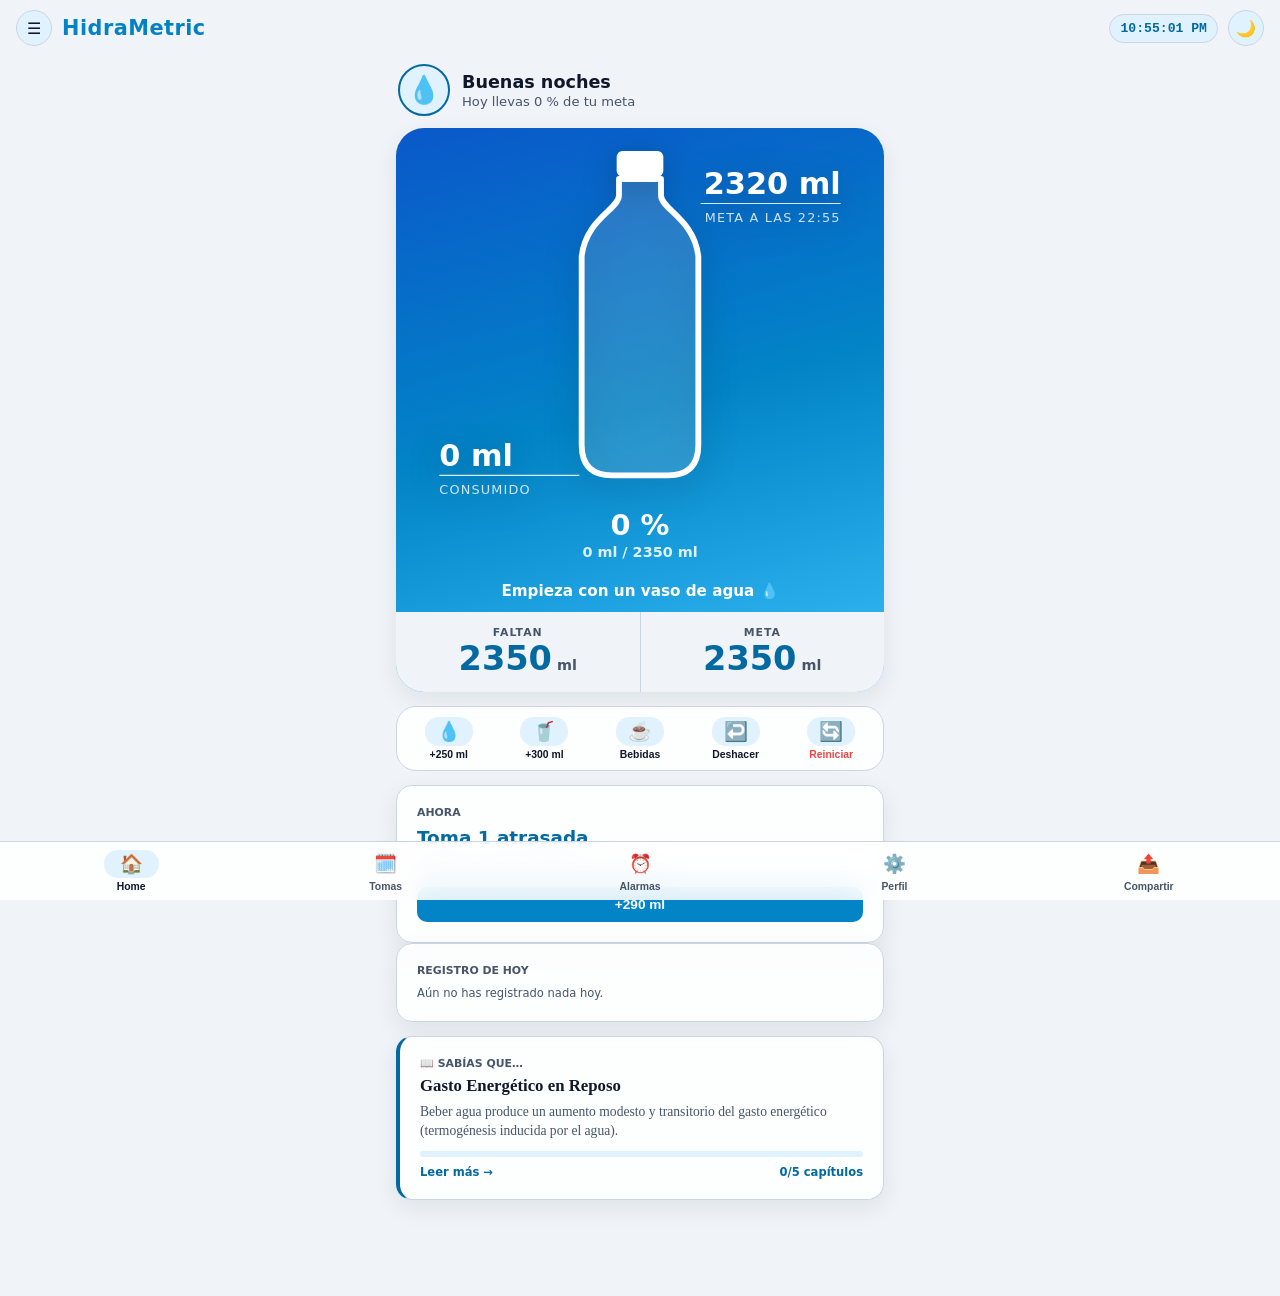
==== index.html @ ffd6df88 "feat: agregar funcionalidad de identidad y estimación de calorías, actualizar changelog y mejorar es" ====
<!DOCTYPE html>
<html lang="es" data-theme="light">
<head>
<meta charset="UTF-8">
<meta name="viewport" content="width=device-width,initial-scale=1,viewport-fit=cover">
<meta name="description" content="Planificador de hidratación basado en evidencia (EFSA, Mifflin–St Jeor)">
<meta name="theme-color" content="#0284c7">
<link rel="manifest" href="manifest.webmanifest">
<link rel="icon" href="icons/icon.svg" type="image/svg+xml">
<link rel="apple-touch-icon" href="icons/icon-192.png">
<meta name="mobile-web-app-capable" content="yes">
<meta name="apple-mobile-web-app-capable" content="yes">
<meta name="apple-mobile-web-app-title" content="HidraMetric">
<title>HidraMetric · Planificador de hidratación basado en evidencia</title>
<link rel="stylesheet" href="css/styles.css">
</head>
<body>
<header class="top"><button class="ico" id="menuBtn" aria-label="Menú">☰</button><h1>HidraMetric</h1><div class="clock" id="clock">--:--:--</div><button class="ico" id="themeBtn" aria-label="Cambiar tema">🌙</button></header>
<div id="drawer"><div class="pn"><div class="dwh"><span class="av sm" id="dwAv"></span><div><h3>HidraMetric</h3><small id="dwNom"></small></div></div>
<button class="di" data-go="home">🏠 Inicio</button><button class="di" data-go="tomas">🗓️ Plan de tomas</button><button class="di" data-go="alarmas">⏰ Alarmas y horarios</button><button class="di" data-go="perfil">⚙️ Perfil y requerimiento</button><button class="di" data-go="calorias">🔥 Calorías y gasto</button><button class="di" data-go="libro">📖 Beneficios de hidratarte <span class="nw" id="nwDot" hidden>NUEVO</span></button><button class="di" data-go="base">🔬 Base científica</button><button class="di" data-share>📤 Compartir app</button><button class="di" id="installBtn" hidden>📲 Instalar app</button><button class="di" data-go="acerca">ℹ️ Acerca de</button></div><div class="sc" id="scrim"></div></div>
<main class="app"><section id="v-home"><div class="hi"><button class="av" id="hiAv" data-go="perfil" aria-label="Abrir perfil"></button><div><div class="hi1" id="hi1">Hola</div><div class="hi2" id="hi2"></div></div></div><div class="banner" id="banner" role="alert"><span id="bannerTxt"></span><button class="btn o" style="padding:4px 8px;font-size:.75rem" id="moreBtn">Saber más</button></div><section class="card hero"><div class="hb">
<svg id="bottle" viewBox="0 0 360 310" role="img" aria-label="Botella que se llena con tu consumo de agua">
<defs><linearGradient id="wg" x1="0" y1="0" x2="0" y2="1"><stop id="s1" offset="0" stop-color="#ffffff"/><stop id="s2" offset="1" stop-color="#e0f2fe"/></linearGradient><clipPath id="bc"><path d="M162 30H198V44C198 56 226 64 230 96V258Q230 284 204 284H156Q130 284 130 258V96C134 64 162 56 162 44Z"/></clipPath></defs>
<path d="M162 30H198V44C198 56 226 64 230 96V258Q230 284 204 284H156Q130 284 130 258V96C134 64 162 56 162 44Z" fill="rgba(255,255,255,.14)"/>
<g clip-path="url(#bc)"><g id="wv" style="transform:translateY(284px);transition:transform .9s cubic-bezier(.4,0,.2,1)"><g class="w2"><path d="M-60 8Q-45 0-30 8T0 8T30 8T60 8T90 8T120 8T150 8T180 8T210 8T240 8T270 8V330H-60Z" fill="url(#wg)" opacity=".55"/></g><g class="w1"><path d="M-60 6Q-45 14-30 6T0 6T30 6T60 6T90 6T120 6T150 6T180 6T210 6T240 6T270 6V330H-60Z" fill="url(#wg)"/></g></g></g>
<path d="M162 30H198V44C198 56 226 64 230 96V258Q230 284 204 284H156Q130 284 130 258V96C134 64 162 56 162 44Z" fill="none" stroke="#fff" stroke-width="5" stroke-linejoin="round"/>
<rect x="160" y="6" width="40" height="22" rx="5" fill="#fff"/>
<g id="mkL" style="transform:translateY(284px);transition:transform .9s cubic-bezier(.4,0,.2,1)"><line x1="8" y1="0" x2="128" y2="0" stroke="#fff" stroke-opacity=".85"/><text id="mkLv" x="8" y="-8" fill="#fff" font-size="26" font-weight="700">0 ml</text><text x="8" y="16" fill="#fff" fill-opacity=".8" font-size="11" letter-spacing="1">CONSUMIDO</text></g>
<g id="mkR" style="transform:translateY(284px);transition:transform .9s cubic-bezier(.4,0,.2,1)"><line x1="232" y1="0" x2="352" y2="0" stroke="#fff" stroke-opacity=".85"/><text id="mkRv" x="352" y="-8" text-anchor="end" fill="#fff" font-size="26" font-weight="700">0 ml</text><text id="mkRt" x="352" y="16" text-anchor="end" fill="#fff" fill-opacity=".8" font-size="11" letter-spacing="1">META A LAS --:--</text></g>
</svg>
<div class="pct" id="pct">0 %</div><div class="vol" id="vol">0 ml</div><div class="exc" id="exc"></div><div class="msg" id="msg"></div></div>
<div class="stats"><div><small>Faltan</small><span><b id="stLeft">–</b> ml</span></div><div><small>Meta</small><span><b id="stGoal">–</b> ml</span></div></div></section>
<div class="abar" role="toolbar" aria-label="Registrar consumo"><button data-add="250"><i>💧</i>+250 ml</button><button data-add="300"><i>🥤</i>+300 ml</button><button id="customBtn"><i>☕</i>Bebidas</button><button id="undoBtn"><i>↩️</i>Deshacer</button><button id="resetBtn" class="rs"><i>🔄</i>Reiniciar</button></div>
<section class="card ahora" id="ahora"><h4>Ahora</h4><div id="ahoraBox"></div></section>
<section class="card ahora" id="hoyCard"><h4>Registro de hoy</h4><div id="hoyList"></div></section>
<section class="card teaser" id="teaser" hidden></section></section><section id="v-tomas" hidden><h2 class="vt">Plan de tomas</h2><div class="card"><div class="tl" id="tl"></div>
 <p class="note">Las tomas reparten la meta de forma uniforme durante las horas de vigilia. Una toma se marca como cumplida cuando el acumulado alcanza lo previsto hasta ese momento.</p></div></section><section id="v-alarmas" hidden><h2 class="vt">Alarmas y horarios</h2><div class="card">
 <p class="note" id="cnote" hidden>Estás usando un plan personalizado: si cambias tu perfil, la meta se actualiza pero tus tomas no. Pulsa «Restablecer automático» para recalcularlas.</p>
 <div id="edRows" class="tl"></div>
 <div class="btns" style="margin-top:12px"><button class="btn o" id="addSlot">+ Toma</button><button class="btn o" id="autoSlots">Restablecer automático</button></div>
 <div class="fg" style="margin-top:14px"><label style="display:flex;gap:8px;align-items:center;text-transform:none;font-size:.8rem"><input type="checkbox" id="alOn" style="width:auto"> Alarma con la app abierta (sonido, vibración y aviso)</label></div>
 <button class="btn" style="width:100%;margin-top:12px" id="icsBtn">Exportar alarmas al calendario (.ics)</button>
 <p class="note">La alarma en la app solo suena con la página abierta. Para alarmas con el teléfono bloqueado, exporta el .ics e impórtalo en tu calendario (se repite a diario). Si cambias horarios, borra los eventos anteriores y vuelve a exportar. Cada toma tiene su casilla para activar o desactivar su alarma.</p>
</div>
<div class="card" style="margin-top:14px"><h2>Consejos de hidratación</h2>
<div class="fg"><label for="tipFreq">Frecuencia</label><select id="tipFreq"><option value="0">Desactivados</option><option value="3">Pocos (3 al día)</option><option value="99">Uno entre cada toma</option></select></div>
<p class="note">Mensajes breves y variados entre tus tomas, solo dentro de tu horario de despertar y dormir y nunca después de la última toma. Con la app abierta aparecen como aviso discreto; en segundo plano, como notificación si diste permiso. Un mismo consejo no se repite hasta haber visto los demás.</p>
<label style="display:flex;gap:8px;align-items:center;margin-top:12px;text-transform:none;font-size:.8rem"><input type="checkbox" id="icsTips" style="width:auto" checked> Incluir consejos en el .ics (14 días; vuelve a exportar para renovarlos)</label>
<div class="btns" style="margin-top:12px"><button class="btn o" id="tipTest">Probar un consejo</button></div></div>
</section><section id="v-perfil" hidden><h2 class="vt">Perfil y requerimiento</h2>
<div class="card" style="margin-bottom:14px"><div class="idb"><button class="av" id="avBtn" aria-label="Cambiar foto"></button><div class="fg" style="flex:1"><label for="nombre">Nombre o seudónimo</label><input id="nombre" type="text" maxlength="24" autocomplete="nickname" placeholder="¿Cómo quieres que te llamemos?"></div></div>
<div class="avs" id="avList"></div>
<div class="btns" style="justify-content:flex-start"><button class="btn o" id="fotoBtn">📷 Subir foto</button><button class="btn o" id="fotoRm" hidden>Quitar foto</button></div><input type="file" id="fotoIn" accept="image/*" hidden>
<p class="note">Tu nombre, avatar y foto se guardan solo en este dispositivo y aparecen en la pantalla principal.</p></div><div class="card">
 <div class="g2">
  <div class="fg"><label for="sexo">Sexo biológico</label><select id="sexo"><option value="h">Hombre</option><option value="m">Mujer</option></select></div>
  <div class="fg"><label for="edad">Edad (años)</label><input id="edad" type="number" value="30" min="18" max="100"></div>
  <div class="fg"><label for="estatura">Estatura (cm)</label><input id="estatura" type="number" value="175" min="120" max="230"></div>
  <div class="fg"><label for="peso">Peso (kg)</label><input id="peso" type="number" value="94" min="30" max="250" step=".1"></div>
  <div class="fg full"><label for="act">Nivel de actividad</label><select id="act"><option value="1.2">Sedentario (×1.2)</option><option value="1.375">Ligero, 1–3 d/sem (×1.375)</option><option value="1.55" selected>Moderado, 3–5 d/sem (×1.55)</option><option value="1.725">Intenso, 6–7 d/sem (×1.725)</option></select></div>
  <div class="fg"><label for="clima">Ambiente</label><select id="clima"><option value="0">Templado</option><option value="500">Cálido / calor (+500 ml)</option></select></div>
  <div class="fg"><label for="estado">Condición</label><select id="estado"><option value="0">Ninguna</option><option value="300">Embarazo (+300 ml)</option><option value="700">Lactancia (+700 ml)</option></select></div>
  <div class="fg"><label for="desp">Hora de despertar</label><input id="desp" type="number" value="7" min="0" max="12"></div>
  <div class="fg"><label for="dorm">Hora de dormir</label><input id="dorm" type="number" value="23" min="16" max="24"></div>
 </div>
 <div class="err-msg" id="err"></div>
 <div class="mp">
  <div><h4>BMR</h4><p id="bmr">–</p></div>
  <div><h4>TDEE</h4><p id="tdee">–</p></div>
  <div><h4>Meta bebida</h4><p id="meta">–</p></div>
 </div>
 <p class="note" id="desglose"></p>
</div></section><section id="v-calorias" hidden><h2 class="vt">Calorías y gasto</h2><div class="card cal"><div id="calBox"></div><p class="note">Información orientativa; no es una prescripción dietética ni sustituye el consejo de un profesional de la salud.</p></div></section><section id="v-base" hidden><h2 class="vt">Base científica</h2><div class="card">
 <ul class="src">
  <li><b>Meta de agua total:</b> ingesta adecuada EFSA 2010 de 2,0 L/día (mujeres) y 2,5 L/día (hombres), que incluye el agua de los alimentos; la app asume ~20 % por alimentos y ~80 % por bebidas. Se toma el mayor entre ese valor y 1 ml por kcal de gasto energético (criterio clásico NRC 1989). <a style="color:var(--neon)" href="https://www.efsa.europa.eu/en/press/news/nda100326" target="_blank" rel="noopener">EFSA</a></li>
  <li><b>BMR:</b> ecuación de Mifflin–St Jeor (Am J Clin Nutr 1990;51:241-7): 10·peso + 6,25·estatura − 5·edad + 5 (hombres) o − 161 (mujeres).</li>
  <li><b>TDEE:</b> BMR × factor de actividad (1,2 a 1,725), estimación convencional.</li>
  <li><b>Embarazo/lactancia:</b> +300 ml / +700 ml (valores EFSA 2010).</li>
  <li><b>Ritmo máximo:</b> la capacidad renal de excretar agua es de orientativamente 0,8–1 L/h; beber más rápido eleva el riesgo de hiponatremia (consenso de hiponatremia asociada al ejercicio, Clin J Sport Med 2015).</li>
  <li><b>Calor (+500 ml):</b> estimación prudente; la necesidad real varía mucho entre personas.</li>
 <li><b>Otras bebidas:</b> los valores de EFSA son de agua total (bebidas de todo tipo y humedad de los alimentos, ≈20 % del total). Por eso café, té, jugo, leche y demás bebidas sin alcohol suman el 100 % de su volumen. En el estudio de Maughan et al. (Am J Clin Nutr 2016), café, té y otras bebidas habituales no se diferenciaron del agua en la orina producida (ensayo en hombres jóvenes, un litro por toma). El alcohol se registra pero no suma, y la sopa se registra como alimento.</li>
  </ul>
 <p class="note">Herramienta informativa para adultos sanos de 18 años o más. No sustituye el consejo médico; con enfermedad renal, cardíaca, hepática o tratamientos que alteren el equilibrio de líquidos, siga las indicaciones de su médico.</p>
</div></section><section id="v-libro" hidden><div id="libroBox"></div></section>
<section id="v-acerca" hidden><h2 class="vt">Acerca de</h2><div class="card"><p class="note" style="font-size:.9rem"><b>HidraMetric</b> · v1.4.0<br><br>Planificador de hidratación que calcula tu meta diaria con referencias de EFSA y la ecuación de Mifflin–St Jeor, reparte las tomas durante el día y te avisa con alarmas. Tus datos se guardan solo en este dispositivo.<br><br>Herramienta informativa; no sustituye el consejo médico.</p></div></section></main>
<noscript><p style="padding:16px">HidraMetric necesita JavaScript.</p></noscript>
<div class="sheet" id="sheet"><div class="sp" role="dialog" aria-modal="true" aria-label="Registrar bebida">
<div class="sh-top"><h3>Registrar bebida</h3><button class="ico" id="shX" aria-label="Cerrar">✕</button></div>
<div class="sh-amt"><b id="shAmt">250</b> ml</div><div class="sh-sub" id="shSub">Agua</div>
<div class="chips" id="shTipos"></div><div class="sh-note" id="shNote" hidden></div>
<div class="sh-when"><span>Hoy a las</span><input type="time" id="shTime"></div>
<div class="sh-q"><button data-q="150">150</button><button data-q="250">250</button><button data-q="330">330</button><button data-q="500">500</button></div>
<div class="pad"><button data-k="1">1</button><button data-k="2">2</button><button data-k="3">3</button><button data-k="4">4</button><button data-k="5">5</button><button data-k="6">6</button><button data-k="7">7</button><button data-k="8">8</button><button data-k="9">9</button><button data-k="00">00</button><button data-k="0">0</button><button data-k="<" aria-label="Borrar">⌫</button></div>
<div class="err-msg" id="shErr"></div><button class="btn" id="shAdd" style="width:100%;margin-top:12px">Añadir</button></div></div>
<div class="toast" id="toast" hidden role="status"></div>
<nav class="bot"><button data-go="home" class="act"><i>🏠</i>Home</button><button data-go="tomas"><i>🗓️</i>Tomas</button><button data-go="alarmas"><i>⏰</i>Alarmas</button><button data-go="perfil"><i>⚙️</i>Perfil</button><button data-share><i>📤</i>Compartir</button></nav>
<div class="ov" id="ov"><div class="mc" role="dialog" aria-modal="true"><h3 id="mt"></h3><div id="mb"></div><button class="btn" style="width:100%" id="mx">Entendido</button></div></div>

<script src="js/app.js" defer></script>
<script src="js/libro.js" defer></script>
<script src="js/avisos.js" defer></script>
<script src="js/bebidas.js" defer></script>
<script src="js/identidad.js" defer></script>
</body>
</html>
---- css/styles.css ----
:root{--bg:#f0f4f8;--card:rgba(255,255,255,.85);--tx:#0f172a;--tx2:#475569;--pri:#0284c7;--neon:#0369a1;--acc:#e0f2fe;--bd:#cbd5e1;--sh:rgba(15,23,42,.08);--w1:rgba(2,132,199,.75);--w2:rgba(56,189,248,.95);--ok:#10b981;--warn:#f59e0b;--bad:#ef4444}
[data-theme=dark]{--bg:#0b1329;--card:rgba(17,28,56,.85);--tx:#f8fafc;--tx2:#94a3b8;--pri:#38bdf8;--neon:#00f0ff;--acc:#032b45;--bd:#1e2d54;--sh:rgba(0,0,0,.4);--w1:rgba(56,189,248,.65);--w2:rgba(0,240,255,.85)}
*{box-sizing:border-box;margin:0;padding:0;transition:background-color .3s,border-color .3s,color .3s}
body{font-family:system-ui,-apple-system,"Segoe UI",Roboto,sans-serif;background:var(--bg);color:var(--tx);min-height:100vh;display:flex;justify-content:center;padding:16px;padding-top:max(16px,env(safe-area-inset-top))}
.app{width:100%;max-width:500px;display:flex;flex-direction:column;gap:16px}
.card{background:var(--card);border:1px solid var(--bd);border-radius:16px;padding:20px;box-shadow:0 8px 24px var(--sh);backdrop-filter:blur(12px)}
header{display:flex;justify-content:space-between;align-items:center}
h1{font-size:1.4rem;font-weight:800;letter-spacing:.5px;background:linear-gradient(135deg,var(--pri),var(--neon));-webkit-background-clip:text;background-clip:text;color:transparent}
header p{font-size:.7rem;font-weight:600;color:var(--tx2);letter-spacing:.5px;text-transform:uppercase}
.hc{display:flex;gap:10px;align-items:center}
.clock{background:var(--acc);color:var(--neon);padding:6px 10px;border-radius:20px;font:700 .82rem ui-monospace,monospace;border:1px solid var(--bd)}
.ico{background:var(--acc);border:1px solid var(--bd);color:var(--tx);width:36px;height:36px;border-radius:50%;cursor:pointer;font-size:1rem}
h2{font-size:1rem;font-weight:700;margin-bottom:14px}
.g2{display:grid;grid-template-columns:1fr 1fr;gap:12px}
.fg{display:flex;flex-direction:column;gap:5px}
.fg.full{grid-column:1/-1}
label{font-size:.72rem;font-weight:700;color:var(--tx2);text-transform:uppercase}
input,select{width:100%;padding:10px;border-radius:8px;border:1px solid var(--bd);background:var(--bg);color:var(--tx);font-weight:600;font-size:.9rem;outline:none}
input:focus,select:focus{border-color:var(--pri);box-shadow:0 0 0 3px var(--acc)}
input.err{border-color:var(--bad)}
.err-msg{color:var(--bad);font-size:.75rem;font-weight:600;margin-top:10px;display:none}
.mp{background:var(--acc);border:1px solid var(--bd);border-radius:12px;padding:14px;margin-top:14px;display:grid;grid-template-columns:repeat(3,1fr);gap:8px;text-align:center}
.mp h4{font-size:.62rem;text-transform:uppercase;color:var(--tx2);font-weight:700}
.mp p{font-size:1.15rem;font-weight:800;color:var(--neon)}
.note{font-size:.72rem;color:var(--tx2);margin-top:10px;line-height:1.4}
.sil{display:flex;flex-direction:column;align-items:center;gap:10px}
svg{width:130px;height:250px}
.pct{font-size:2rem;font-weight:900;color:var(--neon)}
.vol{font-size:.9rem;font-weight:700;color:var(--tx2)}
.exc{font-size:.8rem;font-weight:800;color:var(--bad);min-height:1em}
.btns{display:flex;flex-wrap:wrap;gap:8px;justify-content:center;width:100%}
.btn{background:var(--pri);color:#fff;border:none;padding:10px 14px;border-radius:10px;font-weight:700;font-size:.85rem;cursor:pointer}
[data-theme=dark] .btn{color:#0b1329}
.btn:hover{opacity:.9}.btn.o{background:transparent;color:var(--tx);border:1px solid var(--bd)}.btn.d{background:var(--bad);color:#fff}
.banner{display:none;border-radius:12px;padding:12px 16px;font-size:.85rem;font-weight:600;justify-content:space-between;align-items:center;gap:10px;border:1px solid}
.banner.on{display:flex}.banner.warn{background:rgba(245,158,11,.12);color:var(--warn);border-color:var(--warn)}.banner.bad{background:rgba(239,68,68,.12);color:var(--bad);border-color:var(--bad)}
.tl{display:flex;flex-direction:column;gap:8px}
.ti{background:var(--bg);border:1px solid var(--bd);border-radius:10px;padding:12px;display:flex;justify-content:space-between;align-items:center;gap:8px}
.ti.now{border:2px solid var(--neon);background:var(--acc);animation:p 2s infinite}
.ti time{font:800 .8rem ui-monospace,monospace;color:var(--neon)}
.ti span.m{font-size:.75rem;color:var(--tx2);display:block}
.bg{font-size:.62rem;font-weight:800;padding:3px 8px;border-radius:12px;text-transform:uppercase;border:1px solid var(--bd);white-space:nowrap}
.bg.done{background:var(--ok);color:#fff;border-color:var(--ok)}.bg.now{background:var(--neon);color:#000}.bg.late{color:var(--warn);border-color:var(--warn)}
@keyframes p{50%{box-shadow:0 0 14px var(--neon)}}
.src{font-size:.78rem;line-height:1.45;color:var(--tx2);padding-left:16px;display:flex;flex-direction:column;gap:6px}
.ov{position:fixed;inset:0;background:rgba(0,0,0,.6);backdrop-filter:blur(6px);display:flex;align-items:center;justify-content:center;padding:16px;z-index:9;opacity:0;pointer-events:none;transition:opacity .3s}
.ov.on{opacity:1;pointer-events:auto}
.mc{background:var(--bg);border:1px solid var(--bd);border-radius:20px;padding:24px;width:100%;max-width:420px}
.mc h3{margin-bottom:12px}.mc p{font-size:.88rem;line-height:1.5;color:var(--tx2);margin-bottom:16px}
details.card>summary{cursor:pointer;font-weight:700;font-size:1rem;list-style:none;display:flex;justify-content:space-between;align-items:center}
details.card>summary::-webkit-details-marker{display:none}
details.card>summary::after{content:"▾";color:var(--tx2);transition:transform .2s}
details.card[open]>summary::after{transform:rotate(180deg)}
details.card[open]>summary{margin-bottom:14px}
.ahora h4{font-size:.68rem;text-transform:uppercase;color:var(--tx2);font-weight:700;margin-bottom:8px}
.ahora .big{font-size:1.15rem;font-weight:800;color:var(--neon)}
.ahora .btn{margin-top:12px;width:100%}
.sil h2{margin-bottom:0}
[hidden]{display:none!important}
body{display:block;padding:0}
.top{position:sticky;top:0;z-index:5;display:flex;align-items:center;gap:10px;padding:10px 16px;padding-top:max(10px,env(safe-area-inset-top));background:var(--bg)}
.top h1{flex:1;font-size:1.3rem}
.app{max-width:520px;margin:0 auto;padding:6px 16px calc(96px + env(safe-area-inset-bottom))}
.hero{display:flex;flex-direction:column;align-items:center;gap:4px;border-radius:28px;padding:18px 12px}
#glass{width:auto;height:min(40vh,320px);filter:drop-shadow(0 10px 18px var(--sh))}
.w1{animation:wv 3.2s linear infinite}.w2{animation:wv2 5s linear infinite}
@keyframes wv{to{transform:translateX(60px)}}@keyframes wv2{to{transform:translateX(-60px)}}
.vt{font-size:1.25rem;font-weight:800;margin:6px 0 12px}
nav.bot{position:fixed;bottom:0;left:0;right:0;z-index:5;background:var(--card);backdrop-filter:blur(14px);border-top:1px solid var(--bd);display:flex;padding:8px 4px;padding-bottom:max(8px,env(safe-area-inset-bottom))}
nav.bot button{flex:1;min-width:0;background:none;border:0;color:var(--tx2);font-size:.65rem;font-weight:700;display:flex;flex-direction:column;align-items:center;gap:3px;cursor:pointer}
nav.bot button i{font-style:normal;font-size:1.15rem;padding:3px 16px;border-radius:16px}
nav.bot button.act{color:var(--tx)}nav.bot button.act i{background:var(--acc)}
#drawer{position:fixed;inset:0;z-index:8;display:flex;pointer-events:none}
#drawer .pn{width:290px;max-width:82vw;background:var(--bg);border-right:1px solid var(--bd);padding:20px 12px;padding-top:max(20px,env(safe-area-inset-top));transform:translateX(-100%);transition:transform .3s;overflow-y:auto}
#drawer .sc{flex:1;background:rgba(0,0,0,.5);opacity:0;transition:opacity .3s}
#drawer.on{pointer-events:auto}#drawer.on .pn{transform:none}#drawer.on .sc{opacity:1}
.pn h3{padding:4px 16px 14px;font-size:1.1rem}
.di{display:flex;gap:14px;align-items:center;padding:14px 16px;border-radius:14px;background:none;border:0;color:var(--tx);font-weight:600;font-size:.95rem;width:100%;text-align:left;cursor:pointer}.di:hover{background:var(--acc)}
.cal table{width:100%;border-collapse:collapse}.cal td{padding:10px 0;border-bottom:1px solid var(--bd);font-size:.9rem}.cal td:last-child{text-align:right;font-weight:800;color:var(--neon)}
.abar{display:flex;margin:14px 0;background:var(--card);border:1px solid var(--bd);border-radius:20px;padding:6px 4px;backdrop-filter:blur(12px)}
.abar button{flex:1;min-width:0;background:none;border:0;color:var(--tx);font-size:.65rem;font-weight:700;display:flex;flex-direction:column;align-items:center;gap:3px;cursor:pointer;padding:4px 0}
.abar button i{font-style:normal;font-size:1.2rem;padding:3px 0;width:100%;max-width:48px;text-align:center;border-radius:14px;background:var(--acc);transition:transform .15s}
.abar button:active i{transform:scale(.9)}
.abar .rs{color:var(--bad)}
.toast{position:fixed;left:12px;right:12px;bottom:calc(84px + env(safe-area-inset-bottom));max-width:496px;margin:auto;z-index:6;background:var(--card);backdrop-filter:blur(14px);border:1px solid var(--bd);border-left:4px solid var(--neon);border-radius:16px;padding:12px 38px 12px 14px;box-shadow:0 10px 28px var(--sh);display:flex;flex-direction:column;gap:6px;font-size:.82rem;animation:tin .3s}
.toast b{font-size:.9rem}.toast span{color:var(--tx2);line-height:1.4}
.toast button{align-self:flex-start;background:none;border:0;color:var(--neon);font-weight:800;font-size:.82rem;cursor:pointer;padding:2px 0}
.toast .x{position:absolute;top:8px;right:10px;color:var(--tx2)}
@keyframes tin{from{transform:translateY(16px);opacity:0}}
.nw{margin-left:auto;font-size:.6rem;font-weight:800;background:var(--neon);color:#000;padding:2px 7px;border-radius:10px}
.teaser{border-left:4px solid var(--neon);cursor:pointer;margin-top:14px}
.teaser h4{font-size:.68rem;text-transform:uppercase;color:var(--tx2);margin-bottom:6px}
.teaser .big{font:700 1.05rem Georgia,serif}.teaser p{font:.85rem/1.45 Georgia,serif;color:var(--tx2);margin:6px 0 10px}
.mini{height:6px;background:var(--acc);border-radius:6px;overflow:hidden}.mini i{display:block;height:100%;background:var(--neon);border-radius:6px;transition:width .5s}
.teaser small{display:flex;justify-content:space-between;font-size:.72rem;font-weight:700;color:var(--neon);margin-top:8px}
:root{--paper:#fbf6ea;--ink:#2b2418;--ink2:#6b5f4a;--rule:#e2d8c0}
[data-theme=dark]{--paper:#1b2236;--ink:#ece6d6;--ink2:#a9a08c;--rule:#2c3552}
.libro{font-family:Georgia,'Iowan Old Style','Times New Roman',serif;color:var(--ink)}
.cover,.page{background:var(--paper);border:1px solid var(--rule);border-radius:6px 18px 18px 6px;box-shadow:inset 8px 0 12px -8px rgba(0,0,0,.25),0 10px 24px var(--sh);padding:26px 22px 24px 28px}
.cover small{letter-spacing:2px;text-transform:uppercase;font-size:.68rem;color:var(--ink2)}
.cover h2{font-size:1.55rem;line-height:1.2;margin:8px 0 10px}.cover p{font-size:.95rem;line-height:1.55;color:var(--ink2);font-style:italic}
.prog{margin:16px 0 14px}.prog span{display:block;font:700 .75rem system-ui;color:var(--ink2);margin-top:6px}
.idx{font-size:.8rem;letter-spacing:2px;text-transform:uppercase;color:var(--ink2);margin:22px 4px 8px}
.toc{list-style:none;display:flex;flex-direction:column;gap:6px}
.toc button{width:100%;display:flex;align-items:baseline;gap:10px;text-align:left;background:var(--paper);border:1px solid var(--rule);border-radius:12px;padding:12px 14px;color:var(--ink);font:inherit;cursor:pointer}
.toc b{color:var(--neon);min-width:1.6em}.toc span{flex:1;font-size:.95rem}.toc em{font:700 .7rem system-ui;color:var(--ink2);white-space:nowrap}
.crumb{display:flex;justify-content:space-between;align-items:center;margin-bottom:10px;font:700 .75rem system-ui;color:var(--ink2)}
.crumb button{background:none;border:0;color:var(--neon);font:inherit;cursor:pointer}
.page{min-height:min(52vh,420px);animation:pin .35s ease}
@keyframes pin{from{opacity:0;transform:translateX(18px)}}
.page h4{font:700 .7rem system-ui;letter-spacing:1.5px;text-transform:uppercase;color:var(--ink2)}
.page h2{font-size:1.4rem;line-height:1.25;margin:10px 0 14px}.page p{font-size:1.02rem;line-height:1.75}
.dc::first-letter{float:left;font-size:3.1em;line-height:.85;padding:4px 8px 0 0;color:var(--neon);font-weight:700}
.page ul{margin:12px 0 18px 18px;line-height:1.7}
.pgnav{display:flex;align-items:center;justify-content:space-between;gap:8px;margin-top:14px}
.dots{display:flex;gap:6px}.dots i{width:7px;height:7px;border-radius:50%;background:var(--rule)}.dots i.on{background:var(--neon)}
.pgn{text-align:center;font:700 .7rem system-ui;color:var(--ink2);margin-top:8px}
/* Portada del libro: anula la regla global de header (flex) que descolocaba el contenido */
.libro .cover{display:block;text-align:center;padding:30px 24px 26px 30px}
.cover::before{content:'📖';display:block;font-size:2.4rem;margin-bottom:6px}
.cover::after{content:'✦ ✦ ✦';display:block;order:9;letter-spacing:6px;font-size:.7rem;color:var(--ink2);margin-top:18px;opacity:.7}
.cover small{display:block}
.cover h2{font-size:1.5rem}
.cover .btn{width:100%;font-family:system-ui,sans-serif}
.libro .prog{text-align:center}
/* Botella principal */
.hero{padding:0;overflow:hidden;gap:0;border:0;color:#fff;background:linear-gradient(165deg,#0a58ca,#0284c7 50%,#38bdf8)}
[data-theme=dark] .hero{background:linear-gradient(165deg,#07163f,#0b3b8f 55%,#0369a1)}
.hb{padding:16px 12px 12px;display:flex;flex-direction:column;align-items:center;gap:2px;width:100%}
#bottle{width:100%;max-width:420px;height:auto;filter:drop-shadow(0 8px 16px rgba(0,0,0,.25))}
.hero .pct{color:#fff;font-size:1.8rem}.hero .vol{color:rgba(255,255,255,.85)}.hero .exc{color:#fde68a}
.msg{font-weight:800;font-size:.95rem;margin-top:6px;text-align:center}
.stats{display:flex;width:100%;background:var(--bg)}
.stats>div{flex:1;text-align:center;padding:14px 8px}.stats>div+div{border-left:1px solid var(--bd)}
.stats small{display:block;font-size:.68rem;font-weight:800;text-transform:uppercase;letter-spacing:1px;color:var(--tx2)}
.stats b{font-size:2.1rem;font-weight:900;color:var(--neon)}.stats span{font-size:.9rem;font-weight:700;color:var(--tx2)}
/* Registro de bebidas */
.sheet{position:fixed;inset:0;z-index:7;display:flex;align-items:flex-end;justify-content:center;background:rgba(0,0,0,.5);opacity:0;pointer-events:none;transition:opacity .25s}
.sheet.on{opacity:1;pointer-events:auto}
.sheet .sp{width:100%;max-width:520px;background:var(--bg);border-radius:28px 28px 0 0;padding:16px 16px calc(16px + env(safe-area-inset-bottom));transform:translateY(100%);transition:transform .3s;max-height:94vh;overflow-y:auto}
.sheet.on .sp{transform:none}
.sh-top{display:flex;justify-content:space-between;align-items:center}
.sh-amt{text-align:center;font-size:2.6rem;font-weight:900;margin-top:2px}.sh-amt b{font-weight:900}
.sh-sub{text-align:center;font-weight:700;color:var(--tx2);font-size:.85rem;margin-bottom:10px}
.chips{display:flex;flex-wrap:wrap;gap:8px;justify-content:center}
.chip{display:flex;align-items:center;gap:6px;background:var(--card);border:1.5px solid var(--bd);color:var(--tx);border-radius:14px;padding:8px 12px;font-weight:700;font-size:.82rem;cursor:pointer}
.chip.on{border-color:var(--pri);background:var(--acc);color:var(--neon)}
.sh-note{margin:10px 4px 0;font-size:.74rem;color:var(--tx2);line-height:1.4;text-align:center}
.sh-when{display:flex;gap:10px;justify-content:center;align-items:center;margin:12px 0 8px;font-weight:700;font-size:.85rem;color:var(--tx2)}
.sh-when input{width:auto}
.sh-q{display:flex;gap:8px;justify-content:center;margin-bottom:8px}
.sh-q button{background:var(--acc);border:0;color:var(--neon);font-weight:800;border-radius:12px;padding:7px 14px;cursor:pointer}
.pad{display:grid;grid-template-columns:repeat(3,1fr);gap:8px}
.pad button{background:var(--card);border:1px solid var(--bd);border-radius:14px;padding:13px 0;font-size:1.15rem;color:var(--tx);cursor:pointer}
.pad button:active{background:var(--acc)}
.hr{display:flex;align-items:center;gap:10px;padding:9px 0;border-bottom:1px solid var(--bd);font-size:.85rem}
.hr:last-of-type{border:0}.hh{font:700 .75rem ui-monospace,monospace;color:var(--neon);min-width:3.2em}
.hr .gr{flex:1}.hr em{font-size:.62rem;font-weight:800;color:var(--warn);font-style:normal;text-transform:uppercase}
.hr button{background:none;border:0;color:var(--tx2);cursor:pointer;font-size:.9rem}.hm{font-weight:800}
/* Identidad y calorías */
.hi{display:flex;align-items:center;gap:12px;margin:2px 2px 12px}
.av{width:52px;height:52px;border-radius:50%;border:2px solid var(--neon);background:var(--acc);display:flex;align-items:center;justify-content:center;font-size:1.7rem;overflow:hidden;padding:0;cursor:pointer;flex:none;color:var(--tx)}
.av img{width:100%;height:100%;object-fit:cover}.av.sm{width:44px;height:44px;font-size:1.4rem;cursor:default}
.hi1{font-weight:800;font-size:1.1rem}.hi2{font-size:.82rem;color:var(--tx2);margin-top:2px}
.idb{display:flex;gap:12px;align-items:flex-end}.avs{display:flex;flex-wrap:wrap;gap:6px;margin:12px 0}
.avs button{width:40px;height:40px;border-radius:50%;border:1.5px solid var(--bd);background:var(--card);font-size:1.2rem;cursor:pointer}
.avs button.on{border-color:var(--pri);background:var(--acc)}
.dwh{display:flex;align-items:center;gap:12px;padding:4px 16px 16px}.dwh h3{padding:0}.dwh small{color:var(--tx2);font-size:.78rem}
.cs{font-size:.95rem;margin:18px 0 4px}
.cd{background:var(--acc);border-radius:12px;padding:12px 14px}.cd small{font-size:.65rem;text-transform:uppercase;font-weight:800;color:var(--tx2);letter-spacing:1px}.cd p{font-weight:700;margin-top:4px;font-size:.9rem}
.cal tr.me td{color:var(--neon);font-weight:800}.cal table{margin-top:8px}
.stp{margin:8px 0 8px 20px;line-height:1.7;font-size:.88rem}
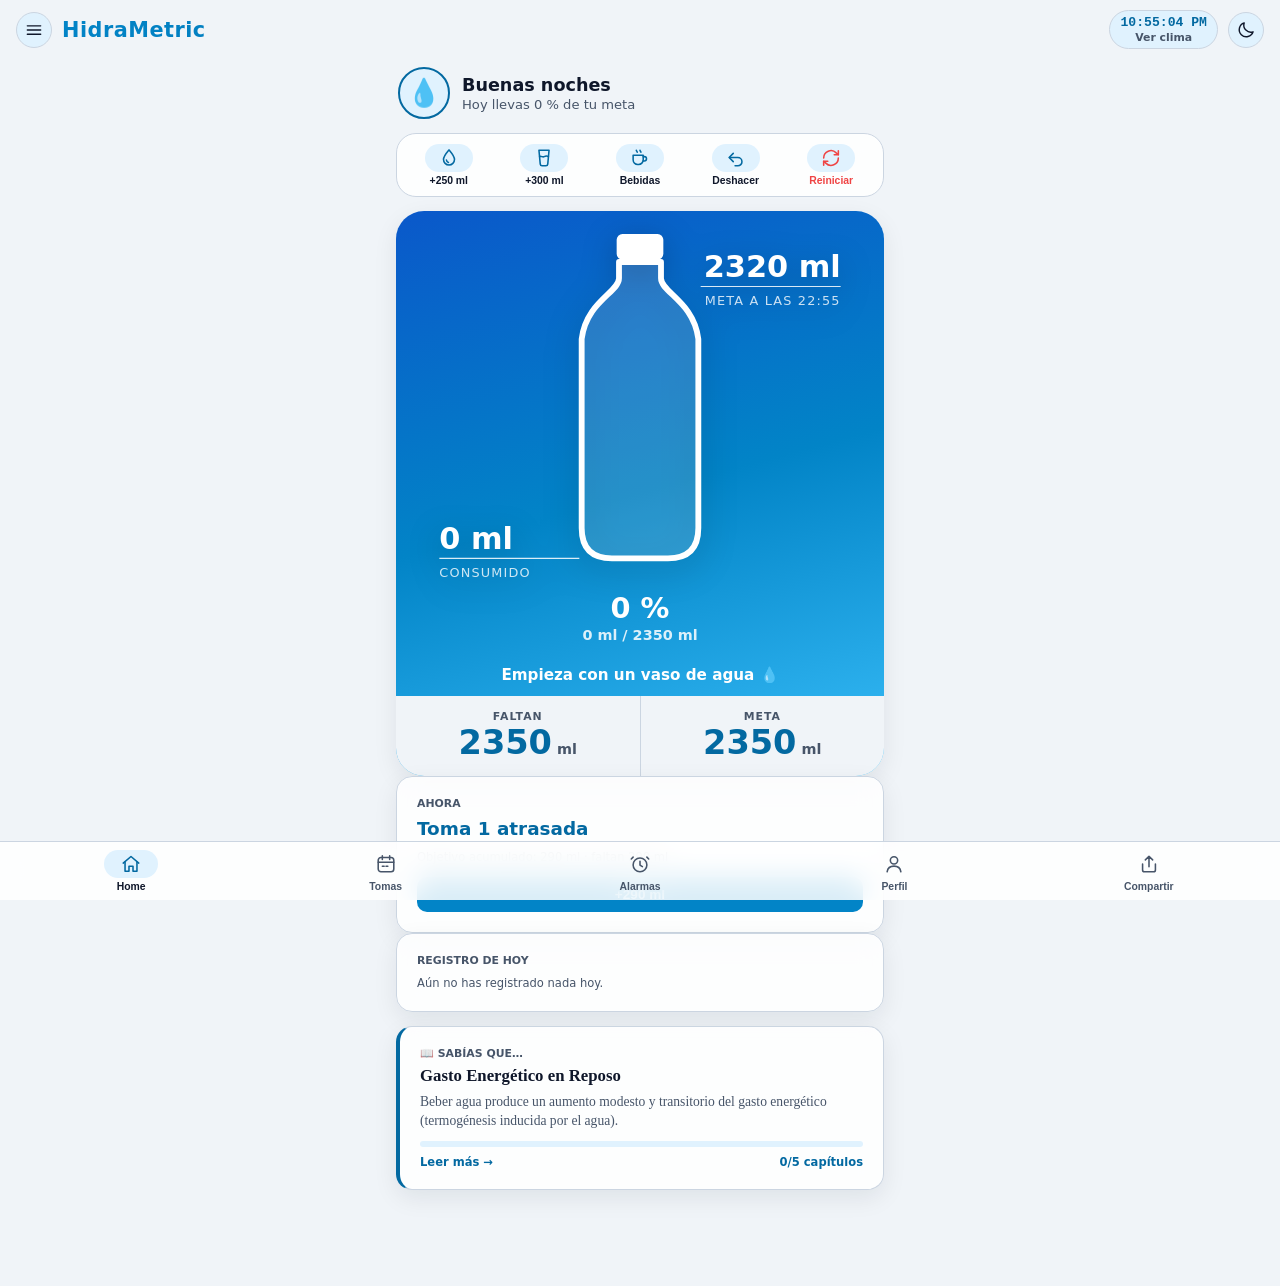
==== commit b4f2de96: "feat: update app.js to enhance theme switching with SVG icons; add clima.js for weather functionalit" ====
--- a/index.html
+++ b/index.html
@@ -15,10 +15,31 @@
 <link rel="stylesheet" href="css/styles.css">
 </head>
 <body>
-<header class="top"><button class="ico" id="menuBtn" aria-label="Menú">☰</button><h1>HidraMetric</h1><div class="clock" id="clock">--:--:--</div><button class="ico" id="themeBtn" aria-label="Cambiar tema">🌙</button></header>
+<svg width="0" height="0" style="position:absolute" aria-hidden="true"><defs>
+<symbol id="i-menu" viewBox="0 0 24 24"><path d="M4 7h16M4 12h16M4 17h16"/></symbol>
+<symbol id="i-moon" viewBox="0 0 24 24"><path d="M20.5 14.2A8.5 8.5 0 0 1 9.8 3.5a8.5 8.5 0 1 0 10.7 10.7z"/></symbol>
+<symbol id="i-sun" viewBox="0 0 24 24"><circle cx="12" cy="12" r="4"/><path d="M12 2.5v2M12 19.5v2M2.5 12h2M19.5 12h2M5.3 5.3l1.4 1.4M17.3 17.3l1.4 1.4M5.3 18.7l1.4-1.4M17.3 6.7l1.4-1.4"/></symbol>
+<symbol id="i-drop" viewBox="0 0 24 24"><path d="M12 3.2c3.2 3.8 6 6.9 6 10.4a6 6 0 0 1-12 0c0-3.5 2.8-6.6 6-10.4z"/><path d="M9.2 14.2a3 3 0 0 0 2.2 2.6"/></symbol>
+<symbol id="i-glass" viewBox="0 0 24 24"><path d="M6.5 3.5h11l-1.4 15.2a2 2 0 0 1-2 1.8H9.9a2 2 0 0 1-2-1.8z"/><path d="M7.2 10.5c1.7-1 3.3 1 5 0s3.3-1 4.6 0"/></symbol>
+<symbol id="i-coffee" viewBox="0 0 24 24"><path d="M4.5 9h11v5a5 5 0 0 1-5 5h-1a5 5 0 0 1-5-5z"/><path d="M15.5 10.5h1.2a2.4 2.4 0 0 1 0 4.8h-1.2"/><path d="M8 3.5c0 1 1 1.3 1 2.3M12 3.5c0 1 1 1.3 1 2.3"/></symbol>
+<symbol id="i-undo" viewBox="0 0 24 24"><path d="M9 7 4.5 11.5 9 16"/><path d="M5 11.5h9a4.5 4.5 0 0 1 0 9h-3"/></symbol>
+<symbol id="i-reset" viewBox="0 0 24 24"><path d="M4 12a8 8 0 0 1 13.7-5.6L20 8.5"/><path d="M20 4v4.5h-4.5"/><path d="M20 12a8 8 0 0 1-13.7 5.6L4 15.5"/><path d="M4 20v-4.5h4.5"/></symbol>
+<symbol id="i-home" viewBox="0 0 24 24"><path d="M3.5 11 12 3.8l8.5 7.2"/><path d="M5.5 9.8V20h4.3v-5.5h4.4V20h4.3V9.8"/></symbol>
+<symbol id="i-cal" viewBox="0 0 24 24"><rect x="3.5" y="5" width="17" height="15.5" rx="3"/><path d="M3.5 10h17M8 3v4M16 3v4M8 14.5h2M12 14.5h2"/></symbol>
+<symbol id="i-alarm" viewBox="0 0 24 24"><circle cx="12" cy="13" r="7.5"/><path d="M12 9v4.2l2.6 1.6M4.5 4.5l-2 2M19.5 4.5l2 2"/></symbol>
+<symbol id="i-user" viewBox="0 0 24 24"><circle cx="12" cy="8" r="4"/><path d="M4.5 20.5c.6-4 3.7-6.2 7.5-6.2s6.9 2.2 7.5 6.2"/></symbol>
+<symbol id="i-share" viewBox="0 0 24 24"><path d="M12 15V3.5M8 7.5l4-4 4 4"/><path d="M5 12v6.5A2 2 0 0 0 7 20.5h10a2 2 0 0 0 2-2V12"/></symbol>
+<symbol id="i-flame" viewBox="0 0 24 24"><path d="M12 3c.5 3.5 4.5 5.5 4.5 10a4.5 4.5 0 0 1-9 0c0-1.8.8-3 1.8-4 .2 1.2.9 1.8 1.6 2 .3-3-.3-5 1.1-8z"/></symbol>
+<symbol id="i-book" viewBox="0 0 24 24"><path d="M12 6.5C10.5 5 8 4.5 4.5 4.5v13c3.5 0 6 .5 7.5 2 1.5-1.5 4-2 7.5-2v-13c-3.5 0-6 .5-7.5 2z"/><path d="M12 6.5v13"/></symbol>
+<symbol id="i-flask" viewBox="0 0 24 24"><path d="M9.5 3.5h5M10.5 3.5v5.8L5 18.5a1.8 1.8 0 0 0 1.6 2.7h10.8A1.8 1.8 0 0 0 19 18.5l-5.5-9.2V3.5"/><path d="M7.5 15h9"/></symbol>
+<symbol id="i-info" viewBox="0 0 24 24"><circle cx="12" cy="12" r="8.5"/><path d="M12 11v5.2M12 7.8v.1"/></symbol>
+<symbol id="i-install" viewBox="0 0 24 24"><path d="M12 4v11M8 11l4 4 4-4M5 19.5h14"/></symbol>
+</defs></svg>
+<header class="top"><button class="ico" id="menuBtn" aria-label="Menú"><svg class="ic" aria-hidden="true"><use href="#i-menu"/></svg></button><h1>HidraMetric</h1><div class="clock" id="clockBox"><span id="clock">--:--:--</span><button class="wx" id="wx" aria-label="Clima">Ver clima</button></div><button class="ico" id="themeBtn" aria-label="Cambiar tema"><svg class="ic" aria-hidden="true"><use href="#i-moon"/></svg></button></header>
 <div id="drawer"><div class="pn"><div class="dwh"><span class="av sm" id="dwAv"></span><div><h3>HidraMetric</h3><small id="dwNom"></small></div></div>
-<button class="di" data-go="home">🏠 Inicio</button><button class="di" data-go="tomas">🗓️ Plan de tomas</button><button class="di" data-go="alarmas">⏰ Alarmas y horarios</button><button class="di" data-go="perfil">⚙️ Perfil y requerimiento</button><button class="di" data-go="calorias">🔥 Calorías y gasto</button><button class="di" data-go="libro">📖 Beneficios de hidratarte <span class="nw" id="nwDot" hidden>NUEVO</span></button><button class="di" data-go="base">🔬 Base científica</button><button class="di" data-share>📤 Compartir app</button><button class="di" id="installBtn" hidden>📲 Instalar app</button><button class="di" data-go="acerca">ℹ️ Acerca de</button></div><div class="sc" id="scrim"></div></div>
-<main class="app"><section id="v-home"><div class="hi"><button class="av" id="hiAv" data-go="perfil" aria-label="Abrir perfil"></button><div><div class="hi1" id="hi1">Hola</div><div class="hi2" id="hi2"></div></div></div><div class="banner" id="banner" role="alert"><span id="bannerTxt"></span><button class="btn o" style="padding:4px 8px;font-size:.75rem" id="moreBtn">Saber más</button></div><section class="card hero"><div class="hb">
+<button class="di" data-go="home"><svg class="ic" aria-hidden="true"><use href="#i-home"/></svg> Inicio</button><button class="di" data-go="tomas"><svg class="ic" aria-hidden="true"><use href="#i-cal"/></svg> Plan de tomas</button><button class="di" data-go="alarmas"><svg class="ic" aria-hidden="true"><use href="#i-alarm"/></svg> Alarmas y horarios</button><button class="di" data-go="perfil"><svg class="ic" aria-hidden="true"><use href="#i-user"/></svg> Perfil y requerimiento</button><button class="di" data-go="calorias"><svg class="ic" aria-hidden="true"><use href="#i-flame"/></svg> Calorías y gasto</button><button class="di" data-go="libro"><svg class="ic" aria-hidden="true"><use href="#i-book"/></svg> Beneficios de hidratarte <span class="nw" id="nwDot" hidden>NUEVO</span></button><button class="di" data-go="base"><svg class="ic" aria-hidden="true"><use href="#i-flask"/></svg> Base científica</button><button class="di" data-share><svg class="ic" aria-hidden="true"><use href="#i-share"/></svg> Compartir app</button><button class="di" id="installBtn" hidden><svg class="ic" aria-hidden="true"><use href="#i-install"/></svg> Instalar app</button><button class="di" data-go="acerca"><svg class="ic" aria-hidden="true"><use href="#i-info"/></svg> Acerca de</button></div><div class="sc" id="scrim"></div></div>
+<main class="app"><section id="v-home"><div class="hi"><button class="av" id="hiAv" data-go="perfil" aria-label="Abrir perfil"></button><div><div class="hi1" id="hi1">Hola</div><div class="hi2" id="hi2"></div></div></div><div class="abar" role="toolbar" aria-label="Registrar consumo"><button data-add="250"><i><svg class="ic" aria-hidden="true"><use href="#i-drop"/></svg></i>+250 ml</button><button data-add="300"><i><svg class="ic" aria-hidden="true"><use href="#i-glass"/></svg></i>+300 ml</button><button id="customBtn"><i><svg class="ic" aria-hidden="true"><use href="#i-coffee"/></svg></i>Bebidas</button><button id="undoBtn"><i><svg class="ic" aria-hidden="true"><use href="#i-undo"/></svg></i>Deshacer</button><button id="resetBtn" class="rs"><i><svg class="ic" aria-hidden="true"><use href="#i-reset"/></svg></i>Reiniciar</button></div>
+<div class="banner" id="banner" role="alert"><span id="bannerTxt"></span><button class="btn o" style="padding:4px 8px;font-size:.75rem" id="moreBtn">Saber más</button></div><section class="card hero"><div class="hb">
 <svg id="bottle" viewBox="0 0 360 310" role="img" aria-label="Botella que se llena con tu consumo de agua">
 <defs><linearGradient id="wg" x1="0" y1="0" x2="0" y2="1"><stop id="s1" offset="0" stop-color="#ffffff"/><stop id="s2" offset="1" stop-color="#e0f2fe"/></linearGradient><clipPath id="bc"><path d="M162 30H198V44C198 56 226 64 230 96V258Q230 284 204 284H156Q130 284 130 258V96C134 64 162 56 162 44Z"/></clipPath></defs>
 <path d="M162 30H198V44C198 56 226 64 230 96V258Q230 284 204 284H156Q130 284 130 258V96C134 64 162 56 162 44Z" fill="rgba(255,255,255,.14)"/>
@@ -30,7 +51,7 @@
 </svg>
 <div class="pct" id="pct">0 %</div><div class="vol" id="vol">0 ml</div><div class="exc" id="exc"></div><div class="msg" id="msg"></div></div>
 <div class="stats"><div><small>Faltan</small><span><b id="stLeft">–</b> ml</span></div><div><small>Meta</small><span><b id="stGoal">–</b> ml</span></div></div></section>
-<div class="abar" role="toolbar" aria-label="Registrar consumo"><button data-add="250"><i>💧</i>+250 ml</button><button data-add="300"><i>🥤</i>+300 ml</button><button id="customBtn"><i>☕</i>Bebidas</button><button id="undoBtn"><i>↩️</i>Deshacer</button><button id="resetBtn" class="rs"><i>🔄</i>Reiniciar</button></div>
+
 <section class="card ahora" id="ahora"><h4>Ahora</h4><div id="ahoraBox"></div></section>
 <section class="card ahora" id="hoyCard"><h4>Registro de hoy</h4><div id="hoyList"></div></section>
 <section class="card teaser" id="teaser" hidden></section></section><section id="v-tomas" hidden><h2 class="vt">Plan de tomas</h2><div class="card"><div class="tl" id="tl"></div>
@@ -82,7 +103,7 @@
   </ul>
  <p class="note">Herramienta informativa para adultos sanos de 18 años o más. No sustituye el consejo médico; con enfermedad renal, cardíaca, hepática o tratamientos que alteren el equilibrio de líquidos, siga las indicaciones de su médico.</p>
 </div></section><section id="v-libro" hidden><div id="libroBox"></div></section>
-<section id="v-acerca" hidden><h2 class="vt">Acerca de</h2><div class="card"><p class="note" style="font-size:.9rem"><b>HidraMetric</b> · v1.4.0<br><br>Planificador de hidratación que calcula tu meta diaria con referencias de EFSA y la ecuación de Mifflin–St Jeor, reparte las tomas durante el día y te avisa con alarmas. Tus datos se guardan solo en este dispositivo.<br><br>Herramienta informativa; no sustituye el consejo médico.</p></div></section></main>
+<section id="v-acerca" hidden><h2 class="vt">Acerca de</h2><div class="card"><p class="note" style="font-size:.9rem"><b>HidraMetric</b> · v1.5.0<br><br>Planificador de hidratación que calcula tu meta diaria con referencias de EFSA y la ecuación de Mifflin–St Jeor, reparte las tomas durante el día y te avisa con alarmas. Tus datos se guardan solo en este dispositivo.<br><br>Herramienta informativa; no sustituye el consejo médico.</p></div></section></main>
 <noscript><p style="padding:16px">HidraMetric necesita JavaScript.</p></noscript>
 <div class="sheet" id="sheet"><div class="sp" role="dialog" aria-modal="true" aria-label="Registrar bebida">
 <div class="sh-top"><h3>Registrar bebida</h3><button class="ico" id="shX" aria-label="Cerrar">✕</button></div>
@@ -93,7 +114,7 @@
 <div class="pad"><button data-k="1">1</button><button data-k="2">2</button><button data-k="3">3</button><button data-k="4">4</button><button data-k="5">5</button><button data-k="6">6</button><button data-k="7">7</button><button data-k="8">8</button><button data-k="9">9</button><button data-k="00">00</button><button data-k="0">0</button><button data-k="<" aria-label="Borrar">⌫</button></div>
 <div class="err-msg" id="shErr"></div><button class="btn" id="shAdd" style="width:100%;margin-top:12px">Añadir</button></div></div>
 <div class="toast" id="toast" hidden role="status"></div>
-<nav class="bot"><button data-go="home" class="act"><i>🏠</i>Home</button><button data-go="tomas"><i>🗓️</i>Tomas</button><button data-go="alarmas"><i>⏰</i>Alarmas</button><button data-go="perfil"><i>⚙️</i>Perfil</button><button data-share><i>📤</i>Compartir</button></nav>
+<nav class="bot"><button data-go="home" class="act"><i><svg class="ic" aria-hidden="true"><use href="#i-home"/></svg></i>Home</button><button data-go="tomas"><i><svg class="ic" aria-hidden="true"><use href="#i-cal"/></svg></i>Tomas</button><button data-go="alarmas"><i><svg class="ic" aria-hidden="true"><use href="#i-alarm"/></svg></i>Alarmas</button><button data-go="perfil"><i><svg class="ic" aria-hidden="true"><use href="#i-user"/></svg></i>Perfil</button><button data-share><i><svg class="ic" aria-hidden="true"><use href="#i-share"/></svg></i>Compartir</button></nav>
 <div class="ov" id="ov"><div class="mc" role="dialog" aria-modal="true"><h3 id="mt"></h3><div id="mb"></div><button class="btn" style="width:100%" id="mx">Entendido</button></div></div>
 
 <script src="js/app.js" defer></script>
@@ -101,5 +122,6 @@
 <script src="js/avisos.js" defer></script>
 <script src="js/bebidas.js" defer></script>
 <script src="js/identidad.js" defer></script>
+<script src="js/clima.js" defer></script>
 </body>
 </html>
--- a/css/styles.css
+++ b/css/styles.css
@@ -170,3 +170,11 @@
 .cd{background:var(--acc);border-radius:12px;padding:12px 14px}.cd small{font-size:.65rem;text-transform:uppercase;font-weight:800;color:var(--tx2);letter-spacing:1px}.cd p{font-weight:700;margin-top:4px;font-size:.9rem}
 .cal tr.me td{color:var(--neon);font-weight:800}.cal table{margin-top:8px}
 .stp{margin:8px 0 8px 20px;line-height:1.7;font-size:.88rem}
+/* Iconos de línea y clima */
+.ic{width:22px;height:22px;fill:none;stroke:currentColor;stroke-width:1.7;stroke-linecap:round;stroke-linejoin:round;flex:none}
+.ico{display:flex;align-items:center;justify-content:center;padding:0}.ico .ic{width:20px;height:20px}
+nav.bot button i,.abar button i{display:flex;align-items:center;justify-content:center}
+.abar button i{color:var(--neon)}.abar .rs i{color:var(--bad)}
+nav.bot button.act .ic{color:var(--neon)}.di .ic{color:var(--neon)}
+.clock{display:flex;flex-direction:column;align-items:center;gap:1px;line-height:1.15;padding:4px 10px}
+.clock .wx{background:none;border:0;color:var(--tx2);font:700 .68rem system-ui,sans-serif;cursor:pointer;padding:0;white-space:nowrap}
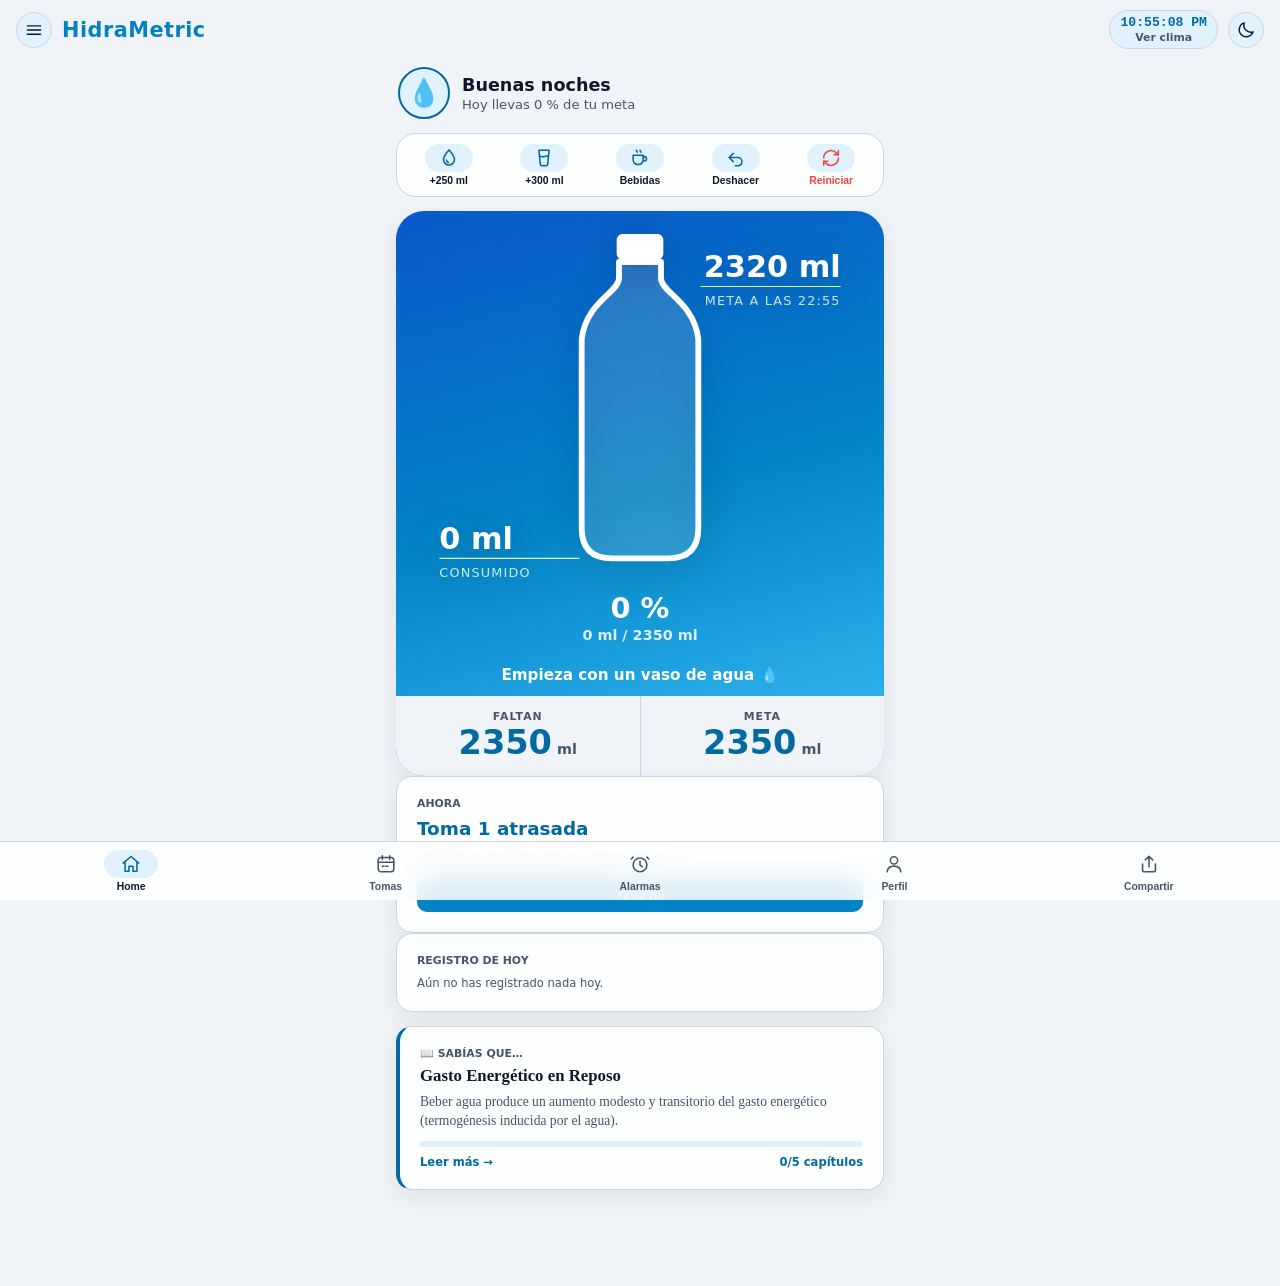
==== commit d78643ef: "feat: Implement local storage for hydration history using IndexedDB with fallback to localStorage - " ====
--- a/index.html
+++ b/index.html
@@ -34,10 +34,11 @@
 <symbol id="i-flask" viewBox="0 0 24 24"><path d="M9.5 3.5h5M10.5 3.5v5.8L5 18.5a1.8 1.8 0 0 0 1.6 2.7h10.8A1.8 1.8 0 0 0 19 18.5l-5.5-9.2V3.5"/><path d="M7.5 15h9"/></symbol>
 <symbol id="i-info" viewBox="0 0 24 24"><circle cx="12" cy="12" r="8.5"/><path d="M12 11v5.2M12 7.8v.1"/></symbol>
 <symbol id="i-install" viewBox="0 0 24 24"><path d="M12 4v11M8 11l4 4 4-4M5 19.5h14"/></symbol>
+<symbol id="i-ruler" viewBox="0 0 24 24"><rect x="2.5" y="8" width="19" height="8" rx="1.8"/><path d="M6.5 8v3M10.5 8v4.5M14.5 8v3M18 8v4.5"/></symbol>
 </defs></svg>
 <header class="top"><button class="ico" id="menuBtn" aria-label="Menú"><svg class="ic" aria-hidden="true"><use href="#i-menu"/></svg></button><h1>HidraMetric</h1><div class="clock" id="clockBox"><span id="clock">--:--:--</span><button class="wx" id="wx" aria-label="Clima">Ver clima</button></div><button class="ico" id="themeBtn" aria-label="Cambiar tema"><svg class="ic" aria-hidden="true"><use href="#i-moon"/></svg></button></header>
 <div id="drawer"><div class="pn"><div class="dwh"><span class="av sm" id="dwAv"></span><div><h3>HidraMetric</h3><small id="dwNom"></small></div></div>
-<button class="di" data-go="home"><svg class="ic" aria-hidden="true"><use href="#i-home"/></svg> Inicio</button><button class="di" data-go="tomas"><svg class="ic" aria-hidden="true"><use href="#i-cal"/></svg> Plan de tomas</button><button class="di" data-go="alarmas"><svg class="ic" aria-hidden="true"><use href="#i-alarm"/></svg> Alarmas y horarios</button><button class="di" data-go="perfil"><svg class="ic" aria-hidden="true"><use href="#i-user"/></svg> Perfil y requerimiento</button><button class="di" data-go="calorias"><svg class="ic" aria-hidden="true"><use href="#i-flame"/></svg> Calorías y gasto</button><button class="di" data-go="libro"><svg class="ic" aria-hidden="true"><use href="#i-book"/></svg> Beneficios de hidratarte <span class="nw" id="nwDot" hidden>NUEVO</span></button><button class="di" data-go="base"><svg class="ic" aria-hidden="true"><use href="#i-flask"/></svg> Base científica</button><button class="di" data-share><svg class="ic" aria-hidden="true"><use href="#i-share"/></svg> Compartir app</button><button class="di" id="installBtn" hidden><svg class="ic" aria-hidden="true"><use href="#i-install"/></svg> Instalar app</button><button class="di" data-go="acerca"><svg class="ic" aria-hidden="true"><use href="#i-info"/></svg> Acerca de</button></div><div class="sc" id="scrim"></div></div>
+<button class="di" data-go="home"><svg class="ic" aria-hidden="true"><use href="#i-home"/></svg> Inicio</button><button class="di" data-go="tomas"><svg class="ic" aria-hidden="true"><use href="#i-cal"/></svg> Plan de tomas</button><button class="di" data-go="alarmas"><svg class="ic" aria-hidden="true"><use href="#i-alarm"/></svg> Alarmas y horarios</button><button class="di" data-go="perfil"><svg class="ic" aria-hidden="true"><use href="#i-user"/></svg> Perfil y requerimiento</button><button class="di" data-go="calorias"><svg class="ic" aria-hidden="true"><use href="#i-flame"/></svg> Calorías y gasto</button><button class="di" data-go="medidas"><svg class="ic" aria-hidden="true"><use href="#i-ruler"/></svg> Guía de medidas</button><button class="di" data-go="libro"><svg class="ic" aria-hidden="true"><use href="#i-book"/></svg> Beneficios de hidratarte <span class="nw" id="nwDot" hidden>NUEVO</span></button><button class="di" data-go="base"><svg class="ic" aria-hidden="true"><use href="#i-flask"/></svg> Base científica</button><button class="di" data-share><svg class="ic" aria-hidden="true"><use href="#i-share"/></svg> Compartir app</button><button class="di" id="installBtn" hidden><svg class="ic" aria-hidden="true"><use href="#i-install"/></svg> Instalar app</button><button class="di" data-go="acerca"><svg class="ic" aria-hidden="true"><use href="#i-info"/></svg> Acerca de</button></div><div class="sc" id="scrim"></div></div>
 <main class="app"><section id="v-home"><div class="hi"><button class="av" id="hiAv" data-go="perfil" aria-label="Abrir perfil"></button><div><div class="hi1" id="hi1">Hola</div><div class="hi2" id="hi2"></div></div></div><div class="abar" role="toolbar" aria-label="Registrar consumo"><button data-add="250"><i><svg class="ic" aria-hidden="true"><use href="#i-drop"/></svg></i>+250 ml</button><button data-add="300"><i><svg class="ic" aria-hidden="true"><use href="#i-glass"/></svg></i>+300 ml</button><button id="customBtn"><i><svg class="ic" aria-hidden="true"><use href="#i-coffee"/></svg></i>Bebidas</button><button id="undoBtn"><i><svg class="ic" aria-hidden="true"><use href="#i-undo"/></svg></i>Deshacer</button><button id="resetBtn" class="rs"><i><svg class="ic" aria-hidden="true"><use href="#i-reset"/></svg></i>Reiniciar</button></div>
 <div class="banner" id="banner" role="alert"><span id="bannerTxt"></span><button class="btn o" style="padding:4px 8px;font-size:.75rem" id="moreBtn">Saber más</button></div><section class="card hero"><div class="hb">
 <svg id="bottle" viewBox="0 0 360 310" role="img" aria-label="Botella que se llena con tu consumo de agua">
@@ -103,7 +104,13 @@
   </ul>
  <p class="note">Herramienta informativa para adultos sanos de 18 años o más. No sustituye el consejo médico; con enfermedad renal, cardíaca, hepática o tratamientos que alteren el equilibrio de líquidos, siga las indicaciones de su médico.</p>
 </div></section><section id="v-libro" hidden><div id="libroBox"></div></section>
-<section id="v-acerca" hidden><h2 class="vt">Acerca de</h2><div class="card"><p class="note" style="font-size:.9rem"><b>HidraMetric</b> · v1.5.0<br><br>Planificador de hidratación que calcula tu meta diaria con referencias de EFSA y la ecuación de Mifflin–St Jeor, reparte las tomas durante el día y te avisa con alarmas. Tus datos se guardan solo en este dispositivo.<br><br>Herramienta informativa; no sustituye el consejo médico.</p></div></section></main>
+<section id="v-medidas" hidden><div id="medidasBox"></div></section>
+<section id="v-acerca" hidden><h2 class="vt">Acerca de</h2><div class="card"><p class="note" style="font-size:.9rem"><b>HidraMetric</b> · v1.6.0<br><br>Planificador de hidratación que calcula tu meta diaria con referencias de EFSA y la ecuación de Mifflin–St Jeor, reparte las tomas durante el día y te avisa con alarmas. Tus datos se guardan solo en este dispositivo.<br><br>Herramienta informativa; no sustituye el consejo médico.</p></div>
+<div class="card" style="margin-top:14px"><h2>Tus datos</h2>
+<p class="note" id="stInfo" style="margin:0 0 12px">Leyendo el almacenamiento…</p>
+<div class="btns" style="justify-content:flex-start"><button class="btn o" id="stExp">Exportar copia (.json)</button><button class="btn o" id="stImp">Importar copia</button></div><input type="file" id="stIn" accept="application/json,.json" hidden>
+<p class="note">El historial se guarda solo en este dispositivo: tomas de los últimos 90 días, resumen diario de 24 meses y resumen mensual sin límite. Si cambias de teléfono o borras los datos del navegador, exporta antes una copia.</p></div>
+</section></main>
 <noscript><p style="padding:16px">HidraMetric necesita JavaScript.</p></noscript>
 <div class="sheet" id="sheet"><div class="sp" role="dialog" aria-modal="true" aria-label="Registrar bebida">
 <div class="sh-top"><h3>Registrar bebida</h3><button class="ico" id="shX" aria-label="Cerrar">✕</button></div>
@@ -111,17 +118,21 @@
 <div class="chips" id="shTipos"></div><div class="sh-note" id="shNote" hidden></div>
 <div class="sh-when"><span>Hoy a las</span><input type="time" id="shTime"></div>
 <div class="sh-q"><button data-q="150">150</button><button data-q="250">250</button><button data-q="330">330</button><button data-q="500">500</button></div>
+<div style="text-align:center;margin:-2px 0 8px"><button class="lnk" data-go="medidas">¿Cuánto es un vaso? Guía de medidas</button></div>
 <div class="pad"><button data-k="1">1</button><button data-k="2">2</button><button data-k="3">3</button><button data-k="4">4</button><button data-k="5">5</button><button data-k="6">6</button><button data-k="7">7</button><button data-k="8">8</button><button data-k="9">9</button><button data-k="00">00</button><button data-k="0">0</button><button data-k="<" aria-label="Borrar">⌫</button></div>
 <div class="err-msg" id="shErr"></div><button class="btn" id="shAdd" style="width:100%;margin-top:12px">Añadir</button></div></div>
 <div class="toast" id="toast" hidden role="status"></div>
 <nav class="bot"><button data-go="home" class="act"><i><svg class="ic" aria-hidden="true"><use href="#i-home"/></svg></i>Home</button><button data-go="tomas"><i><svg class="ic" aria-hidden="true"><use href="#i-cal"/></svg></i>Tomas</button><button data-go="alarmas"><i><svg class="ic" aria-hidden="true"><use href="#i-alarm"/></svg></i>Alarmas</button><button data-go="perfil"><i><svg class="ic" aria-hidden="true"><use href="#i-user"/></svg></i>Perfil</button><button data-share><i><svg class="ic" aria-hidden="true"><use href="#i-share"/></svg></i>Compartir</button></nav>
 <div class="ov" id="ov"><div class="mc" role="dialog" aria-modal="true"><h3 id="mt"></h3><div id="mb"></div><button class="btn" style="width:100%" id="mx">Entendido</button></div></div>
 
+<script src="js/almacen.js" defer></script>
 <script src="js/app.js" defer></script>
 <script src="js/libro.js" defer></script>
 <script src="js/avisos.js" defer></script>
 <script src="js/bebidas.js" defer></script>
 <script src="js/identidad.js" defer></script>
 <script src="js/clima.js" defer></script>
+<script src="js/medidas.js" defer></script>
+<script src="js/datos.js" defer></script>
 </body>
 </html>
--- a/css/styles.css
+++ b/css/styles.css
@@ -178,3 +178,22 @@
 nav.bot button.act .ic{color:var(--neon)}.di .ic{color:var(--neon)}
 .clock{display:flex;flex-direction:column;align-items:center;gap:1px;line-height:1.15;padding:4px 10px}
 .clock .wx{background:none;border:0;color:var(--tx2);font:700 .68rem system-ui,sans-serif;cursor:pointer;padding:0;white-space:nowrap}
+/* Guía de medidas y datos */
+.lnk{background:none;border:0;color:var(--neon);font-weight:700;font-size:.78rem;cursor:pointer;text-decoration:underline}
+.inf .infh{background:linear-gradient(165deg,#0a58ca,#0284c7 55%,#38bdf8);color:#fff;border-radius:22px;padding:20px 18px}
+.inf .infh small{font-size:.65rem;letter-spacing:2px;text-transform:uppercase;opacity:.85}
+.inf .infh h2{font-size:1.5rem;margin:6px 0 8px}.inf .infh p{font-size:.85rem;line-height:1.5;opacity:.95}
+.ins{background:var(--card);border:1px solid var(--bd);border-radius:18px;padding:16px;margin-top:14px}
+.ins h3{font-size:1rem;margin-bottom:10px}
+.eq{background:var(--acc);color:var(--neon);font-weight:800;border-radius:12px;padding:10px;text-align:center;font-size:.9rem;margin-bottom:12px;overflow-wrap:anywhere}
+.sb{display:flex;align-items:center;gap:10px;margin:7px 0;font-size:.8rem}.sb b{min-width:3.6em;text-align:right}
+.bar{height:12px;background:var(--acc);border-radius:8px;overflow:hidden;flex:1}.bar i{display:block;height:100%;background:linear-gradient(90deg,var(--pri),var(--neon));border-radius:8px}
+.mg{display:grid;grid-template-columns:repeat(2,minmax(0,1fr));gap:10px}
+.mc2{background:var(--bg);border:1px solid var(--bd);border-radius:14px;padding:12px 10px;text-align:center}
+.mc2 svg{width:46px;height:46px;fill:none;stroke:var(--neon);stroke-width:1.8;stroke-linecap:round;stroke-linejoin:round}
+.mc2 b{display:block;font-size:.88rem;margin-top:2px}.mc2 em{display:block;font-style:normal;font-weight:800;color:var(--neon);font-size:1.05rem}
+.mc2 span{display:block;font-size:.7rem;color:var(--tx2);line-height:1.35;margin-top:2px}.mc2 .bar{height:6px;margin:8px 0 6px}
+.tbw{overflow-x:auto}.tb{width:100%;border-collapse:collapse;font-size:.8rem}.tb td{padding:8px 4px;border-bottom:1px solid var(--bd)}.tb td:last-child{text-align:right;font-weight:800;color:var(--neon);white-space:nowrap}
+.cv{display:flex;gap:8px}.cv input,.cv select{flex:1;min-width:0}
+.cvo{display:grid;grid-template-columns:repeat(2,minmax(0,1fr));gap:8px;margin-top:12px}
+.cvo div{background:var(--bg);border:1px solid var(--bd);border-radius:12px;padding:8px 10px;font-size:.74rem;color:var(--tx2)}.cvo b{display:block;color:var(--tx);font-size:.95rem}
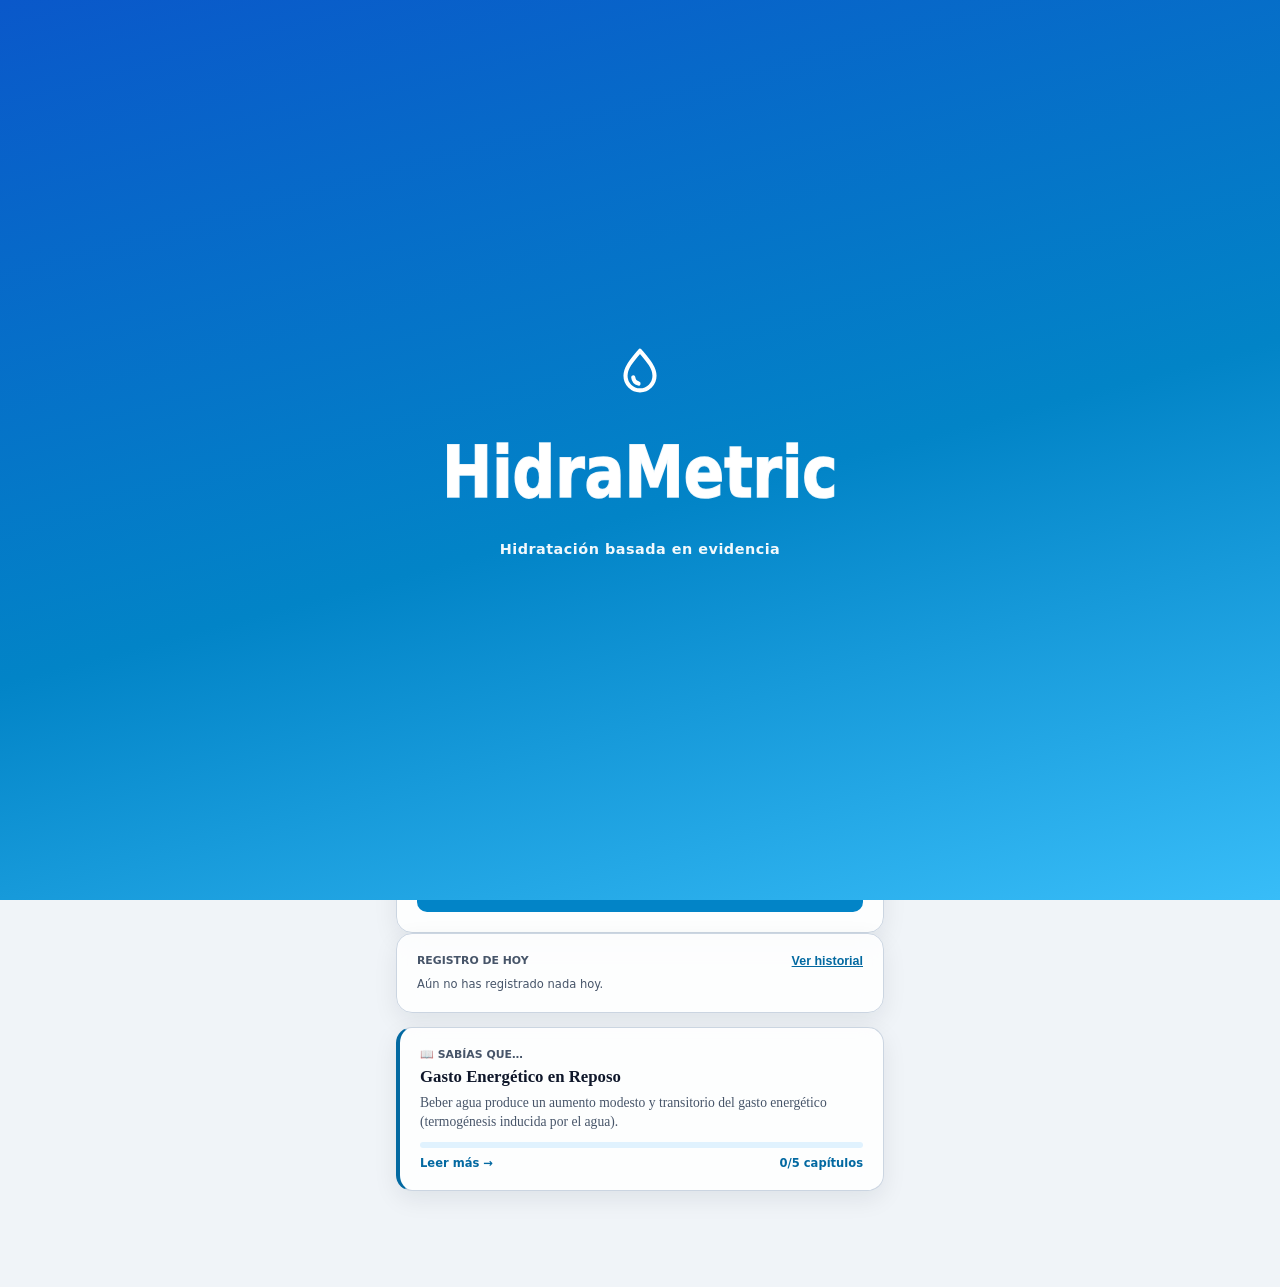
==== commit d6d3116b: "feat: Add splash screen and sound notifications for hydration milestones - Introduced a splash scree" ====
--- a/index.html
+++ b/index.html
@@ -15,7 +15,14 @@
 <link rel="stylesheet" href="css/styles.css">
 </head>
 <body>
-<svg width="0" height="0" style="position:absolute" aria-hidden="true"><defs>
+<div class="splash" id="splash" aria-hidden="true"><div class="sp-in">
+<svg class="sp-drop" viewBox="0 0 24 24"><use href="#i-drop"/></svg>
+<svg class="sp-name" viewBox="0 0 340 90"><defs><clipPath id="spc"><text x="170" y="66" text-anchor="middle" textLength="320" lengthAdjust="spacingAndGlyphs" font-size="58" font-weight="800" font-family="system-ui,-apple-system,Segoe UI,Roboto,sans-serif">HidraMetric</text></clipPath></defs>
+<text class="ol" x="170" y="66" text-anchor="middle" textLength="320" lengthAdjust="spacingAndGlyphs" font-size="58" font-weight="800" font-family="system-ui,-apple-system,Segoe UI,Roboto,sans-serif">HidraMetric</text>
+<g clip-path="url(#spc)"><g class="sp-agua"><g class="sp-o2"><path d="M-160 8 Q-140 0 -120 8 T-80 8 T-40 8 T0 8 T40 8 T80 8 T120 8 T160 8 T200 8 T240 8 T280 8 T320 8 T360 8 T400 8 T440 8 T480 8 V130 H-160Z" fill="rgba(255,255,255,.55)"/></g><g class="sp-o1"><path d="M-160 6 Q-140 14 -120 6 T-80 6 T-40 6 T0 6 T40 6 T80 6 T120 6 T160 6 T200 6 T240 6 T280 6 T320 6 T360 6 T400 6 T440 6 T480 6 V130 H-160Z" fill="#fff"/></g></g></g></svg>
+<p class="sp-tag">Hidratación basada en evidencia</p></div></div>
+
+<svg class="sprite" width="0" height="0" aria-hidden="true"><defs>
 <symbol id="i-menu" viewBox="0 0 24 24"><path d="M4 7h16M4 12h16M4 17h16"/></symbol>
 <symbol id="i-moon" viewBox="0 0 24 24"><path d="M20.5 14.2A8.5 8.5 0 0 1 9.8 3.5a8.5 8.5 0 1 0 10.7 10.7z"/></symbol>
 <symbol id="i-sun" viewBox="0 0 24 24"><circle cx="12" cy="12" r="4"/><path d="M12 2.5v2M12 19.5v2M2.5 12h2M19.5 12h2M5.3 5.3l1.4 1.4M17.3 17.3l1.4 1.4M5.3 18.7l1.4-1.4M17.3 6.7l1.4-1.4"/></symbol>
@@ -35,10 +42,13 @@
 <symbol id="i-info" viewBox="0 0 24 24"><circle cx="12" cy="12" r="8.5"/><path d="M12 11v5.2M12 7.8v.1"/></symbol>
 <symbol id="i-install" viewBox="0 0 24 24"><path d="M12 4v11M8 11l4 4 4-4M5 19.5h14"/></symbol>
 <symbol id="i-ruler" viewBox="0 0 24 24"><rect x="2.5" y="8" width="19" height="8" rx="1.8"/><path d="M6.5 8v3M10.5 8v4.5M14.5 8v3M18 8v4.5"/></symbol>
+<symbol id="i-chev-l" viewBox="0 0 24 24"><path d="M14.5 6 8.5 12l6 6"/></symbol>
+<symbol id="i-chev-r" viewBox="0 0 24 24"><path d="m9.5 6 6 6-6 6"/></symbol>
+<symbol id="i-chart" viewBox="0 0 24 24"><path d="M5 20v-8M12 20V5M19 20v-11"/><path d="M3 20.5h18"/></symbol>
 </defs></svg>
 <header class="top"><button class="ico" id="menuBtn" aria-label="Menú"><svg class="ic" aria-hidden="true"><use href="#i-menu"/></svg></button><h1>HidraMetric</h1><div class="clock" id="clockBox"><span id="clock">--:--:--</span><button class="wx" id="wx" aria-label="Clima">Ver clima</button></div><button class="ico" id="themeBtn" aria-label="Cambiar tema"><svg class="ic" aria-hidden="true"><use href="#i-moon"/></svg></button></header>
 <div id="drawer"><div class="pn"><div class="dwh"><span class="av sm" id="dwAv"></span><div><h3>HidraMetric</h3><small id="dwNom"></small></div></div>
-<button class="di" data-go="home"><svg class="ic" aria-hidden="true"><use href="#i-home"/></svg> Inicio</button><button class="di" data-go="tomas"><svg class="ic" aria-hidden="true"><use href="#i-cal"/></svg> Plan de tomas</button><button class="di" data-go="alarmas"><svg class="ic" aria-hidden="true"><use href="#i-alarm"/></svg> Alarmas y horarios</button><button class="di" data-go="perfil"><svg class="ic" aria-hidden="true"><use href="#i-user"/></svg> Perfil y requerimiento</button><button class="di" data-go="calorias"><svg class="ic" aria-hidden="true"><use href="#i-flame"/></svg> Calorías y gasto</button><button class="di" data-go="medidas"><svg class="ic" aria-hidden="true"><use href="#i-ruler"/></svg> Guía de medidas</button><button class="di" data-go="libro"><svg class="ic" aria-hidden="true"><use href="#i-book"/></svg> Beneficios de hidratarte <span class="nw" id="nwDot" hidden>NUEVO</span></button><button class="di" data-go="base"><svg class="ic" aria-hidden="true"><use href="#i-flask"/></svg> Base científica</button><button class="di" data-share><svg class="ic" aria-hidden="true"><use href="#i-share"/></svg> Compartir app</button><button class="di" id="installBtn" hidden><svg class="ic" aria-hidden="true"><use href="#i-install"/></svg> Instalar app</button><button class="di" data-go="acerca"><svg class="ic" aria-hidden="true"><use href="#i-info"/></svg> Acerca de</button></div><div class="sc" id="scrim"></div></div>
+<button class="di" data-go="home"><svg class="ic" aria-hidden="true"><use href="#i-home"/></svg> Inicio</button><button class="di" data-go="tomas"><svg class="ic" aria-hidden="true"><use href="#i-cal"/></svg> Plan de tomas</button><button class="di" data-go="alarmas"><svg class="ic" aria-hidden="true"><use href="#i-alarm"/></svg> Alarmas y horarios</button><button class="di" data-go="perfil"><svg class="ic" aria-hidden="true"><use href="#i-user"/></svg> Perfil y requerimiento</button><button class="di" data-go="calorias"><svg class="ic" aria-hidden="true"><use href="#i-flame"/></svg> Calorías y gasto</button><button class="di" data-go="historial"><svg class="ic" aria-hidden="true"><use href="#i-chart"/></svg> Historial</button><button class="di" data-go="medidas"><svg class="ic" aria-hidden="true"><use href="#i-ruler"/></svg> Guía de medidas</button><button class="di" data-go="libro"><svg class="ic" aria-hidden="true"><use href="#i-book"/></svg> Beneficios de hidratarte <span class="nw" id="nwDot" hidden>NUEVO</span></button><button class="di" data-go="base"><svg class="ic" aria-hidden="true"><use href="#i-flask"/></svg> Base científica</button><button class="di" data-share><svg class="ic" aria-hidden="true"><use href="#i-share"/></svg> Compartir app</button><button class="di" id="installBtn" hidden><svg class="ic" aria-hidden="true"><use href="#i-install"/></svg> Instalar app</button><button class="di" data-go="acerca"><svg class="ic" aria-hidden="true"><use href="#i-info"/></svg> Acerca de</button></div><div class="sc" id="scrim"></div></div>
 <main class="app"><section id="v-home"><div class="hi"><button class="av" id="hiAv" data-go="perfil" aria-label="Abrir perfil"></button><div><div class="hi1" id="hi1">Hola</div><div class="hi2" id="hi2"></div></div></div><div class="abar" role="toolbar" aria-label="Registrar consumo"><button data-add="250"><i><svg class="ic" aria-hidden="true"><use href="#i-drop"/></svg></i>+250 ml</button><button data-add="300"><i><svg class="ic" aria-hidden="true"><use href="#i-glass"/></svg></i>+300 ml</button><button id="customBtn"><i><svg class="ic" aria-hidden="true"><use href="#i-coffee"/></svg></i>Bebidas</button><button id="undoBtn"><i><svg class="ic" aria-hidden="true"><use href="#i-undo"/></svg></i>Deshacer</button><button id="resetBtn" class="rs"><i><svg class="ic" aria-hidden="true"><use href="#i-reset"/></svg></i>Reiniciar</button></div>
 <div class="banner" id="banner" role="alert"><span id="bannerTxt"></span><button class="btn o" style="padding:4px 8px;font-size:.75rem" id="moreBtn">Saber más</button></div><section class="card hero"><div class="hb">
 <svg id="bottle" viewBox="0 0 360 310" role="img" aria-label="Botella que se llena con tu consumo de agua">
@@ -54,7 +64,7 @@
 <div class="stats"><div><small>Faltan</small><span><b id="stLeft">–</b> ml</span></div><div><small>Meta</small><span><b id="stGoal">–</b> ml</span></div></div></section>
 
 <section class="card ahora" id="ahora"><h4>Ahora</h4><div id="ahoraBox"></div></section>
-<section class="card ahora" id="hoyCard"><h4>Registro de hoy</h4><div id="hoyList"></div></section>
+<section class="card ahora" id="hoyCard"><div class="hh2"><h4>Registro de hoy</h4><button class="lnk" data-go="historial">Ver historial</button></div><div id="hoyList"></div></section>
 <section class="card teaser" id="teaser" hidden></section></section><section id="v-tomas" hidden><h2 class="vt">Plan de tomas</h2><div class="card"><div class="tl" id="tl"></div>
  <p class="note">Las tomas reparten la meta de forma uniforme durante las horas de vigilia. Una toma se marca como cumplida cuando el acumulado alcanza lo previsto hasta ese momento.</p></div></section><section id="v-alarmas" hidden><h2 class="vt">Alarmas y horarios</h2><div class="card">
  <p class="note" id="cnote" hidden>Estás usando un plan personalizado: si cambias tu perfil, la meta se actualiza pero tus tomas no. Pulsa «Restablecer automático» para recalcularlas.</p>
@@ -69,6 +79,11 @@
 <p class="note">Mensajes breves y variados entre tus tomas, solo dentro de tu horario de despertar y dormir y nunca después de la última toma. Con la app abierta aparecen como aviso discreto; en segundo plano, como notificación si diste permiso. Un mismo consejo no se repite hasta haber visto los demás.</p>
 <label style="display:flex;gap:8px;align-items:center;margin-top:12px;text-transform:none;font-size:.8rem"><input type="checkbox" id="icsTips" style="width:auto" checked> Incluir consejos en el .ics (14 días; vuelve a exportar para renovarlos)</label>
 <div class="btns" style="margin-top:12px"><button class="btn o" id="tipTest">Probar un consejo</button></div></div>
+
+<div class="card" style="margin-top:14px"><h2>Sonidos de logro</h2>
+<label style="display:flex;gap:8px;align-items:center;text-transform:none;font-size:.82rem"><input type="checkbox" id="sndOn" style="width:auto"> Sonar al registrar la primera toma del día y al cumplir la meta</label>
+<div class="btns" style="margin-top:12px;justify-content:flex-start"><button class="btn o" id="sndTest">Escuchar</button></div>
+<p class="note">Son sonidos breves generados por la propia app, una vez al día cada uno. Siguen el volumen multimedia del teléfono.</p></div>
 </section><section id="v-perfil" hidden><h2 class="vt">Perfil y requerimiento</h2>
 <div class="card" style="margin-bottom:14px"><div class="idb"><button class="av" id="avBtn" aria-label="Cambiar foto"></button><div class="fg" style="flex:1"><label for="nombre">Nombre o seudónimo</label><input id="nombre" type="text" maxlength="24" autocomplete="nickname" placeholder="¿Cómo quieres que te llamemos?"></div></div>
 <div class="avs" id="avList"></div>
@@ -104,8 +119,9 @@
   </ul>
  <p class="note">Herramienta informativa para adultos sanos de 18 años o más. No sustituye el consejo médico; con enfermedad renal, cardíaca, hepática o tratamientos que alteren el equilibrio de líquidos, siga las indicaciones de su médico.</p>
 </div></section><section id="v-libro" hidden><div id="libroBox"></div></section>
+<section id="v-historial" hidden><h2 class="vt">Historial</h2><div id="historialBox"></div></section>
 <section id="v-medidas" hidden><div id="medidasBox"></div></section>
-<section id="v-acerca" hidden><h2 class="vt">Acerca de</h2><div class="card"><p class="note" style="font-size:.9rem"><b>HidraMetric</b> · v1.6.0<br><br>Planificador de hidratación que calcula tu meta diaria con referencias de EFSA y la ecuación de Mifflin–St Jeor, reparte las tomas durante el día y te avisa con alarmas. Tus datos se guardan solo en este dispositivo.<br><br>Herramienta informativa; no sustituye el consejo médico.</p></div>
+<section id="v-acerca" hidden><h2 class="vt">Acerca de</h2><div class="card"><p class="note" style="font-size:.9rem"><b>HidraMetric</b> · v1.7.0<br><br>Planificador de hidratación que calcula tu meta diaria con referencias de EFSA y la ecuación de Mifflin–St Jeor, reparte las tomas durante el día y te avisa con alarmas. Tus datos se guardan solo en este dispositivo.<br><br>Herramienta informativa; no sustituye el consejo médico.</p></div>
 <div class="card" style="margin-top:14px"><h2>Tus datos</h2>
 <p class="note" id="stInfo" style="margin:0 0 12px">Leyendo el almacenamiento…</p>
 <div class="btns" style="justify-content:flex-start"><button class="btn o" id="stExp">Exportar copia (.json)</button><button class="btn o" id="stImp">Importar copia</button></div><input type="file" id="stIn" accept="application/json,.json" hidden>
@@ -125,6 +141,8 @@
 <nav class="bot"><button data-go="home" class="act"><i><svg class="ic" aria-hidden="true"><use href="#i-home"/></svg></i>Home</button><button data-go="tomas"><i><svg class="ic" aria-hidden="true"><use href="#i-cal"/></svg></i>Tomas</button><button data-go="alarmas"><i><svg class="ic" aria-hidden="true"><use href="#i-alarm"/></svg></i>Alarmas</button><button data-go="perfil"><i><svg class="ic" aria-hidden="true"><use href="#i-user"/></svg></i>Perfil</button><button data-share><i><svg class="ic" aria-hidden="true"><use href="#i-share"/></svg></i>Compartir</button></nav>
 <div class="ov" id="ov"><div class="mc" role="dialog" aria-modal="true"><h3 id="mt"></h3><div id="mb"></div><button class="btn" style="width:100%" id="mx">Entendido</button></div></div>
 
+<script src="js/intro.js" defer></script>
+<script src="js/sonido.js" defer></script>
 <script src="js/almacen.js" defer></script>
 <script src="js/app.js" defer></script>
 <script src="js/libro.js" defer></script>
@@ -133,6 +151,7 @@
 <script src="js/identidad.js" defer></script>
 <script src="js/clima.js" defer></script>
 <script src="js/medidas.js" defer></script>
+<script src="js/historial.js" defer></script>
 <script src="js/datos.js" defer></script>
 </body>
 </html>
--- a/css/styles.css
+++ b/css/styles.css
@@ -24,7 +24,6 @@
 .mp p{font-size:1.15rem;font-weight:800;color:var(--neon)}
 .note{font-size:.72rem;color:var(--tx2);margin-top:10px;line-height:1.4}
 .sil{display:flex;flex-direction:column;align-items:center;gap:10px}
-svg{width:130px;height:250px}
 .pct{font-size:2rem;font-weight:900;color:var(--neon)}
 .vol{font-size:.9rem;font-weight:700;color:var(--tx2)}
 .exc{font-size:.8rem;font-weight:800;color:var(--bad);min-height:1em}
@@ -197,3 +196,55 @@
 .cv{display:flex;gap:8px}.cv input,.cv select{flex:1;min-width:0}
 .cvo{display:grid;grid-template-columns:repeat(2,minmax(0,1fr));gap:8px;margin-top:12px}
 .cvo div{background:var(--bg);border:1px solid var(--bd);border-radius:12px;padding:8px 10px;font-size:.74rem;color:var(--tx2)}.cvo b{display:block;color:var(--tx);font-size:.95rem}
+/* Presentación de entrada */
+.splash{position:fixed;inset:0;z-index:100;display:flex;align-items:center;justify-content:center;background:linear-gradient(165deg,#0a58ca,#0284c7 55%,#38bdf8);visibility:hidden;cursor:pointer}
+.splash.on{visibility:visible}.splash.fuera{opacity:0;transition:opacity .4s;pointer-events:none}
+.sp-in{display:flex;flex-direction:column;align-items:center;gap:14px;width:min(86vw,420px);color:#fff}
+.sp-drop{width:58px;height:58px;fill:none;stroke:#fff;stroke-width:1.7;stroke-linecap:round;stroke-linejoin:round;opacity:0}
+.on .sp-drop{animation:sp-gota .7s cubic-bezier(.3,1.4,.5,1) .1s forwards}
+@keyframes sp-gota{from{opacity:0;transform:translateY(-30px) scale(.7)}to{opacity:1;transform:none}}
+.sp-name{width:100%;height:auto;overflow:visible}.sp-name .ol{fill:none;stroke:rgba(255,255,255,.9);stroke-width:1.4}
+.sp-agua{transform:translateY(96px)}.on .sp-agua{animation:sp-sube 1.7s cubic-bezier(.45,0,.2,1) .55s forwards}
+@keyframes sp-sube{to{transform:translateY(-8px)}}
+.sp-o1{animation:sp-ola 1.6s linear infinite}.sp-o2{animation:sp-ola2 2.3s linear infinite}
+@keyframes sp-ola{to{transform:translateX(-80px)}}@keyframes sp-ola2{to{transform:translateX(80px)}}
+.sp-tag{font-size:.9rem;font-weight:700;letter-spacing:.5px;opacity:0;margin:0}.on .sp-tag{animation:sp-tag .6s ease 2.1s forwards}
+@keyframes sp-tag{to{opacity:.95}}
+.quieta .sp-drop{opacity:1;animation:none}.quieta .sp-agua{transform:translateY(-8px);animation:none}.quieta .sp-o1,.quieta .sp-o2{animation:none}.quieta .sp-tag{opacity:.95;animation:none}
+@media (prefers-reduced-motion:reduce){.sp-o1,.sp-o2{animation:none}}
+/* Historial */
+.hh2{display:flex;justify-content:space-between;align-items:center;margin-bottom:8px}.hh2 h4{margin:0}
+.seg{display:flex;background:var(--acc);border-radius:14px;padding:4px;gap:4px}
+.seg button{flex:1;border:0;background:none;color:var(--tx2);font-weight:800;font-size:.85rem;padding:11px 0;border-radius:11px;cursor:pointer}
+.seg button.on{background:var(--card);color:var(--neon);box-shadow:0 2px 8px var(--sh)}
+.hnav{display:flex;align-items:center;justify-content:space-between;gap:8px;margin:12px 0}
+.hnav b{flex:1;text-align:center;font-size:.95rem}
+.hnav button{width:44px;height:44px;border-radius:50%;border:1px solid var(--bd);background:var(--card);color:var(--tx);display:flex;align-items:center;justify-content:center;cursor:pointer;flex:none}
+.hnav button:disabled{opacity:.35;cursor:default}
+.hsum{text-align:center}.hsum .big{font-size:2.2rem;font-weight:900;color:var(--neon)}.hsum small{display:block;color:var(--tx2);font-weight:700;font-size:.8rem}
+.chs{display:flex;flex-wrap:wrap;gap:8px;justify-content:center;margin-top:10px}
+.chs span{background:var(--acc);border-radius:12px;padding:6px 10px;font-size:.75rem;font-weight:700;color:var(--tx2)}.chs b{color:var(--tx)}
+.s-ok{--c:#10b981}.s-med{--c:var(--neon)}.s-bajo{--c:#7dd3fc}.s-vacio{--c:var(--acc)}
+.ring{width:170px;height:170px;display:block;margin:0 auto}.ring circle{fill:none;stroke-width:12}
+.ring .rt{stroke:var(--acc)}.ring .rp{stroke:var(--neon);stroke-linecap:round}.ring .rp.s-ok{stroke:#10b981}
+.ring text{text-anchor:middle;fill:var(--tx)}.ring .rn{font:900 26px system-ui,sans-serif}.ring .rs{font:700 11px system-ui,sans-serif;fill:var(--tx2)}
+.wk{display:grid;grid-template-columns:repeat(7,minmax(0,1fr));gap:6px;align-items:end}
+.wc{background:none;border:0;display:flex;flex-direction:column;align-items:center;gap:4px;color:var(--tx);cursor:pointer;padding:0;min-width:0}
+.wc:disabled{opacity:.45;cursor:default}.wv{font:700 .62rem system-ui,sans-serif;font-style:normal;color:var(--tx2);height:1em}
+.wt{position:relative;width:100%;height:120px;background:var(--acc);border-radius:10px;overflow:hidden;display:flex;align-items:flex-end}
+.wb{width:100%;background:var(--c);border-radius:8px 8px 0 0}.wt u{position:absolute;left:0;right:0;border-top:2px dashed var(--tx2);opacity:.7}
+.wc b{font-size:.75rem}.wc b.hoy{color:var(--neon);text-decoration:underline}
+.cal7{display:grid;grid-template-columns:repeat(7,minmax(0,1fr));gap:5px}.cal7 .dn{text-align:center;font-size:.68rem;font-weight:800;color:var(--tx2)}
+.hc{aspect-ratio:1;border:2px solid transparent;border-radius:10px;background:var(--c);color:var(--tx);font-weight:800;font-size:.8rem;cursor:pointer;padding:0}
+.hc.s-ok{color:#fff}.hc.hoy{border-color:var(--neon)}.hc.fut{opacity:.35;cursor:default}
+.lg{display:flex;flex-wrap:wrap;gap:12px;margin-top:10px;font-size:.68rem;color:var(--tx2);font-weight:700}
+.lg i{display:inline-block;width:10px;height:10px;border-radius:3px;margin-right:4px;vertical-align:-1px;background:var(--c)}
+.tr{display:flex;align-items:center;gap:8px;margin:8px 0;font-size:.82rem}.tr .te{width:1.6em;text-align:center;flex:none}
+.tr .tn{width:6.8em;flex:none;overflow-wrap:anywhere;line-height:1.15}.tr em{display:block;font-size:.58rem;color:var(--warn);font-style:normal;font-weight:800;text-transform:uppercase}
+.tr b{min-width:3.8em;text-align:right;flex:none}
+.dr{display:flex;align-items:center;gap:8px;width:100%;background:none;border:0;border-bottom:1px solid var(--bd);padding:11px 0;color:var(--tx);font:inherit;font-size:.85rem;cursor:pointer;text-align:left}
+.dr:disabled{opacity:.45;cursor:default}.dr span{flex:1}.dr b{font-weight:800}
+.chip{font-size:.65rem;font-weight:800;padding:3px 8px;border-radius:10px;background:var(--c);font-style:normal;color:var(--tx);white-space:nowrap}.chip.s-ok{color:#fff}
+.sprite{width:0;height:0;position:absolute;overflow:hidden;pointer-events:none}
+.hc.s-med,.chip.s-med{color:#fff}[data-theme=dark] .hc.s-med,[data-theme=dark] .chip.s-med{color:#021b2b}
+.seg button{min-height:44px}
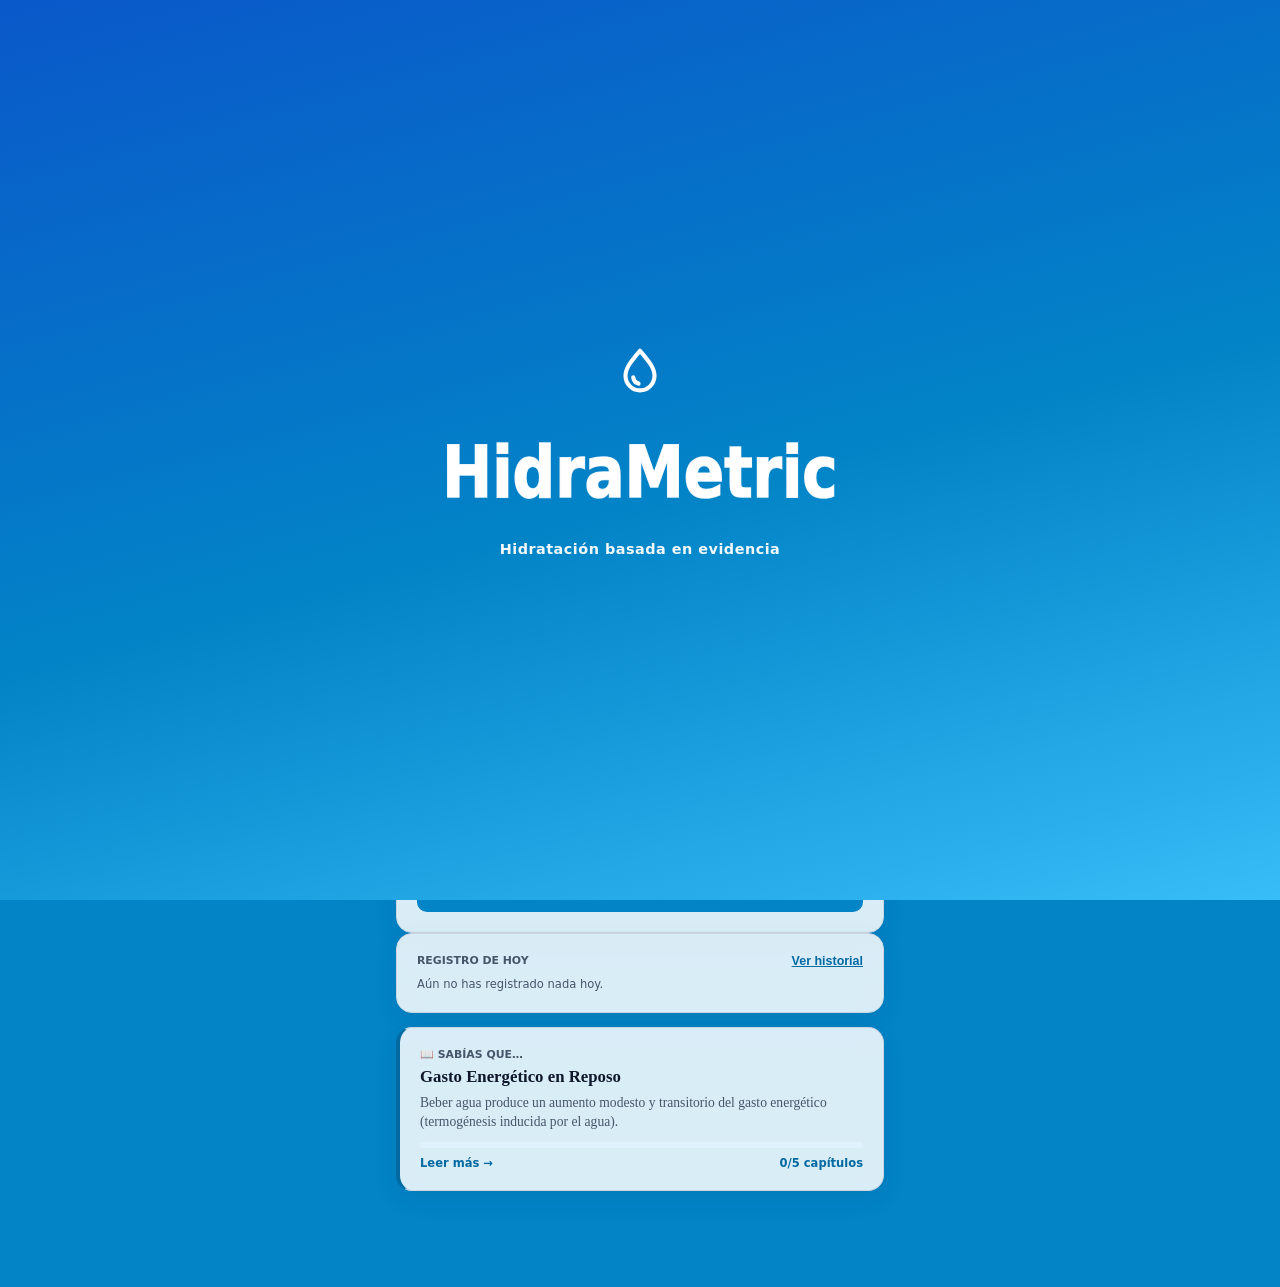
==== commit bfcdb6ca: "feat: Forzar color de fondo azul corporativo en html, body y splash desde el inicio" ====
--- a/index.html
+++ b/index.html
@@ -1,157 +1,482 @@
 <!DOCTYPE html>
 <html lang="es" data-theme="light">
 <head>
-<meta charset="UTF-8">
-<meta name="viewport" content="width=device-width,initial-scale=1,viewport-fit=cover">
-<meta name="description" content="Planificador de hidratación basado en evidencia (EFSA, Mifflin–St Jeor)">
-<meta name="theme-color" content="#0284c7">
-<link rel="manifest" href="manifest.webmanifest">
-<link rel="icon" href="icons/icon.svg" type="image/svg+xml">
-<link rel="apple-touch-icon" href="icons/icon-192.png">
-<meta name="mobile-web-app-capable" content="yes">
-<meta name="apple-mobile-web-app-capable" content="yes">
-<meta name="apple-mobile-web-app-title" content="HidraMetric">
-<title>HidraMetric · Planificador de hidratación basado en evidencia</title>
-<link rel="stylesheet" href="css/styles.css">
+  <meta charset="UTF-8">
+  <meta name="viewport" content="width=device-width, initial-scale=1, viewport-fit=cover">
+  <meta name="description" content="Planificador de hidratación basado en evidencia (EFSA, Mifflin–St Jeor)">
+  
+  <!-- Colores de barra de estado y PWA -->
+  <meta name="theme-color" content="#0284c7">
+  <meta name="msapplication-TileColor" content="#0284c7">
+  <meta name="apple-mobile-web-app-status-bar-style" content="black-translucent">
+  <meta name="mobile-web-app-capable" content="yes">
+  <meta name="apple-mobile-web-app-capable" content="yes">
+  <meta name="apple-mobile-web-app-title" content="HidraMetric">
+
+  <!-- Manifiesto e Iconos -->
+  <link rel="manifest" href="manifest.webmanifest">
+  <link rel="icon" type="image/png" sizes="192x192" href="android-chrome-192x192.png">
+  <link rel="icon" type="image/png" sizes="512x512" href="android-chrome-512x512.png">
+  <link rel="apple-touch-icon" sizes="192x192" href="android-chrome-192x192.png">
+
+  <title>HidraMetric · Planificador de hidratación basado en evidencia</title>
+
+  <!-- Garantiza fondo #0284c7 instantáneo antes de cargar styles.css -->
+ <style>
+  /* Fuerza el color azul corporativo en html, body y splash desde el milisegundo cero */
+  html, body {
+    background-color: #0284c7 !important;
+    margin: 0;
+    padding: 0;
+  }
+  .splash {
+    background-color: #0284c7 !important;
+  }
+</style>
+  <link rel="stylesheet" href="css/styles.css">
 </head>
 <body>
-<div class="splash" id="splash" aria-hidden="true"><div class="sp-in">
-<svg class="sp-drop" viewBox="0 0 24 24"><use href="#i-drop"/></svg>
-<svg class="sp-name" viewBox="0 0 340 90"><defs><clipPath id="spc"><text x="170" y="66" text-anchor="middle" textLength="320" lengthAdjust="spacingAndGlyphs" font-size="58" font-weight="800" font-family="system-ui,-apple-system,Segoe UI,Roboto,sans-serif">HidraMetric</text></clipPath></defs>
-<text class="ol" x="170" y="66" text-anchor="middle" textLength="320" lengthAdjust="spacingAndGlyphs" font-size="58" font-weight="800" font-family="system-ui,-apple-system,Segoe UI,Roboto,sans-serif">HidraMetric</text>
-<g clip-path="url(#spc)"><g class="sp-agua"><g class="sp-o2"><path d="M-160 8 Q-140 0 -120 8 T-80 8 T-40 8 T0 8 T40 8 T80 8 T120 8 T160 8 T200 8 T240 8 T280 8 T320 8 T360 8 T400 8 T440 8 T480 8 V130 H-160Z" fill="rgba(255,255,255,.55)"/></g><g class="sp-o1"><path d="M-160 6 Q-140 14 -120 6 T-80 6 T-40 6 T0 6 T40 6 T80 6 T120 6 T160 6 T200 6 T240 6 T280 6 T320 6 T360 6 T400 6 T440 6 T480 6 V130 H-160Z" fill="#fff"/></g></g></g></svg>
-<p class="sp-tag">Hidratación basada en evidencia</p></div></div>
-
-<svg class="sprite" width="0" height="0" aria-hidden="true"><defs>
-<symbol id="i-menu" viewBox="0 0 24 24"><path d="M4 7h16M4 12h16M4 17h16"/></symbol>
-<symbol id="i-moon" viewBox="0 0 24 24"><path d="M20.5 14.2A8.5 8.5 0 0 1 9.8 3.5a8.5 8.5 0 1 0 10.7 10.7z"/></symbol>
-<symbol id="i-sun" viewBox="0 0 24 24"><circle cx="12" cy="12" r="4"/><path d="M12 2.5v2M12 19.5v2M2.5 12h2M19.5 12h2M5.3 5.3l1.4 1.4M17.3 17.3l1.4 1.4M5.3 18.7l1.4-1.4M17.3 6.7l1.4-1.4"/></symbol>
-<symbol id="i-drop" viewBox="0 0 24 24"><path d="M12 3.2c3.2 3.8 6 6.9 6 10.4a6 6 0 0 1-12 0c0-3.5 2.8-6.6 6-10.4z"/><path d="M9.2 14.2a3 3 0 0 0 2.2 2.6"/></symbol>
-<symbol id="i-glass" viewBox="0 0 24 24"><path d="M6.5 3.5h11l-1.4 15.2a2 2 0 0 1-2 1.8H9.9a2 2 0 0 1-2-1.8z"/><path d="M7.2 10.5c1.7-1 3.3 1 5 0s3.3-1 4.6 0"/></symbol>
-<symbol id="i-coffee" viewBox="0 0 24 24"><path d="M4.5 9h11v5a5 5 0 0 1-5 5h-1a5 5 0 0 1-5-5z"/><path d="M15.5 10.5h1.2a2.4 2.4 0 0 1 0 4.8h-1.2"/><path d="M8 3.5c0 1 1 1.3 1 2.3M12 3.5c0 1 1 1.3 1 2.3"/></symbol>
-<symbol id="i-undo" viewBox="0 0 24 24"><path d="M9 7 4.5 11.5 9 16"/><path d="M5 11.5h9a4.5 4.5 0 0 1 0 9h-3"/></symbol>
-<symbol id="i-reset" viewBox="0 0 24 24"><path d="M4 12a8 8 0 0 1 13.7-5.6L20 8.5"/><path d="M20 4v4.5h-4.5"/><path d="M20 12a8 8 0 0 1-13.7 5.6L4 15.5"/><path d="M4 20v-4.5h4.5"/></symbol>
-<symbol id="i-home" viewBox="0 0 24 24"><path d="M3.5 11 12 3.8l8.5 7.2"/><path d="M5.5 9.8V20h4.3v-5.5h4.4V20h4.3V9.8"/></symbol>
-<symbol id="i-cal" viewBox="0 0 24 24"><rect x="3.5" y="5" width="17" height="15.5" rx="3"/><path d="M3.5 10h17M8 3v4M16 3v4M8 14.5h2M12 14.5h2"/></symbol>
-<symbol id="i-alarm" viewBox="0 0 24 24"><circle cx="12" cy="13" r="7.5"/><path d="M12 9v4.2l2.6 1.6M4.5 4.5l-2 2M19.5 4.5l2 2"/></symbol>
-<symbol id="i-user" viewBox="0 0 24 24"><circle cx="12" cy="8" r="4"/><path d="M4.5 20.5c.6-4 3.7-6.2 7.5-6.2s6.9 2.2 7.5 6.2"/></symbol>
-<symbol id="i-share" viewBox="0 0 24 24"><path d="M12 15V3.5M8 7.5l4-4 4 4"/><path d="M5 12v6.5A2 2 0 0 0 7 20.5h10a2 2 0 0 0 2-2V12"/></symbol>
-<symbol id="i-flame" viewBox="0 0 24 24"><path d="M12 3c.5 3.5 4.5 5.5 4.5 10a4.5 4.5 0 0 1-9 0c0-1.8.8-3 1.8-4 .2 1.2.9 1.8 1.6 2 .3-3-.3-5 1.1-8z"/></symbol>
-<symbol id="i-book" viewBox="0 0 24 24"><path d="M12 6.5C10.5 5 8 4.5 4.5 4.5v13c3.5 0 6 .5 7.5 2 1.5-1.5 4-2 7.5-2v-13c-3.5 0-6 .5-7.5 2z"/><path d="M12 6.5v13"/></symbol>
-<symbol id="i-flask" viewBox="0 0 24 24"><path d="M9.5 3.5h5M10.5 3.5v5.8L5 18.5a1.8 1.8 0 0 0 1.6 2.7h10.8A1.8 1.8 0 0 0 19 18.5l-5.5-9.2V3.5"/><path d="M7.5 15h9"/></symbol>
-<symbol id="i-info" viewBox="0 0 24 24"><circle cx="12" cy="12" r="8.5"/><path d="M12 11v5.2M12 7.8v.1"/></symbol>
-<symbol id="i-install" viewBox="0 0 24 24"><path d="M12 4v11M8 11l4 4 4-4M5 19.5h14"/></symbol>
-<symbol id="i-ruler" viewBox="0 0 24 24"><rect x="2.5" y="8" width="19" height="8" rx="1.8"/><path d="M6.5 8v3M10.5 8v4.5M14.5 8v3M18 8v4.5"/></symbol>
-<symbol id="i-chev-l" viewBox="0 0 24 24"><path d="M14.5 6 8.5 12l6 6"/></symbol>
-<symbol id="i-chev-r" viewBox="0 0 24 24"><path d="m9.5 6 6 6-6 6"/></symbol>
-<symbol id="i-chart" viewBox="0 0 24 24"><path d="M5 20v-8M12 20V5M19 20v-11"/><path d="M3 20.5h18"/></symbol>
-</defs></svg>
-<header class="top"><button class="ico" id="menuBtn" aria-label="Menú"><svg class="ic" aria-hidden="true"><use href="#i-menu"/></svg></button><h1>HidraMetric</h1><div class="clock" id="clockBox"><span id="clock">--:--:--</span><button class="wx" id="wx" aria-label="Clima">Ver clima</button></div><button class="ico" id="themeBtn" aria-label="Cambiar tema"><svg class="ic" aria-hidden="true"><use href="#i-moon"/></svg></button></header>
-<div id="drawer"><div class="pn"><div class="dwh"><span class="av sm" id="dwAv"></span><div><h3>HidraMetric</h3><small id="dwNom"></small></div></div>
-<button class="di" data-go="home"><svg class="ic" aria-hidden="true"><use href="#i-home"/></svg> Inicio</button><button class="di" data-go="tomas"><svg class="ic" aria-hidden="true"><use href="#i-cal"/></svg> Plan de tomas</button><button class="di" data-go="alarmas"><svg class="ic" aria-hidden="true"><use href="#i-alarm"/></svg> Alarmas y horarios</button><button class="di" data-go="perfil"><svg class="ic" aria-hidden="true"><use href="#i-user"/></svg> Perfil y requerimiento</button><button class="di" data-go="calorias"><svg class="ic" aria-hidden="true"><use href="#i-flame"/></svg> Calorías y gasto</button><button class="di" data-go="historial"><svg class="ic" aria-hidden="true"><use href="#i-chart"/></svg> Historial</button><button class="di" data-go="medidas"><svg class="ic" aria-hidden="true"><use href="#i-ruler"/></svg> Guía de medidas</button><button class="di" data-go="libro"><svg class="ic" aria-hidden="true"><use href="#i-book"/></svg> Beneficios de hidratarte <span class="nw" id="nwDot" hidden>NUEVO</span></button><button class="di" data-go="base"><svg class="ic" aria-hidden="true"><use href="#i-flask"/></svg> Base científica</button><button class="di" data-share><svg class="ic" aria-hidden="true"><use href="#i-share"/></svg> Compartir app</button><button class="di" id="installBtn" hidden><svg class="ic" aria-hidden="true"><use href="#i-install"/></svg> Instalar app</button><button class="di" data-go="acerca"><svg class="ic" aria-hidden="true"><use href="#i-info"/></svg> Acerca de</button></div><div class="sc" id="scrim"></div></div>
-<main class="app"><section id="v-home"><div class="hi"><button class="av" id="hiAv" data-go="perfil" aria-label="Abrir perfil"></button><div><div class="hi1" id="hi1">Hola</div><div class="hi2" id="hi2"></div></div></div><div class="abar" role="toolbar" aria-label="Registrar consumo"><button data-add="250"><i><svg class="ic" aria-hidden="true"><use href="#i-drop"/></svg></i>+250 ml</button><button data-add="300"><i><svg class="ic" aria-hidden="true"><use href="#i-glass"/></svg></i>+300 ml</button><button id="customBtn"><i><svg class="ic" aria-hidden="true"><use href="#i-coffee"/></svg></i>Bebidas</button><button id="undoBtn"><i><svg class="ic" aria-hidden="true"><use href="#i-undo"/></svg></i>Deshacer</button><button id="resetBtn" class="rs"><i><svg class="ic" aria-hidden="true"><use href="#i-reset"/></svg></i>Reiniciar</button></div>
-<div class="banner" id="banner" role="alert"><span id="bannerTxt"></span><button class="btn o" style="padding:4px 8px;font-size:.75rem" id="moreBtn">Saber más</button></div><section class="card hero"><div class="hb">
-<svg id="bottle" viewBox="0 0 360 310" role="img" aria-label="Botella que se llena con tu consumo de agua">
-<defs><linearGradient id="wg" x1="0" y1="0" x2="0" y2="1"><stop id="s1" offset="0" stop-color="#ffffff"/><stop id="s2" offset="1" stop-color="#e0f2fe"/></linearGradient><clipPath id="bc"><path d="M162 30H198V44C198 56 226 64 230 96V258Q230 284 204 284H156Q130 284 130 258V96C134 64 162 56 162 44Z"/></clipPath></defs>
-<path d="M162 30H198V44C198 56 226 64 230 96V258Q230 284 204 284H156Q130 284 130 258V96C134 64 162 56 162 44Z" fill="rgba(255,255,255,.14)"/>
-<g clip-path="url(#bc)"><g id="wv" style="transform:translateY(284px);transition:transform .9s cubic-bezier(.4,0,.2,1)"><g class="w2"><path d="M-60 8Q-45 0-30 8T0 8T30 8T60 8T90 8T120 8T150 8T180 8T210 8T240 8T270 8V330H-60Z" fill="url(#wg)" opacity=".55"/></g><g class="w1"><path d="M-60 6Q-45 14-30 6T0 6T30 6T60 6T90 6T120 6T150 6T180 6T210 6T240 6T270 6V330H-60Z" fill="url(#wg)"/></g></g></g>
-<path d="M162 30H198V44C198 56 226 64 230 96V258Q230 284 204 284H156Q130 284 130 258V96C134 64 162 56 162 44Z" fill="none" stroke="#fff" stroke-width="5" stroke-linejoin="round"/>
-<rect x="160" y="6" width="40" height="22" rx="5" fill="#fff"/>
-<g id="mkL" style="transform:translateY(284px);transition:transform .9s cubic-bezier(.4,0,.2,1)"><line x1="8" y1="0" x2="128" y2="0" stroke="#fff" stroke-opacity=".85"/><text id="mkLv" x="8" y="-8" fill="#fff" font-size="26" font-weight="700">0 ml</text><text x="8" y="16" fill="#fff" fill-opacity=".8" font-size="11" letter-spacing="1">CONSUMIDO</text></g>
-<g id="mkR" style="transform:translateY(284px);transition:transform .9s cubic-bezier(.4,0,.2,1)"><line x1="232" y1="0" x2="352" y2="0" stroke="#fff" stroke-opacity=".85"/><text id="mkRv" x="352" y="-8" text-anchor="end" fill="#fff" font-size="26" font-weight="700">0 ml</text><text id="mkRt" x="352" y="16" text-anchor="end" fill="#fff" fill-opacity=".8" font-size="11" letter-spacing="1">META A LAS --:--</text></g>
-</svg>
-<div class="pct" id="pct">0 %</div><div class="vol" id="vol">0 ml</div><div class="exc" id="exc"></div><div class="msg" id="msg"></div></div>
-<div class="stats"><div><small>Faltan</small><span><b id="stLeft">–</b> ml</span></div><div><small>Meta</small><span><b id="stGoal">–</b> ml</span></div></div></section>
-
-<section class="card ahora" id="ahora"><h4>Ahora</h4><div id="ahoraBox"></div></section>
-<section class="card ahora" id="hoyCard"><div class="hh2"><h4>Registro de hoy</h4><button class="lnk" data-go="historial">Ver historial</button></div><div id="hoyList"></div></section>
-<section class="card teaser" id="teaser" hidden></section></section><section id="v-tomas" hidden><h2 class="vt">Plan de tomas</h2><div class="card"><div class="tl" id="tl"></div>
- <p class="note">Las tomas reparten la meta de forma uniforme durante las horas de vigilia. Una toma se marca como cumplida cuando el acumulado alcanza lo previsto hasta ese momento.</p></div></section><section id="v-alarmas" hidden><h2 class="vt">Alarmas y horarios</h2><div class="card">
- <p class="note" id="cnote" hidden>Estás usando un plan personalizado: si cambias tu perfil, la meta se actualiza pero tus tomas no. Pulsa «Restablecer automático» para recalcularlas.</p>
- <div id="edRows" class="tl"></div>
- <div class="btns" style="margin-top:12px"><button class="btn o" id="addSlot">+ Toma</button><button class="btn o" id="autoSlots">Restablecer automático</button></div>
- <div class="fg" style="margin-top:14px"><label style="display:flex;gap:8px;align-items:center;text-transform:none;font-size:.8rem"><input type="checkbox" id="alOn" style="width:auto"> Alarma con la app abierta (sonido, vibración y aviso)</label></div>
- <button class="btn" style="width:100%;margin-top:12px" id="icsBtn">Exportar alarmas al calendario (.ics)</button>
- <p class="note">La alarma en la app solo suena con la página abierta. Para alarmas con el teléfono bloqueado, exporta el .ics e impórtalo en tu calendario (se repite a diario). Si cambias horarios, borra los eventos anteriores y vuelve a exportar. Cada toma tiene su casilla para activar o desactivar su alarma.</p>
-</div>
-<div class="card" style="margin-top:14px"><h2>Consejos de hidratación</h2>
-<div class="fg"><label for="tipFreq">Frecuencia</label><select id="tipFreq"><option value="0">Desactivados</option><option value="3">Pocos (3 al día)</option><option value="99">Uno entre cada toma</option></select></div>
-<p class="note">Mensajes breves y variados entre tus tomas, solo dentro de tu horario de despertar y dormir y nunca después de la última toma. Con la app abierta aparecen como aviso discreto; en segundo plano, como notificación si diste permiso. Un mismo consejo no se repite hasta haber visto los demás.</p>
-<label style="display:flex;gap:8px;align-items:center;margin-top:12px;text-transform:none;font-size:.8rem"><input type="checkbox" id="icsTips" style="width:auto" checked> Incluir consejos en el .ics (14 días; vuelve a exportar para renovarlos)</label>
-<div class="btns" style="margin-top:12px"><button class="btn o" id="tipTest">Probar un consejo</button></div></div>
-
-<div class="card" style="margin-top:14px"><h2>Sonidos de logro</h2>
-<label style="display:flex;gap:8px;align-items:center;text-transform:none;font-size:.82rem"><input type="checkbox" id="sndOn" style="width:auto"> Sonar al registrar la primera toma del día y al cumplir la meta</label>
-<div class="btns" style="margin-top:12px;justify-content:flex-start"><button class="btn o" id="sndTest">Escuchar</button></div>
-<p class="note">Son sonidos breves generados por la propia app, una vez al día cada uno. Siguen el volumen multimedia del teléfono.</p></div>
-</section><section id="v-perfil" hidden><h2 class="vt">Perfil y requerimiento</h2>
-<div class="card" style="margin-bottom:14px"><div class="idb"><button class="av" id="avBtn" aria-label="Cambiar foto"></button><div class="fg" style="flex:1"><label for="nombre">Nombre o seudónimo</label><input id="nombre" type="text" maxlength="24" autocomplete="nickname" placeholder="¿Cómo quieres que te llamemos?"></div></div>
-<div class="avs" id="avList"></div>
-<div class="btns" style="justify-content:flex-start"><button class="btn o" id="fotoBtn">📷 Subir foto</button><button class="btn o" id="fotoRm" hidden>Quitar foto</button></div><input type="file" id="fotoIn" accept="image/*" hidden>
-<p class="note">Tu nombre, avatar y foto se guardan solo en este dispositivo y aparecen en la pantalla principal.</p></div><div class="card">
- <div class="g2">
-  <div class="fg"><label for="sexo">Sexo biológico</label><select id="sexo"><option value="h">Hombre</option><option value="m">Mujer</option></select></div>
-  <div class="fg"><label for="edad">Edad (años)</label><input id="edad" type="number" value="30" min="18" max="100"></div>
-  <div class="fg"><label for="estatura">Estatura (cm)</label><input id="estatura" type="number" value="175" min="120" max="230"></div>
-  <div class="fg"><label for="peso">Peso (kg)</label><input id="peso" type="number" value="94" min="30" max="250" step=".1"></div>
-  <div class="fg full"><label for="act">Nivel de actividad</label><select id="act"><option value="1.2">Sedentario (×1.2)</option><option value="1.375">Ligero, 1–3 d/sem (×1.375)</option><option value="1.55" selected>Moderado, 3–5 d/sem (×1.55)</option><option value="1.725">Intenso, 6–7 d/sem (×1.725)</option></select></div>
-  <div class="fg"><label for="clima">Ambiente</label><select id="clima"><option value="0">Templado</option><option value="500">Cálido / calor (+500 ml)</option></select></div>
-  <div class="fg"><label for="estado">Condición</label><select id="estado"><option value="0">Ninguna</option><option value="300">Embarazo (+300 ml)</option><option value="700">Lactancia (+700 ml)</option></select></div>
-  <div class="fg"><label for="desp">Hora de despertar</label><input id="desp" type="number" value="7" min="0" max="12"></div>
-  <div class="fg"><label for="dorm">Hora de dormir</label><input id="dorm" type="number" value="23" min="16" max="24"></div>
- </div>
- <div class="err-msg" id="err"></div>
- <div class="mp">
-  <div><h4>BMR</h4><p id="bmr">–</p></div>
-  <div><h4>TDEE</h4><p id="tdee">–</p></div>
-  <div><h4>Meta bebida</h4><p id="meta">–</p></div>
- </div>
- <p class="note" id="desglose"></p>
-</div></section><section id="v-calorias" hidden><h2 class="vt">Calorías y gasto</h2><div class="card cal"><div id="calBox"></div><p class="note">Información orientativa; no es una prescripción dietética ni sustituye el consejo de un profesional de la salud.</p></div></section><section id="v-base" hidden><h2 class="vt">Base científica</h2><div class="card">
- <ul class="src">
-  <li><b>Meta de agua total:</b> ingesta adecuada EFSA 2010 de 2,0 L/día (mujeres) y 2,5 L/día (hombres), que incluye el agua de los alimentos; la app asume ~20 % por alimentos y ~80 % por bebidas. Se toma el mayor entre ese valor y 1 ml por kcal de gasto energético (criterio clásico NRC 1989). <a style="color:var(--neon)" href="https://www.efsa.europa.eu/en/press/news/nda100326" target="_blank" rel="noopener">EFSA</a></li>
-  <li><b>BMR:</b> ecuación de Mifflin–St Jeor (Am J Clin Nutr 1990;51:241-7): 10·peso + 6,25·estatura − 5·edad + 5 (hombres) o − 161 (mujeres).</li>
-  <li><b>TDEE:</b> BMR × factor de actividad (1,2 a 1,725), estimación convencional.</li>
-  <li><b>Embarazo/lactancia:</b> +300 ml / +700 ml (valores EFSA 2010).</li>
-  <li><b>Ritmo máximo:</b> la capacidad renal de excretar agua es de orientativamente 0,8–1 L/h; beber más rápido eleva el riesgo de hiponatremia (consenso de hiponatremia asociada al ejercicio, Clin J Sport Med 2015).</li>
-  <li><b>Calor (+500 ml):</b> estimación prudente; la necesidad real varía mucho entre personas.</li>
- <li><b>Otras bebidas:</b> los valores de EFSA son de agua total (bebidas de todo tipo y humedad de los alimentos, ≈20 % del total). Por eso café, té, jugo, leche y demás bebidas sin alcohol suman el 100 % de su volumen. En el estudio de Maughan et al. (Am J Clin Nutr 2016), café, té y otras bebidas habituales no se diferenciaron del agua en la orina producida (ensayo en hombres jóvenes, un litro por toma). El alcohol se registra pero no suma, y la sopa se registra como alimento.</li>
-  </ul>
- <p class="note">Herramienta informativa para adultos sanos de 18 años o más. No sustituye el consejo médico; con enfermedad renal, cardíaca, hepática o tratamientos que alteren el equilibrio de líquidos, siga las indicaciones de su médico.</p>
-</div></section><section id="v-libro" hidden><div id="libroBox"></div></section>
-<section id="v-historial" hidden><h2 class="vt">Historial</h2><div id="historialBox"></div></section>
-<section id="v-medidas" hidden><div id="medidasBox"></div></section>
-<section id="v-acerca" hidden><h2 class="vt">Acerca de</h2><div class="card"><p class="note" style="font-size:.9rem"><b>HidraMetric</b> · v1.7.0<br><br>Planificador de hidratación que calcula tu meta diaria con referencias de EFSA y la ecuación de Mifflin–St Jeor, reparte las tomas durante el día y te avisa con alarmas. Tus datos se guardan solo en este dispositivo.<br><br>Herramienta informativa; no sustituye el consejo médico.</p></div>
-<div class="card" style="margin-top:14px"><h2>Tus datos</h2>
-<p class="note" id="stInfo" style="margin:0 0 12px">Leyendo el almacenamiento…</p>
-<div class="btns" style="justify-content:flex-start"><button class="btn o" id="stExp">Exportar copia (.json)</button><button class="btn o" id="stImp">Importar copia</button></div><input type="file" id="stIn" accept="application/json,.json" hidden>
-<p class="note">El historial se guarda solo en este dispositivo: tomas de los últimos 90 días, resumen diario de 24 meses y resumen mensual sin límite. Si cambias de teléfono o borras los datos del navegador, exporta antes una copia.</p></div>
-</section></main>
-<noscript><p style="padding:16px">HidraMetric necesita JavaScript.</p></noscript>
-<div class="sheet" id="sheet"><div class="sp" role="dialog" aria-modal="true" aria-label="Registrar bebida">
-<div class="sh-top"><h3>Registrar bebida</h3><button class="ico" id="shX" aria-label="Cerrar">✕</button></div>
-<div class="sh-amt"><b id="shAmt">250</b> ml</div><div class="sh-sub" id="shSub">Agua</div>
-<div class="chips" id="shTipos"></div><div class="sh-note" id="shNote" hidden></div>
-<div class="sh-when"><span>Hoy a las</span><input type="time" id="shTime"></div>
-<div class="sh-q"><button data-q="150">150</button><button data-q="250">250</button><button data-q="330">330</button><button data-q="500">500</button></div>
-<div style="text-align:center;margin:-2px 0 8px"><button class="lnk" data-go="medidas">¿Cuánto es un vaso? Guía de medidas</button></div>
-<div class="pad"><button data-k="1">1</button><button data-k="2">2</button><button data-k="3">3</button><button data-k="4">4</button><button data-k="5">5</button><button data-k="6">6</button><button data-k="7">7</button><button data-k="8">8</button><button data-k="9">9</button><button data-k="00">00</button><button data-k="0">0</button><button data-k="<" aria-label="Borrar">⌫</button></div>
-<div class="err-msg" id="shErr"></div><button class="btn" id="shAdd" style="width:100%;margin-top:12px">Añadir</button></div></div>
-<div class="toast" id="toast" hidden role="status"></div>
-<nav class="bot"><button data-go="home" class="act"><i><svg class="ic" aria-hidden="true"><use href="#i-home"/></svg></i>Home</button><button data-go="tomas"><i><svg class="ic" aria-hidden="true"><use href="#i-cal"/></svg></i>Tomas</button><button data-go="alarmas"><i><svg class="ic" aria-hidden="true"><use href="#i-alarm"/></svg></i>Alarmas</button><button data-go="perfil"><i><svg class="ic" aria-hidden="true"><use href="#i-user"/></svg></i>Perfil</button><button data-share><i><svg class="ic" aria-hidden="true"><use href="#i-share"/></svg></i>Compartir</button></nav>
-<div class="ov" id="ov"><div class="mc" role="dialog" aria-modal="true"><h3 id="mt"></h3><div id="mb"></div><button class="btn" style="width:100%" id="mx">Entendido</button></div></div>
-
-<script src="js/intro.js" defer></script>
-<script src="js/sonido.js" defer></script>
-<script src="js/almacen.js" defer></script>
-<script src="js/app.js" defer></script>
-<script src="js/libro.js" defer></script>
-<script src="js/avisos.js" defer></script>
-<script src="js/bebidas.js" defer></script>
-<script src="js/identidad.js" defer></script>
-<script src="js/clima.js" defer></script>
-<script src="js/medidas.js" defer></script>
-<script src="js/historial.js" defer></script>
-<script src="js/datos.js" defer></script>
+
+  <!-- Splash Screen -->
+  <div class="splash" id="splash" aria-hidden="true">
+    <div class="sp-in">
+      <svg class="sp-drop" viewBox="0 0 24 24"><use href="#i-drop"/></svg>
+      <svg class="sp-name" viewBox="0 0 340 90">
+        <defs>
+          <clipPath id="spc">
+            <text x="170" y="66" text-anchor="middle" textLength="320" lengthAdjust="spacingAndGlyphs" font-size="58" font-weight="800" font-family="system-ui,-apple-system,Segoe UI,Roboto,sans-serif">HidraMetric</text>
+          </clipPath>
+        </defs>
+        <text class="ol" x="170" y="66" text-anchor="middle" textLength="320" lengthAdjust="spacingAndGlyphs" font-size="58" font-weight="800" font-family="system-ui,-apple-system,Segoe UI,Roboto,sans-serif">HidraMetric</text>
+        <g clip-path="url(#spc)">
+          <g class="sp-agua">
+            <g class="sp-o2">
+              <path d="M-160 8 Q-140 0 -120 8 T-80 8 T-40 8 T0 8 T40 8 T80 8 T120 8 T160 8 T200 8 T240 8 T280 8 T320 8 T360 8 T400 8 T440 8 T480 8 V130 H-160Z" fill="rgba(255,255,255,.55)"/>
+            </g>
+            <g class="sp-o1">
+              <path d="M-160 6 Q-140 14 -120 6 T-80 6 T-40 6 T0 6 T40 6 T80 6 T120 6 T160 6 T200 6 T240 6 T280 6 T320 6 T360 6 T400 6 T440 6 T480 6 V130 H-160Z" fill="#fff"/>
+            </g>
+          </g>
+        </g>
+      </svg>
+      <p class="sp-tag">Hidratación basada en evidencia</p>
+    </div>
+  </div>
+
+  <!-- Sprite de Iconos SVG -->
+  <svg class="sprite" width="0" height="0" aria-hidden="true">
+    <defs>
+      <symbol id="i-menu" viewBox="0 0 24 24"><path d="M4 7h16M4 12h16M4 17h16"/></symbol>
+      <symbol id="i-moon" viewBox="0 0 24 24"><path d="M20.5 14.2A8.5 8.5 0 0 1 9.8 3.5a8.5 8.5 0 1 0 10.7 10.7z"/></symbol>
+      <symbol id="i-sun" viewBox="0 0 24 24"><circle cx="12" cy="12" r="4"/><path d="M12 2.5v2M12 19.5v2M2.5 12h2M19.5 12h2M5.3 5.3l1.4 1.4M17.3 17.3l1.4 1.4M5.3 18.7l1.4-1.4M17.3 6.7l1.4-1.4"/></symbol>
+      <symbol id="i-drop" viewBox="0 0 24 24"><path d="M12 3.2c3.2 3.8 6 6.9 6 10.4a6 6 0 0 1-12 0c0-3.5 2.8-6.6 6-10.4z"/><path d="M9.2 14.2a3 3 0 0 0 2.2 2.6"/></symbol>
+      <symbol id="i-glass" viewBox="0 0 24 24"><path d="M6.5 3.5h11l-1.4 15.2a2 2 0 0 1-2 1.8H9.9a2 2 0 0 1-2-1.8z"/><path d="M7.2 10.5c1.7-1 3.3 1 5 0s3.3-1 4.6 0"/></symbol>
+      <symbol id="i-coffee" viewBox="0 0 24 24"><path d="M4.5 9h11v5a5 5 0 0 1-5 5h-1a5 5 0 0 1-5-5z"/><path d="M15.5 10.5h1.2a2.4 2.4 0 0 1 0 4.8h-1.2"/><path d="M8 3.5c0 1 1 1.3 1 2.3M12 3.5c0 1 1 1.3 1 2.3"/></symbol>
+      <symbol id="i-undo" viewBox="0 0 24 24"><path d="M9 7 4.5 11.5 9 16"/><path d="M5 11.5h9a4.5 4.5 0 0 1 0 9h-3"/></symbol>
+      <symbol id="i-reset" viewBox="0 0 24 24"><path d="M4 12a8 8 0 0 1 13.7-5.6L20 8.5"/><path d="M20 4v4.5h-4.5"/><path d="M20 12a8 8 0 0 1-13.7 5.6L4 15.5"/><path d="M4 20v-4.5h4.5"/></symbol>
+      <symbol id="i-home" viewBox="0 0 24 24"><path d="M3.5 11 12 3.8l8.5 7.2"/><path d="M5.5 9.8V20h4.3v-5.5h4.4V20h4.3V9.8"/></symbol>
+      <symbol id="i-cal" viewBox="0 0 24 24"><rect x="3.5" y="5" width="17" height="15.5" rx="3"/><path d="M3.5 10h17M8 3v4M16 3v4M8 14.5h2M12 14.5h2"/></symbol>
+      <symbol id="i-alarm" viewBox="0 0 24 24"><circle cx="12" cy="13" r="7.5"/><path d="M12 9v4.2l2.6 1.6M4.5 4.5l-2 2M19.5 4.5l2 2"/></symbol>
+      <symbol id="i-user" viewBox="0 0 24 24"><circle cx="12" cy="8" r="4"/><path d="M4.5 20.5c.6-4 3.7-6.2 7.5-6.2s6.9 2.2 7.5 6.2"/></symbol>
+      <symbol id="i-share" viewBox="0 0 24 24"><path d="M12 15V3.5M8 7.5l4-4 4 4"/><path d="M5 12v6.5A2 2 0 0 0 7 20.5h10a2 2 0 0 0 2-2V12"/></symbol>
+      <symbol id="i-flame" viewBox="0 0 24 24"><path d="M12 3c.5 3.5 4.5 5.5 4.5 10a4.5 4.5 0 0 1-9 0c0-1.8.8-3 1.8-4 .2 1.2.9 1.8 1.6 2 .3-3-.3-5 1.1-8z"/></symbol>
+      <symbol id="i-book" viewBox="0 0 24 24"><path d="M12 6.5C10.5 5 8 4.5 4.5 4.5v13c3.5 0 6 .5 7.5 2 1.5-1.5 4-2 7.5-2v-13c-3.5 0-6 .5-7.5 2z"/><path d="M12 6.5v13"/></symbol>
+      <symbol id="i-flask" viewBox="0 0 24 24"><path d="M9.5 3.5h5M10.5 3.5v5.8L5 18.5a1.8 1.8 0 0 0 1.6 2.7h10.8A1.8 1.8 0 0 0 19 18.5l-5.5-9.2V3.5"/><path d="M7.5 15h9"/></symbol>
+      <symbol id="i-info" viewBox="0 0 24 24"><circle cx="12" cy="12" r="8.5"/><path d="M12 11v5.2M12 7.8v.1"/></symbol>
+      <symbol id="i-install" viewBox="0 0 24 24"><path d="M12 4v11M8 11l4 4 4-4M5 19.5h14"/></symbol>
+      <symbol id="i-ruler" viewBox="0 0 24 24"><rect x="2.5" y="8" width="19" height="8" rx="1.8"/><path d="M6.5 8v3M10.5 8v4.5M14.5 8v3M18 8v4.5"/></symbol>
+      <symbol id="i-chev-l" viewBox="0 0 24 24"><path d="M14.5 6 8.5 12l6 6"/></symbol>
+      <symbol id="i-chev-r" viewBox="0 0 24 24"><path d="m9.5 6 6 6-6 6"/></symbol>
+      <symbol id="i-chart" viewBox="0 0 24 24"><path d="M5 20v-8M12 20V5M19 20v-11"/><path d="M3 20.5h18"/></symbol>
+    </defs>
+  </svg>
+
+  <!-- Cabecera Superior -->
+  <header class="top">
+    <button class="ico" id="menuBtn" aria-label="Menú"><svg class="ic" aria-hidden="true"><use href="#i-menu"/></svg></button>
+    <h1>HidraMetric</h1>
+    <div class="clock" id="clockBox">
+      <span id="clock">--:--:--</span>
+      <button class="wx" id="wx" aria-label="Clima">Ver clima</button>
+    </div>
+    <button class="ico" id="themeBtn" aria-label="Cambiar tema"><svg class="ic" aria-hidden="true"><use href="#i-moon"/></svg></button>
+  </header>
+
+  <!-- Menú Lateral (Drawer) -->
+  <div id="drawer">
+    <div class="pn">
+      <div class="dwh">
+        <span class="av sm" id="dwAv"></span>
+        <div>
+          <h3>HidraMetric</h3>
+          <small id="dwNom"></small>
+        </div>
+      </div>
+      <button class="di" data-go="home"><svg class="ic" aria-hidden="true"><use href="#i-home"/></svg> Inicio</button>
+      <button class="di" data-go="tomas"><svg class="ic" aria-hidden="true"><use href="#i-cal"/></svg> Plan de tomas</button>
+      <button class="di" data-go="alarmas"><svg class="ic" aria-hidden="true"><use href="#i-alarm"/></svg> Alarmas y horarios</button>
+      <button class="di" data-go="perfil"><svg class="ic" aria-hidden="true"><use href="#i-user"/></svg> Perfil y requerimiento</button>
+      <button class="di" data-go="calorias"><svg class="ic" aria-hidden="true"><use href="#i-flame"/></svg> Calorías y gasto</button>
+      <button class="di" data-go="historial"><svg class="ic" aria-hidden="true"><use href="#i-chart"/></svg> Historial</button>
+      <button class="di" data-go="medidas"><svg class="ic" aria-hidden="true"><use href="#i-ruler"/></svg> Guía de medidas</button>
+      <button class="di" data-go="libro"><svg class="ic" aria-hidden="true"><use href="#i-book"/></svg> Beneficios de hidratarte <span class="nw" id="nwDot" hidden>NUEVO</span></button>
+      <button class="di" data-go="base"><svg class="ic" aria-hidden="true"><use href="#i-flask"/></svg> Base científica</button>
+      <button class="di" data-share><svg class="ic" aria-hidden="true"><use href="#i-share"/></svg> Compartir app</button>
+      <button class="di" id="installBtn" hidden><svg class="ic" aria-hidden="true"><use href="#i-install"/></svg> Instalar app</button>
+      <button class="di" data-go="acerca"><svg class="ic" aria-hidden="true"><use href="#i-info"/></svg> Acerca de</button>
+    </div>
+    <div class="sc" id="scrim"></div>
+  </div>
+
+  <!-- Contenedor Principal -->
+  <main class="app">
+
+    <!-- Vista: Inicio -->
+    <section id="v-home">
+      <div class="hi">
+        <button class="av" id="hiAv" data-go="perfil" aria-label="Abrir perfil"></button>
+        <div>
+          <div class="hi1" id="hi1">Hola</div>
+          <div class="hi2" id="hi2"></div>
+        </div>
+      </div>
+
+      <div class="abar" role="toolbar" aria-label="Registrar consumo">
+        <button data-add="250"><i><svg class="ic" aria-hidden="true"><use href="#i-drop"/></svg></i>+250 ml</button>
+        <button data-add="300"><i><svg class="ic" aria-hidden="true"><use href="#i-glass"/></svg></i>+300 ml</button>
+        <button id="customBtn"><i><svg class="ic" aria-hidden="true"><use href="#i-coffee"/></svg></i>Bebidas</button>
+        <button id="undoBtn"><i><svg class="ic" aria-hidden="true"><use href="#i-undo"/></svg></i>Deshacer</button>
+        <button id="resetBtn" class="rs"><i><svg class="ic" aria-hidden="true"><use href="#i-reset"/></svg></i>Reiniciar</button>
+      </div>
+
+      <div class="banner" id="banner" role="alert">
+        <span id="bannerTxt"></span>
+        <button class="btn o" style="padding:4px 8px;font-size:.75rem" id="moreBtn">Saber más</button>
+      </div>
+
+      <section class="card hero">
+        <div class="hb">
+          <svg id="bottle" viewBox="0 0 360 310" role="img" aria-label="Botella que se llena con tu consumo de agua">
+            <defs>
+              <linearGradient id="wg" x1="0" y1="0" x2="0" y2="1">
+                <stop id="s1" offset="0" stop-color="#ffffff"/>
+                <stop id="s2" offset="1" stop-color="#e0f2fe"/>
+              </linearGradient>
+              <clipPath id="bc">
+                <path d="M162 30H198V44C198 56 226 64 230 96V258Q230 284 204 284H156Q130 284 130 258V96C134 64 162 56 162 44Z"/>
+              </clipPath>
+            </defs>
+            <path d="M162 30H198V44C198 56 226 64 230 96V258Q230 284 204 284H156Q130 284 130 258V96C134 64 162 56 162 44Z" fill="rgba(255,255,255,.14)"/>
+            <g clip-path="url(#bc)">
+              <g id="wv" style="transform:translateY(284px);transition:transform .9s cubic-bezier(.4,0,.2,1)">
+                <g class="w2"><path d="M-60 8Q-45 0-30 8T0 8T30 8T60 8T90 8T120 8T150 8T180 8T210 8T240 8T270 8V330H-60Z" fill="url(#wg)" opacity=".55"/></g>
+                <g class="w1"><path d="M-60 6Q-45 14-30 6T0 6T30 6T60 6T90 6T120 6T150 6T180 6T210 6T240 6T270 6V330H-60Z" fill="url(#wg)"/></g>
+              </g>
+            </g>
+            <path d="M162 30H198V44C198 56 226 64 230 96V258Q230 284 204 284H156Q130 284 130 258V96C134 64 162 56 162 44Z" fill="none" stroke="#fff" stroke-width="5" stroke-linejoin="round"/>
+            <rect x="160" y="6" width="40" height="22" rx="5" fill="#fff"/>
+            <g id="mkL" style="transform:translateY(284px);transition:transform .9s cubic-bezier(.4,0,.2,1)">
+              <line x1="8" y1="0" x2="128" y2="0" stroke="#fff" stroke-opacity=".85"/>
+              <text id="mkLv" x="8" y="-8" fill="#fff" font-size="26" font-weight="700">0 ml</text>
+              <text x="8" y="16" fill="#fff" fill-opacity=".8" font-size="11" letter-spacing="1">CONSUMIDO</text>
+            </g>
+            <g id="mkR" style="transform:translateY(284px);transition:transform .9s cubic-bezier(.4,0,.2,1)">
+              <line x1="232" y1="0" x2="352" y2="0" stroke="#fff" stroke-opacity=".85"/>
+              <text id="mkRv" x="352" y="-8" text-anchor="end" fill="#fff" font-size="26" font-weight="700">0 ml</text>
+              <text id="mkRt" x="352" y="16" text-anchor="end" fill="#fff" fill-opacity=".8" font-size="11" letter-spacing="1">META A LAS --:--</text>
+            </g>
+          </svg>
+          <div class="pct" id="pct">0 %</div>
+          <div class="vol" id="vol">0 ml</div>
+          <div class="exc" id="exc"></div>
+          <div class="msg" id="msg"></div>
+        </div>
+        <div class="stats">
+          <div><small>Faltan</small><span><b id="stLeft">–</b> ml</span></div>
+          <div><small>Meta</small><span><b id="stGoal">–</b> ml</span></div>
+        </div>
+      </section>
+
+      <section class="card ahora" id="ahora">
+        <h4>Ahora</h4>
+        <div id="ahoraBox"></div>
+      </section>
+
+      <section class="card ahora" id="hoyCard">
+        <div class="hh2">
+          <h4>Registro de hoy</h4>
+          <button class="lnk" data-go="historial">Ver historial</button>
+        </div>
+        <div id="hoyList"></div>
+      </section>
+
+      <section class="card teaser" id="teaser" hidden></section>
+    </section>
+
+    <!-- Vista: Plan de tomas -->
+    <section id="v-tomas" hidden>
+      <h2 class="vt">Plan de tomas</h2>
+      <div class="card">
+        <div class="tl" id="tl"></div>
+        <p class="note">Las tomas reparten la meta de forma uniforme durante las horas de vigilia. Una toma se marca como cumplida cuando el acumulado alcanza lo previsto hasta ese momento.</p>
+      </div>
+    </section>
+
+    <!-- Vista: Alarmas y horarios -->
+    <section id="v-alarmas" hidden>
+      <h2 class="vt">Alarmas y horarios</h2>
+      <div class="card">
+        <p class="note" id="cnote" hidden>Estás usando un plan personalizado: si cambias tu perfil, la meta se actualiza pero tus tomas no. Pulsa «Restablecer automático» para recalcularlas.</p>
+        <div id="edRows" class="tl"></div>
+        <div class="btns" style="margin-top:12px">
+          <button class="btn o" id="addSlot">+ Toma</button>
+          <button class="btn o" id="autoSlots">Restablecer automático</button>
+        </div>
+        <div class="fg" style="margin-top:14px">
+          <label style="display:flex;gap:8px;align-items:center;text-transform:none;font-size:.8rem">
+            <input type="checkbox" id="alOn" style="width:auto"> Alarma con la app abierta (sonido, vibración y aviso)
+          </label>
+        </div>
+        <button class="btn" style="width:100%;margin-top:12px" id="icsBtn">Exportar alarmas al calendario (.ics)</button>
+        <p class="note">La alarma en la app solo suena con la página abierta. Para alarmas con el teléfono bloqueado, exporta el .ics e impórtalo en tu calendario (se repite a diario). Si cambias horarios, borra los eventos anteriores y vuelve a exportar. Cada toma tiene su casilla para activar o desactivar su alarma.</p>
+      </div>
+
+      <div class="card" style="margin-top:14px">
+        <h2>Consejos de hidratación</h2>
+        <div class="fg">
+          <label for="tipFreq">Frecuencia</label>
+          <select id="tipFreq">
+            <option value="0">Desactivados</option>
+            <option value="3">Pocos (3 al día)</option>
+            <option value="99">Uno entre cada toma</option>
+          </select>
+        </div>
+        <p class="note">Mensajes breves y variados entre tus tomas, solo dentro de tu horario de despertar y dormir y nunca después de la última toma. Con la app abierta aparecen como aviso discreto; en segundo plano, como notificación si diste permiso. Un mismo consejo no se repite hasta haber visto los demás.</p>
+        <label style="display:flex;gap:8px;align-items:center;margin-top:12px;text-transform:none;font-size:.8rem">
+          <input type="checkbox" id="icsTips" style="width:auto" checked> Incluir consejos en el .ics (14 días; vuelve a exportar para renovarlos)
+        </label>
+        <div class="btns" style="margin-top:12px">
+          <button class="btn o" id="tipTest">Probar un consejo</button>
+        </div>
+      </div>
+
+      <div class="card" style="margin-top:14px">
+        <h2>Sonidos de logro</h2>
+        <label style="display:flex;gap:8px;align-items:center;text-transform:none;font-size:.82rem">
+          <input type="checkbox" id="sndOn" style="width:auto"> Sonar al registrar la primera toma del día y al cumplir la meta
+        </label>
+        <div class="btns" style="margin-top:12px;justify-content:flex-start">
+          <button class="btn o" id="sndTest">Escuchar</button>
+        </div>
+        <p class="note">Son sonidos breves generados por la propia app, una vez al día cada uno. Siguen el volumen multimedia del teléfono.</p>
+      </div>
+    </section>
+
+    <!-- Vista: Perfil y requerimiento -->
+    <section id="v-perfil" hidden>
+      <h2 class="vt">Perfil y requerimiento</h2>
+      <div class="card" style="margin-bottom:14px">
+        <div class="idb">
+          <button class="av" id="avBtn" aria-label="Cambiar foto"></button>
+          <div class="fg" style="flex:1">
+            <label for="nombre">Nombre o seudónimo</label>
+            <input id="nombre" type="text" maxlength="24" autocomplete="nickname" placeholder="¿Cómo quieres que te llamemos?">
+          </div>
+        </div>
+        <div class="avs" id="avList"></div>
+        <div class="btns" style="justify-content:flex-start">
+          <button class="btn o" id="fotoBtn">📷 Subir foto</button>
+          <button class="btn o" id="fotoRm" hidden>Quitar foto</button>
+        </div>
+        <input type="file" id="fotoIn" accept="image/*" hidden>
+        <p class="note">Tu nombre, avatar y foto se guardan solo en este dispositivo y aparecen en la pantalla principal.</p>
+      </div>
+
+      <div class="card">
+        <div class="g2">
+          <div class="fg">
+            <label for="sexo">Sexo biológico</label>
+            <select id="sexo">
+              <option value="h">Hombre</option>
+              <option value="m">Mujer</option>
+            </select>
+          </div>
+          <div class="fg">
+            <label for="edad">Edad (años)</label>
+            <input id="edad" type="number" value="30" min="18" max="100">
+          </div>
+          <div class="fg">
+            <label for="estatura">Estatura (cm)</label>
+            <input id="estatura" type="number" value="175" min="120" max="230">
+          </div>
+          <div class="fg">
+            <label for="peso">Peso (kg)</label>
+            <input id="peso" type="number" value="94" min="30" max="250" step=".1">
+          </div>
+          <div class="fg full">
+            <label for="act">Nivel de actividad</label>
+            <select id="act">
+              <option value="1.2">Sedentario (×1.2)</option>
+              <option value="1.375">Ligero, 1–3 d/sem (×1.375)</option>
+              <option value="1.55" selected>Moderado, 3–5 d/sem (×1.55)</option>
+              <option value="1.725">Intenso, 6–7 d/sem (×1.725)</option>
+            </select>
+          </div>
+          <div class="fg">
+            <label for="clima">Ambiente</label>
+            <select id="clima">
+              <option value="0">Templado</option>
+              <option value="500">Cálido / calor (+500 ml)</option>
+            </select>
+          </div>
+          <div class="fg">
+            <label for="estado">Condición</label>
+            <select id="estado">
+              <option value="0">Ninguna</option>
+              <option value="300">Embarazo (+300 ml)</option>
+              <option value="700">Lactancia (+700 ml)</option>
+            </select>
+          </div>
+          <div class="fg">
+            <label for="desp">Hora de despertar</label>
+            <input id="desp" type="number" value="7" min="0" max="12">
+          </div>
+          <div class="fg">
+            <label for="dorm">Hora de dormir</label>
+            <input id="dorm" type="number" value="23" min="16" max="24">
+          </div>
+        </div>
+        <div class="err-msg" id="err"></div>
+        <div class="mp">
+          <div><h4>BMR</h4><p id="bmr">–</p></div>
+          <div><h4>TDEE</h4><p id="tdee">–</p></div>
+          <div><h4>Meta bebida</h4><p id="meta">–</p></div>
+        </div>
+        <p class="note" id="desglose"></p>
+      </div>
+    </section>
+
+    <!-- Vista: Calorías y gasto -->
+    <section id="v-calorias" hidden>
+      <h2 class="vt">Calorías y gasto</h2>
+      <div class="card cal">
+        <div id="calBox"></div>
+        <p class="note">Información orientativa; no es una prescripción dietética ni sustituye el consejo de un profesional de la salud.</p>
+      </div>
+    </section>
+
+    <!-- Vista: Base científica -->
+    <section id="v-base" hidden>
+      <h2 class="vt">Base científica</h2>
+      <div class="card">
+        <ul class="src">
+          <li><b>Meta de agua total:</b> ingesta adecuada EFSA 2010 de 2,0 L/día (mujeres) y 2,5 L/día (hombres), que incluye el agua de los alimentos; la app asume ~20 % por alimentos y ~80 % por bebidas. Se toma el mayor entre ese valor y 1 ml por kcal de gasto energético (criterio clásico NRC 1989). <a style="color:var(--neon)" href="https://www.efsa.europa.eu/en/press/news/nda100326" target="_blank" rel="noopener">EFSA</a></li>
+          <li><b>BMR:</b> ecuación de Mifflin–St Jeor (Am J Clin Nutr 1990;51:241-7): 10·peso + 6,25·estatura − 5·edad + 5 (hombres) o − 161 (mujeres).</li>
+          <li><b>TDEE:</b> BMR × factor de actividad (1,2 a 1,725), estimación convencional.</li>
+          <li><b>Embarazo/lactancia:</b> +300 ml / +700 ml (valores EFSA 2010).</li>
+          <li><b>Ritmo máximo:</b> la capacidad renal de excretar agua es de orientativamente 0,8–1 L/h; beber más rápido eleva el riesgo de hiponatremia (consenso de hiponatremia asociada al ejercicio, Clin J Sport Med 2015).</li>
+          <li><b>Calor (+500 ml):</b> estimación prudente; la necesidad real varía mucho entre personas.</li>
+          <li><b>Otras bebidas:</b> los valores de EFSA son de agua total (bebidas de todo tipo y humedad de los alimentos, ≈20 % del total). Por eso café, té, jugo, leche y demás bebidas sin alcohol suman el 100 % de su volumen. En el estudio de Maughan et al. (Am J Clin Nutr 2016), café, té y otras bebidas habituales no se diferenciaron del agua en la orina producida (ensayo en hombres jóvenes, un litro por toma). El alcohol se registra pero no suma, y la sopa se registra como alimento.</li>
+        </ul>
+        <p class="note">Herramienta informativa para adultos sanos de 18 años o más. No sustituye el consejo médico; con enfermedad renal, cardíaca, hepática o tratamientos que alteren el equilibrio de líquidos, siga las indicaciones de su médico.</p>
+      </div>
+    </section>
+
+    <!-- Vistas dinámicas -->
+    <section id="v-libro" hidden><div id="libroBox"></div></section>
+    <section id="v-historial" hidden><h2 class="vt">Historial</h2><div id="historialBox"></div></section>
+    <section id="v-medidas" hidden><div id="medidasBox"></div></section>
+
+    <!-- Vista: Acerca de -->
+    <section id="v-acerca" hidden>
+      <h2 class="vt">Acerca de</h2>
+      <div class="card">
+        <p class="note" style="font-size:.9rem"><b>HidraMetric</b> · v1.7.0<br><br>Planificador de hidratación que calcula tu meta diaria con referencias de EFSA y la ecuación de Mifflin–St Jeor, reparte las tomas durante el día y te avisa con alarmas. Tus datos se guardan solo en este dispositivo.<br><br>Herramienta informativa; no sustituye el consejo médico.</p>
+      </div>
+      <div class="card" style="margin-top:14px">
+        <h2>Tus datos</h2>
+        <p class="note" id="stInfo" style="margin:0 0 12px">Leyendo el almacenamiento…</p>
+        <div class="btns" style="justify-content:flex-start">
+          <button class="btn o" id="stExp">Exportar copia (.json)</button>
+          <button class="btn o" id="stImp">Importar copia</button>
+        </div>
+        <input type="file" id="stIn" accept="application/json,.json" hidden>
+        <p class="note">El historial se guarda solo en este dispositivo: tomas de los últimos 90 días, resumen diario de 24 meses y resumen mensual sin límite. Si cambias de teléfono o borras los datos del navegador, exporta antes una copia.</p>
+      </div>
+    </section>
+
+  </main>
+
+  <noscript><p style="padding:16px;color:#fff">HidraMetric necesita JavaScript.</p></noscript>
+
+  <!-- Modal / Bottom Sheet: Registrar Bebida -->
+  <div class="sheet" id="sheet">
+    <div class="sp" role="dialog" aria-modal="true" aria-label="Registrar bebida">
+      <div class="sh-top">
+        <h3>Registrar bebida</h3>
+        <button class="ico" id="shX" aria-label="Cerrar">✕</button>
+      </div>
+      <div class="sh-amt"><b id="shAmt">250</b> ml</div>
+      <div class="sh-sub" id="shSub">Agua</div>
+      <div class="chips" id="shTipos"></div>
+      <div class="sh-note" id="shNote" hidden></div>
+      <div class="sh-when">
+        <span>Hoy a las</span>
+        <input type="time" id="shTime">
+      </div>
+      <div class="sh-q">
+        <button data-q="150">150</button>
+        <button data-q="250">250</button>
+        <button data-q="330">330</button>
+        <button data-q="500">500</button>
+      </div>
+      <div style="text-align:center;margin:-2px 0 8px">
+        <button class="lnk" data-go="medidas">¿Cuánto es un vaso? Guía de medidas</button>
+      </div>
+      <div class="pad">
+        <button data-k="1">1</button><button data-k="2">2</button><button data-k="3">3</button>
+        <button data-k="4">4</button><button data-k="5">5</button><button data-k="6">6</button>
+        <button data-k="7">7</button><button data-k="8">8</button><button data-k="9">9</button>
+        <button data-k="00">00</button><button data-k="0">0</button><button data-k="<" aria-label="Borrar">⌫</button>
+      </div>
+      <div class="err-msg" id="shErr"></div>
+      <button class="btn" id="shAdd" style="width:100%;margin-top:12px">Añadir</button>
+    </div>
+  </div>
+
+  <!-- Notificación Toast -->
+  <div class="toast" id="toast" hidden role="status"></div>
+
+  <!-- Barra de Navegación Inferior -->
+  <nav class="bot">
+    <button data-go="home" class="act"><i><svg class="ic" aria-hidden="true"><use href="#i-home"/></svg></i>Home</button>
+    <button data-go="tomas"><i><svg class="ic" aria-hidden="true"><use href="#i-cal"/></svg></i>Tomas</button>
+    <button data-go="alarmas"><i><svg class="ic" aria-hidden="true"><use href="#i-alarm"/></svg></i>Alarmas</button>
+    <button data-go="perfil"><i><svg class="ic" aria-hidden="true"><use href="#i-user"/></svg></i>Perfil</button>
+    <button data-share><i><svg class="ic" aria-hidden="true"><use href="#i-share"/></svg></i>Compartir</button>
+  </nav>
+
+  <!-- Modal General -->
+  <div class="ov" id="ov">
+    <div class="mc" role="dialog" aria-modal="true">
+      <h3 id="mt"></h3>
+      <div id="mb"></div>
+      <button class="btn" style="width:100%" id="mx">Entendido</button>
+    </div>
+  </div>
+
+  <!-- Scripts -->
+  <script src="js/intro.js" defer></script>
+  <script src="js/sonido.js" defer></script>
+  <script src="js/almacen.js" defer></script>
+  <script src="js/app.js" defer></script>
+  <script src="js/libro.js" defer></script>
+  <script src="js/avisos.js" defer></script>
+  <script src="js/bebidas.js" defer></script>
+  <script src="js/identidad.js" defer></script>
+  <script src="js/clima.js" defer></script>
+  <script src="js/medidas.js" defer></script>
+  <script src="js/historial.js" defer></script>
+  <script src="js/datos.js" defer></script>
 </body>
-</html>
+</html>
--- a/css/styles.css
+++ b/css/styles.css
@@ -1,250 +1,1972 @@
-:root{--bg:#f0f4f8;--card:rgba(255,255,255,.85);--tx:#0f172a;--tx2:#475569;--pri:#0284c7;--neon:#0369a1;--acc:#e0f2fe;--bd:#cbd5e1;--sh:rgba(15,23,42,.08);--w1:rgba(2,132,199,.75);--w2:rgba(56,189,248,.95);--ok:#10b981;--warn:#f59e0b;--bad:#ef4444}
-[data-theme=dark]{--bg:#0b1329;--card:rgba(17,28,56,.85);--tx:#f8fafc;--tx2:#94a3b8;--pri:#38bdf8;--neon:#00f0ff;--acc:#032b45;--bd:#1e2d54;--sh:rgba(0,0,0,.4);--w1:rgba(56,189,248,.65);--w2:rgba(0,240,255,.85)}
-*{box-sizing:border-box;margin:0;padding:0;transition:background-color .3s,border-color .3s,color .3s}
-body{font-family:system-ui,-apple-system,"Segoe UI",Roboto,sans-serif;background:var(--bg);color:var(--tx);min-height:100vh;display:flex;justify-content:center;padding:16px;padding-top:max(16px,env(safe-area-inset-top))}
-.app{width:100%;max-width:500px;display:flex;flex-direction:column;gap:16px}
-.card{background:var(--card);border:1px solid var(--bd);border-radius:16px;padding:20px;box-shadow:0 8px 24px var(--sh);backdrop-filter:blur(12px)}
-header{display:flex;justify-content:space-between;align-items:center}
-h1{font-size:1.4rem;font-weight:800;letter-spacing:.5px;background:linear-gradient(135deg,var(--pri),var(--neon));-webkit-background-clip:text;background-clip:text;color:transparent}
-header p{font-size:.7rem;font-weight:600;color:var(--tx2);letter-spacing:.5px;text-transform:uppercase}
-.hc{display:flex;gap:10px;align-items:center}
-.clock{background:var(--acc);color:var(--neon);padding:6px 10px;border-radius:20px;font:700 .82rem ui-monospace,monospace;border:1px solid var(--bd)}
-.ico{background:var(--acc);border:1px solid var(--bd);color:var(--tx);width:36px;height:36px;border-radius:50%;cursor:pointer;font-size:1rem}
-h2{font-size:1rem;font-weight:700;margin-bottom:14px}
-.g2{display:grid;grid-template-columns:1fr 1fr;gap:12px}
-.fg{display:flex;flex-direction:column;gap:5px}
-.fg.full{grid-column:1/-1}
-label{font-size:.72rem;font-weight:700;color:var(--tx2);text-transform:uppercase}
-input,select{width:100%;padding:10px;border-radius:8px;border:1px solid var(--bd);background:var(--bg);color:var(--tx);font-weight:600;font-size:.9rem;outline:none}
-input:focus,select:focus{border-color:var(--pri);box-shadow:0 0 0 3px var(--acc)}
-input.err{border-color:var(--bad)}
-.err-msg{color:var(--bad);font-size:.75rem;font-weight:600;margin-top:10px;display:none}
-.mp{background:var(--acc);border:1px solid var(--bd);border-radius:12px;padding:14px;margin-top:14px;display:grid;grid-template-columns:repeat(3,1fr);gap:8px;text-align:center}
-.mp h4{font-size:.62rem;text-transform:uppercase;color:var(--tx2);font-weight:700}
-.mp p{font-size:1.15rem;font-weight:800;color:var(--neon)}
-.note{font-size:.72rem;color:var(--tx2);margin-top:10px;line-height:1.4}
-.sil{display:flex;flex-direction:column;align-items:center;gap:10px}
-.pct{font-size:2rem;font-weight:900;color:var(--neon)}
-.vol{font-size:.9rem;font-weight:700;color:var(--tx2)}
-.exc{font-size:.8rem;font-weight:800;color:var(--bad);min-height:1em}
-.btns{display:flex;flex-wrap:wrap;gap:8px;justify-content:center;width:100%}
-.btn{background:var(--pri);color:#fff;border:none;padding:10px 14px;border-radius:10px;font-weight:700;font-size:.85rem;cursor:pointer}
-[data-theme=dark] .btn{color:#0b1329}
-.btn:hover{opacity:.9}.btn.o{background:transparent;color:var(--tx);border:1px solid var(--bd)}.btn.d{background:var(--bad);color:#fff}
-.banner{display:none;border-radius:12px;padding:12px 16px;font-size:.85rem;font-weight:600;justify-content:space-between;align-items:center;gap:10px;border:1px solid}
-.banner.on{display:flex}.banner.warn{background:rgba(245,158,11,.12);color:var(--warn);border-color:var(--warn)}.banner.bad{background:rgba(239,68,68,.12);color:var(--bad);border-color:var(--bad)}
-.tl{display:flex;flex-direction:column;gap:8px}
-.ti{background:var(--bg);border:1px solid var(--bd);border-radius:10px;padding:12px;display:flex;justify-content:space-between;align-items:center;gap:8px}
-.ti.now{border:2px solid var(--neon);background:var(--acc);animation:p 2s infinite}
-.ti time{font:800 .8rem ui-monospace,monospace;color:var(--neon)}
-.ti span.m{font-size:.75rem;color:var(--tx2);display:block}
-.bg{font-size:.62rem;font-weight:800;padding:3px 8px;border-radius:12px;text-transform:uppercase;border:1px solid var(--bd);white-space:nowrap}
-.bg.done{background:var(--ok);color:#fff;border-color:var(--ok)}.bg.now{background:var(--neon);color:#000}.bg.late{color:var(--warn);border-color:var(--warn)}
-@keyframes p{50%{box-shadow:0 0 14px var(--neon)}}
-.src{font-size:.78rem;line-height:1.45;color:var(--tx2);padding-left:16px;display:flex;flex-direction:column;gap:6px}
-.ov{position:fixed;inset:0;background:rgba(0,0,0,.6);backdrop-filter:blur(6px);display:flex;align-items:center;justify-content:center;padding:16px;z-index:9;opacity:0;pointer-events:none;transition:opacity .3s}
-.ov.on{opacity:1;pointer-events:auto}
-.mc{background:var(--bg);border:1px solid var(--bd);border-radius:20px;padding:24px;width:100%;max-width:420px}
-.mc h3{margin-bottom:12px}.mc p{font-size:.88rem;line-height:1.5;color:var(--tx2);margin-bottom:16px}
-details.card>summary{cursor:pointer;font-weight:700;font-size:1rem;list-style:none;display:flex;justify-content:space-between;align-items:center}
-details.card>summary::-webkit-details-marker{display:none}
-details.card>summary::after{content:"▾";color:var(--tx2);transition:transform .2s}
-details.card[open]>summary::after{transform:rotate(180deg)}
-details.card[open]>summary{margin-bottom:14px}
-.ahora h4{font-size:.68rem;text-transform:uppercase;color:var(--tx2);font-weight:700;margin-bottom:8px}
-.ahora .big{font-size:1.15rem;font-weight:800;color:var(--neon)}
-.ahora .btn{margin-top:12px;width:100%}
-.sil h2{margin-bottom:0}
-[hidden]{display:none!important}
-body{display:block;padding:0}
-.top{position:sticky;top:0;z-index:5;display:flex;align-items:center;gap:10px;padding:10px 16px;padding-top:max(10px,env(safe-area-inset-top));background:var(--bg)}
-.top h1{flex:1;font-size:1.3rem}
-.app{max-width:520px;margin:0 auto;padding:6px 16px calc(96px + env(safe-area-inset-bottom))}
-.hero{display:flex;flex-direction:column;align-items:center;gap:4px;border-radius:28px;padding:18px 12px}
-#glass{width:auto;height:min(40vh,320px);filter:drop-shadow(0 10px 18px var(--sh))}
-.w1{animation:wv 3.2s linear infinite}.w2{animation:wv2 5s linear infinite}
-@keyframes wv{to{transform:translateX(60px)}}@keyframes wv2{to{transform:translateX(-60px)}}
-.vt{font-size:1.25rem;font-weight:800;margin:6px 0 12px}
-nav.bot{position:fixed;bottom:0;left:0;right:0;z-index:5;background:var(--card);backdrop-filter:blur(14px);border-top:1px solid var(--bd);display:flex;padding:8px 4px;padding-bottom:max(8px,env(safe-area-inset-bottom))}
-nav.bot button{flex:1;min-width:0;background:none;border:0;color:var(--tx2);font-size:.65rem;font-weight:700;display:flex;flex-direction:column;align-items:center;gap:3px;cursor:pointer}
-nav.bot button i{font-style:normal;font-size:1.15rem;padding:3px 16px;border-radius:16px}
-nav.bot button.act{color:var(--tx)}nav.bot button.act i{background:var(--acc)}
-#drawer{position:fixed;inset:0;z-index:8;display:flex;pointer-events:none}
-#drawer .pn{width:290px;max-width:82vw;background:var(--bg);border-right:1px solid var(--bd);padding:20px 12px;padding-top:max(20px,env(safe-area-inset-top));transform:translateX(-100%);transition:transform .3s;overflow-y:auto}
-#drawer .sc{flex:1;background:rgba(0,0,0,.5);opacity:0;transition:opacity .3s}
-#drawer.on{pointer-events:auto}#drawer.on .pn{transform:none}#drawer.on .sc{opacity:1}
-.pn h3{padding:4px 16px 14px;font-size:1.1rem}
-.di{display:flex;gap:14px;align-items:center;padding:14px 16px;border-radius:14px;background:none;border:0;color:var(--tx);font-weight:600;font-size:.95rem;width:100%;text-align:left;cursor:pointer}.di:hover{background:var(--acc)}
-.cal table{width:100%;border-collapse:collapse}.cal td{padding:10px 0;border-bottom:1px solid var(--bd);font-size:.9rem}.cal td:last-child{text-align:right;font-weight:800;color:var(--neon)}
-.abar{display:flex;margin:14px 0;background:var(--card);border:1px solid var(--bd);border-radius:20px;padding:6px 4px;backdrop-filter:blur(12px)}
-.abar button{flex:1;min-width:0;background:none;border:0;color:var(--tx);font-size:.65rem;font-weight:700;display:flex;flex-direction:column;align-items:center;gap:3px;cursor:pointer;padding:4px 0}
-.abar button i{font-style:normal;font-size:1.2rem;padding:3px 0;width:100%;max-width:48px;text-align:center;border-radius:14px;background:var(--acc);transition:transform .15s}
-.abar button:active i{transform:scale(.9)}
-.abar .rs{color:var(--bad)}
-.toast{position:fixed;left:12px;right:12px;bottom:calc(84px + env(safe-area-inset-bottom));max-width:496px;margin:auto;z-index:6;background:var(--card);backdrop-filter:blur(14px);border:1px solid var(--bd);border-left:4px solid var(--neon);border-radius:16px;padding:12px 38px 12px 14px;box-shadow:0 10px 28px var(--sh);display:flex;flex-direction:column;gap:6px;font-size:.82rem;animation:tin .3s}
-.toast b{font-size:.9rem}.toast span{color:var(--tx2);line-height:1.4}
-.toast button{align-self:flex-start;background:none;border:0;color:var(--neon);font-weight:800;font-size:.82rem;cursor:pointer;padding:2px 0}
-.toast .x{position:absolute;top:8px;right:10px;color:var(--tx2)}
-@keyframes tin{from{transform:translateY(16px);opacity:0}}
-.nw{margin-left:auto;font-size:.6rem;font-weight:800;background:var(--neon);color:#000;padding:2px 7px;border-radius:10px}
-.teaser{border-left:4px solid var(--neon);cursor:pointer;margin-top:14px}
-.teaser h4{font-size:.68rem;text-transform:uppercase;color:var(--tx2);margin-bottom:6px}
-.teaser .big{font:700 1.05rem Georgia,serif}.teaser p{font:.85rem/1.45 Georgia,serif;color:var(--tx2);margin:6px 0 10px}
-.mini{height:6px;background:var(--acc);border-radius:6px;overflow:hidden}.mini i{display:block;height:100%;background:var(--neon);border-radius:6px;transition:width .5s}
-.teaser small{display:flex;justify-content:space-between;font-size:.72rem;font-weight:700;color:var(--neon);margin-top:8px}
-:root{--paper:#fbf6ea;--ink:#2b2418;--ink2:#6b5f4a;--rule:#e2d8c0}
-[data-theme=dark]{--paper:#1b2236;--ink:#ece6d6;--ink2:#a9a08c;--rule:#2c3552}
-.libro{font-family:Georgia,'Iowan Old Style','Times New Roman',serif;color:var(--ink)}
-.cover,.page{background:var(--paper);border:1px solid var(--rule);border-radius:6px 18px 18px 6px;box-shadow:inset 8px 0 12px -8px rgba(0,0,0,.25),0 10px 24px var(--sh);padding:26px 22px 24px 28px}
-.cover small{letter-spacing:2px;text-transform:uppercase;font-size:.68rem;color:var(--ink2)}
-.cover h2{font-size:1.55rem;line-height:1.2;margin:8px 0 10px}.cover p{font-size:.95rem;line-height:1.55;color:var(--ink2);font-style:italic}
-.prog{margin:16px 0 14px}.prog span{display:block;font:700 .75rem system-ui;color:var(--ink2);margin-top:6px}
-.idx{font-size:.8rem;letter-spacing:2px;text-transform:uppercase;color:var(--ink2);margin:22px 4px 8px}
-.toc{list-style:none;display:flex;flex-direction:column;gap:6px}
-.toc button{width:100%;display:flex;align-items:baseline;gap:10px;text-align:left;background:var(--paper);border:1px solid var(--rule);border-radius:12px;padding:12px 14px;color:var(--ink);font:inherit;cursor:pointer}
-.toc b{color:var(--neon);min-width:1.6em}.toc span{flex:1;font-size:.95rem}.toc em{font:700 .7rem system-ui;color:var(--ink2);white-space:nowrap}
-.crumb{display:flex;justify-content:space-between;align-items:center;margin-bottom:10px;font:700 .75rem system-ui;color:var(--ink2)}
-.crumb button{background:none;border:0;color:var(--neon);font:inherit;cursor:pointer}
-.page{min-height:min(52vh,420px);animation:pin .35s ease}
-@keyframes pin{from{opacity:0;transform:translateX(18px)}}
-.page h4{font:700 .7rem system-ui;letter-spacing:1.5px;text-transform:uppercase;color:var(--ink2)}
-.page h2{font-size:1.4rem;line-height:1.25;margin:10px 0 14px}.page p{font-size:1.02rem;line-height:1.75}
-.dc::first-letter{float:left;font-size:3.1em;line-height:.85;padding:4px 8px 0 0;color:var(--neon);font-weight:700}
-.page ul{margin:12px 0 18px 18px;line-height:1.7}
-.pgnav{display:flex;align-items:center;justify-content:space-between;gap:8px;margin-top:14px}
-.dots{display:flex;gap:6px}.dots i{width:7px;height:7px;border-radius:50%;background:var(--rule)}.dots i.on{background:var(--neon)}
-.pgn{text-align:center;font:700 .7rem system-ui;color:var(--ink2);margin-top:8px}
+:root {
+  --bg: #f0f4f8;
+  --card: rgba(255, 255, 255, 0.85);
+  --tx: #0f172a;
+  --tx2: #475569;
+  --pri: #0284c7;
+  --neon: #0369a1;
+  --acc: #e0f2fe;
+  --bd: #cbd5e1;
+  --sh: rgba(15, 23, 42, 0.08);
+  --w1: rgba(2, 132, 199, 0.75);
+  --w2: rgba(56, 189, 248, 0.95);
+  --ok: #10b981;
+  --warn: #f59e0b;
+  --bad: #ef4444;
+}
+[data-theme="dark"] {
+  --bg: #0b1329;
+  --card: rgba(17, 28, 56, 0.85);
+  --tx: #f8fafc;
+  --tx2: #94a3b8;
+  --pri: #38bdf8;
+  --neon: #00f0ff;
+  --acc: #032b45;
+  --bd: #1e2d54;
+  --sh: rgba(0, 0, 0, 0.4);
+  --w1: rgba(56, 189, 248, 0.65);
+  --w2: rgba(0, 240, 255, 0.85);
+}
+* {
+  box-sizing: border-box;
+  margin: 0;
+  padding: 0;
+  transition:
+    background-color 0.3s,
+    border-color 0.3s,
+    color 0.3s;
+}
+body {
+  font-family:
+    system-ui,
+    -apple-system,
+    "Segoe UI",
+    Roboto,
+    sans-serif;
+  background: var(--bg);
+  color: var(--tx);
+  min-height: 100vh;
+  display: flex;
+  justify-content: center;
+  padding: 16px;
+  padding-top: max(16px, env(safe-area-inset-top));
+}
+.app {
+  width: 100%;
+  max-width: 500px;
+  display: flex;
+  flex-direction: column;
+  gap: 16px;
+}
+.card {
+  background: var(--card);
+  border: 1px solid var(--bd);
+  border-radius: 16px;
+  padding: 20px;
+  box-shadow: 0 8px 24px var(--sh);
+  backdrop-filter: blur(12px);
+}
+header {
+  display: flex;
+  justify-content: space-between;
+  align-items: center;
+}
+h1 {
+  font-size: 1.4rem;
+  font-weight: 800;
+  letter-spacing: 0.5px;
+  background: linear-gradient(135deg, var(--pri), var(--neon));
+  -webkit-background-clip: text;
+  background-clip: text;
+  color: transparent;
+}
+header p {
+  font-size: 0.7rem;
+  font-weight: 600;
+  color: var(--tx2);
+  letter-spacing: 0.5px;
+  text-transform: uppercase;
+}
+.hc {
+  display: flex;
+  gap: 10px;
+  align-items: center;
+}
+.clock {
+  background: var(--acc);
+  color: var(--neon);
+  padding: 6px 10px;
+  border-radius: 20px;
+  font:
+    700 0.82rem ui-monospace,
+    monospace;
+  border: 1px solid var(--bd);
+}
+.ico {
+  background: var(--acc);
+  border: 1px solid var(--bd);
+  color: var(--tx);
+  width: 36px;
+  height: 36px;
+  border-radius: 50%;
+  cursor: pointer;
+  font-size: 1rem;
+}
+h2 {
+  font-size: 1rem;
+  font-weight: 700;
+  margin-bottom: 14px;
+}
+.g2 {
+  display: grid;
+  grid-template-columns: 1fr 1fr;
+  gap: 12px;
+}
+.fg {
+  display: flex;
+  flex-direction: column;
+  gap: 5px;
+}
+.fg.full {
+  grid-column: 1/-1;
+}
+label {
+  font-size: 0.72rem;
+  font-weight: 700;
+  color: var(--tx2);
+  text-transform: uppercase;
+}
+input,
+select {
+  width: 100%;
+  padding: 10px;
+  border-radius: 8px;
+  border: 1px solid var(--bd);
+  background: var(--bg);
+  color: var(--tx);
+  font-weight: 600;
+  font-size: 0.9rem;
+  outline: none;
+}
+input:focus,
+select:focus {
+  border-color: var(--pri);
+  box-shadow: 0 0 0 3px var(--acc);
+}
+input.err {
+  border-color: var(--bad);
+}
+.err-msg {
+  color: var(--bad);
+  font-size: 0.75rem;
+  font-weight: 600;
+  margin-top: 10px;
+  display: none;
+}
+.mp {
+  background: var(--acc);
+  border: 1px solid var(--bd);
+  border-radius: 12px;
+  padding: 14px;
+  margin-top: 14px;
+  display: grid;
+  grid-template-columns: repeat(3, 1fr);
+  gap: 8px;
+  text-align: center;
+}
+.mp h4 {
+  font-size: 0.62rem;
+  text-transform: uppercase;
+  color: var(--tx2);
+  font-weight: 700;
+}
+.mp p {
+  font-size: 1.15rem;
+  font-weight: 800;
+  color: var(--neon);
+}
+.note {
+  font-size: 0.72rem;
+  color: var(--tx2);
+  margin-top: 10px;
+  line-height: 1.4;
+}
+.sil {
+  display: flex;
+  flex-direction: column;
+  align-items: center;
+  gap: 10px;
+}
+.pct {
+  font-size: 2rem;
+  font-weight: 900;
+  color: var(--neon);
+}
+.vol {
+  font-size: 0.9rem;
+  font-weight: 700;
+  color: var(--tx2);
+}
+.exc {
+  font-size: 0.8rem;
+  font-weight: 800;
+  color: var(--bad);
+  min-height: 1em;
+}
+.btns {
+  display: flex;
+  flex-wrap: wrap;
+  gap: 8px;
+  justify-content: center;
+  width: 100%;
+}
+.btn {
+  background: var(--pri);
+  color: #fff;
+  border: none;
+  padding: 10px 14px;
+  border-radius: 10px;
+  font-weight: 700;
+  font-size: 0.85rem;
+  cursor: pointer;
+}
+[data-theme="dark"] .btn {
+  color: #0b1329;
+}
+.btn:hover {
+  opacity: 0.9;
+}
+.btn.o {
+  background: transparent;
+  color: var(--tx);
+  border: 1px solid var(--bd);
+}
+.btn.d {
+  background: var(--bad);
+  color: #fff;
+}
+.banner {
+  display: none;
+  border-radius: 12px;
+  padding: 12px 16px;
+  font-size: 0.85rem;
+  font-weight: 600;
+  justify-content: space-between;
+  align-items: center;
+  gap: 10px;
+  border: 1px solid;
+}
+.banner.on {
+  display: flex;
+}
+.banner.warn {
+  background: rgba(245, 158, 11, 0.12);
+  color: var(--warn);
+  border-color: var(--warn);
+}
+.banner.bad {
+  background: rgba(239, 68, 68, 0.12);
+  color: var(--bad);
+  border-color: var(--bad);
+}
+.tl {
+  display: flex;
+  flex-direction: column;
+  gap: 8px;
+}
+.ti {
+  background: var(--bg);
+  border: 1px solid var(--bd);
+  border-radius: 10px;
+  padding: 12px;
+  display: flex;
+  justify-content: space-between;
+  align-items: center;
+  gap: 8px;
+}
+.ti.now {
+  border: 2px solid var(--neon);
+  background: var(--acc);
+  animation: p 2s infinite;
+}
+.ti time {
+  font:
+    800 0.8rem ui-monospace,
+    monospace;
+  color: var(--neon);
+}
+.ti span.m {
+  font-size: 0.75rem;
+  color: var(--tx2);
+  display: block;
+}
+.bg {
+  font-size: 0.62rem;
+  font-weight: 800;
+  padding: 3px 8px;
+  border-radius: 12px;
+  text-transform: uppercase;
+  border: 1px solid var(--bd);
+  white-space: nowrap;
+}
+.bg.done {
+  background: var(--ok);
+  color: #fff;
+  border-color: var(--ok);
+}
+.bg.now {
+  background: var(--neon);
+  color: #000;
+}
+.bg.late {
+  color: var(--warn);
+  border-color: var(--warn);
+}
+@keyframes p {
+  50% {
+    box-shadow: 0 0 14px var(--neon);
+  }
+}
+.src {
+  font-size: 0.78rem;
+  line-height: 1.45;
+  color: var(--tx2);
+  padding-left: 16px;
+  display: flex;
+  flex-direction: column;
+  gap: 6px;
+}
+.ov {
+  position: fixed;
+  inset: 0;
+  background: rgba(0, 0, 0, 0.6);
+  backdrop-filter: blur(6px);
+  display: flex;
+  align-items: center;
+  justify-content: center;
+  padding: 16px;
+  z-index: 9;
+  opacity: 0;
+  pointer-events: none;
+  transition: opacity 0.3s;
+}
+.ov.on {
+  opacity: 1;
+  pointer-events: auto;
+}
+.mc {
+  background: var(--bg);
+  border: 1px solid var(--bd);
+  border-radius: 20px;
+  padding: 24px;
+  width: 100%;
+  max-width: 420px;
+}
+.mc h3 {
+  margin-bottom: 12px;
+}
+.mc p {
+  font-size: 0.88rem;
+  line-height: 1.5;
+  color: var(--tx2);
+  margin-bottom: 16px;
+}
+details.card > summary {
+  cursor: pointer;
+  font-weight: 700;
+  font-size: 1rem;
+  list-style: none;
+  display: flex;
+  justify-content: space-between;
+  align-items: center;
+}
+details.card > summary::-webkit-details-marker {
+  display: none;
+}
+details.card > summary::after {
+  content: "▾";
+  color: var(--tx2);
+  transition: transform 0.2s;
+}
+details.card[open] > summary::after {
+  transform: rotate(180deg);
+}
+details.card[open] > summary {
+  margin-bottom: 14px;
+}
+.ahora h4 {
+  font-size: 0.68rem;
+  text-transform: uppercase;
+  color: var(--tx2);
+  font-weight: 700;
+  margin-bottom: 8px;
+}
+.ahora .big {
+  font-size: 1.15rem;
+  font-weight: 800;
+  color: var(--neon);
+}
+.ahora .btn {
+  margin-top: 12px;
+  width: 100%;
+}
+.sil h2 {
+  margin-bottom: 0;
+}
+[hidden] {
+  display: none !important;
+}
+body {
+  display: block;
+  padding: 0;
+}
+.top {
+  position: sticky;
+  top: 0;
+  z-index: 5;
+  display: flex;
+  align-items: center;
+  gap: 10px;
+  padding: 10px 16px;
+  padding-top: max(10px, env(safe-area-inset-top));
+  background: var(--bg);
+}
+.top h1 {
+  flex: 1;
+  font-size: 1.3rem;
+}
+.app {
+  max-width: 520px;
+  margin: 0 auto;
+  padding: 6px 16px calc(96px + env(safe-area-inset-bottom));
+}
+.hero {
+  display: flex;
+  flex-direction: column;
+  align-items: center;
+  gap: 4px;
+  border-radius: 28px;
+  padding: 18px 12px;
+}
+#glass {
+  width: auto;
+  height: min(40vh, 320px);
+  filter: drop-shadow(0 10px 18px var(--sh));
+}
+.w1 {
+  animation: wv 3.2s linear infinite;
+}
+.w2 {
+  animation: wv2 5s linear infinite;
+}
+@keyframes wv {
+  to {
+    transform: translateX(60px);
+  }
+}
+@keyframes wv2 {
+  to {
+    transform: translateX(-60px);
+  }
+}
+.vt {
+  font-size: 1.25rem;
+  font-weight: 800;
+  margin: 6px 0 12px;
+}
+nav.bot {
+  position: fixed;
+  bottom: 0;
+  left: 0;
+  right: 0;
+  z-index: 5;
+  background: var(--card);
+  backdrop-filter: blur(14px);
+  border-top: 1px solid var(--bd);
+  display: flex;
+  padding: 8px 4px;
+  padding-bottom: max(8px, env(safe-area-inset-bottom));
+}
+nav.bot button {
+  flex: 1;
+  min-width: 0;
+  background: none;
+  border: 0;
+  color: var(--tx2);
+  font-size: 0.65rem;
+  font-weight: 700;
+  display: flex;
+  flex-direction: column;
+  align-items: center;
+  gap: 3px;
+  cursor: pointer;
+}
+nav.bot button i {
+  font-style: normal;
+  font-size: 1.15rem;
+  padding: 3px 16px;
+  border-radius: 16px;
+}
+nav.bot button.act {
+  color: var(--tx);
+}
+nav.bot button.act i {
+  background: var(--acc);
+}
+#drawer {
+  position: fixed;
+  inset: 0;
+  z-index: 8;
+  display: flex;
+  pointer-events: none;
+}
+#drawer .pn {
+  width: 290px;
+  max-width: 82vw;
+  background: var(--bg);
+  border-right: 1px solid var(--bd);
+  padding: 20px 12px;
+  padding-top: max(20px, env(safe-area-inset-top));
+  transform: translateX(-100%);
+  transition: transform 0.3s;
+  overflow-y: auto;
+}
+#drawer .sc {
+  flex: 1;
+  background: rgba(0, 0, 0, 0.5);
+  opacity: 0;
+  transition: opacity 0.3s;
+}
+#drawer.on {
+  pointer-events: auto;
+}
+#drawer.on .pn {
+  transform: none;
+}
+#drawer.on .sc {
+  opacity: 1;
+}
+.pn h3 {
+  padding: 4px 16px 14px;
+  font-size: 1.1rem;
+}
+.di {
+  display: flex;
+  gap: 14px;
+  align-items: center;
+  padding: 14px 16px;
+  border-radius: 14px;
+  background: none;
+  border: 0;
+  color: var(--tx);
+  font-weight: 600;
+  font-size: 0.95rem;
+  width: 100%;
+  text-align: left;
+  cursor: pointer;
+}
+.di:hover {
+  background: var(--acc);
+}
+.cal table {
+  width: 100%;
+  border-collapse: collapse;
+}
+.cal td {
+  padding: 10px 0;
+  border-bottom: 1px solid var(--bd);
+  font-size: 0.9rem;
+}
+.cal td:last-child {
+  text-align: right;
+  font-weight: 800;
+  color: var(--neon);
+}
+.abar {
+  display: flex;
+  margin: 14px 0;
+  background: var(--card);
+  border: 1px solid var(--bd);
+  border-radius: 20px;
+  padding: 6px 4px;
+  backdrop-filter: blur(12px);
+}
+.abar button {
+  flex: 1;
+  min-width: 0;
+  background: none;
+  border: 0;
+  color: var(--tx);
+  font-size: 0.65rem;
+  font-weight: 700;
+  display: flex;
+  flex-direction: column;
+  align-items: center;
+  gap: 3px;
+  cursor: pointer;
+  padding: 4px 0;
+}
+.abar button i {
+  font-style: normal;
+  font-size: 1.2rem;
+  padding: 3px 0;
+  width: 100%;
+  max-width: 48px;
+  text-align: center;
+  border-radius: 14px;
+  background: var(--acc);
+  transition: transform 0.15s;
+}
+.abar button:active i {
+  transform: scale(0.9);
+}
+.abar .rs {
+  color: var(--bad);
+}
+.toast {
+  position: fixed;
+  left: 12px;
+  right: 12px;
+  bottom: calc(84px + env(safe-area-inset-bottom));
+  max-width: 496px;
+  margin: auto;
+  z-index: 6;
+  background: var(--card);
+  backdrop-filter: blur(14px);
+  border: 1px solid var(--bd);
+  border-left: 4px solid var(--neon);
+  border-radius: 16px;
+  padding: 12px 38px 12px 14px;
+  box-shadow: 0 10px 28px var(--sh);
+  display: flex;
+  flex-direction: column;
+  gap: 6px;
+  font-size: 0.82rem;
+  animation: tin 0.3s;
+}
+.toast b {
+  font-size: 0.9rem;
+}
+.toast span {
+  color: var(--tx2);
+  line-height: 1.4;
+}
+.toast button {
+  align-self: flex-start;
+  background: none;
+  border: 0;
+  color: var(--neon);
+  font-weight: 800;
+  font-size: 0.82rem;
+  cursor: pointer;
+  padding: 2px 0;
+}
+.toast .x {
+  position: absolute;
+  top: 8px;
+  right: 10px;
+  color: var(--tx2);
+}
+@keyframes tin {
+  from {
+    transform: translateY(16px);
+    opacity: 0;
+  }
+}
+.nw {
+  margin-left: auto;
+  font-size: 0.6rem;
+  font-weight: 800;
+  background: var(--neon);
+  color: #000;
+  padding: 2px 7px;
+  border-radius: 10px;
+}
+.teaser {
+  border-left: 4px solid var(--neon);
+  cursor: pointer;
+  margin-top: 14px;
+}
+.teaser h4 {
+  font-size: 0.68rem;
+  text-transform: uppercase;
+  color: var(--tx2);
+  margin-bottom: 6px;
+}
+.teaser .big {
+  font:
+    700 1.05rem Georgia,
+    serif;
+}
+.teaser p {
+  font:
+    0.85rem/1.45 Georgia,
+    serif;
+  color: var(--tx2);
+  margin: 6px 0 10px;
+}
+.mini {
+  height: 6px;
+  background: var(--acc);
+  border-radius: 6px;
+  overflow: hidden;
+}
+.mini i {
+  display: block;
+  height: 100%;
+  background: var(--neon);
+  border-radius: 6px;
+  transition: width 0.5s;
+}
+.teaser small {
+  display: flex;
+  justify-content: space-between;
+  font-size: 0.72rem;
+  font-weight: 700;
+  color: var(--neon);
+  margin-top: 8px;
+}
+:root {
+  --paper: #fbf6ea;
+  --ink: #2b2418;
+  --ink2: #6b5f4a;
+  --rule: #e2d8c0;
+}
+[data-theme="dark"] {
+  --paper: #1b2236;
+  --ink: #ece6d6;
+  --ink2: #a9a08c;
+  --rule: #2c3552;
+}
+.libro {
+  font-family: Georgia, "Iowan Old Style", "Times New Roman", serif;
+  color: var(--ink);
+}
+.cover,
+.page {
+  background: var(--paper);
+  border: 1px solid var(--rule);
+  border-radius: 6px 18px 18px 6px;
+  box-shadow:
+    inset 8px 0 12px -8px rgba(0, 0, 0, 0.25),
+    0 10px 24px var(--sh);
+  padding: 26px 22px 24px 28px;
+}
+.cover small {
+  letter-spacing: 2px;
+  text-transform: uppercase;
+  font-size: 0.68rem;
+  color: var(--ink2);
+}
+.cover h2 {
+  font-size: 1.55rem;
+  line-height: 1.2;
+  margin: 8px 0 10px;
+}
+.cover p {
+  font-size: 0.95rem;
+  line-height: 1.55;
+  color: var(--ink2);
+  font-style: italic;
+}
+.prog {
+  margin: 16px 0 14px;
+}
+.prog span {
+  display: block;
+  font: 700 0.75rem system-ui;
+  color: var(--ink2);
+  margin-top: 6px;
+}
+.idx {
+  font-size: 0.8rem;
+  letter-spacing: 2px;
+  text-transform: uppercase;
+  color: var(--ink2);
+  margin: 22px 4px 8px;
+}
+.toc {
+  list-style: none;
+  display: flex;
+  flex-direction: column;
+  gap: 6px;
+}
+.toc button {
+  width: 100%;
+  display: flex;
+  align-items: baseline;
+  gap: 10px;
+  text-align: left;
+  background: var(--paper);
+  border: 1px solid var(--rule);
+  border-radius: 12px;
+  padding: 12px 14px;
+  color: var(--ink);
+  font: inherit;
+  cursor: pointer;
+}
+.toc b {
+  color: var(--neon);
+  min-width: 1.6em;
+}
+.toc span {
+  flex: 1;
+  font-size: 0.95rem;
+}
+.toc em {
+  font: 700 0.7rem system-ui;
+  color: var(--ink2);
+  white-space: nowrap;
+}
+.crumb {
+  display: flex;
+  justify-content: space-between;
+  align-items: center;
+  margin-bottom: 10px;
+  font: 700 0.75rem system-ui;
+  color: var(--ink2);
+}
+.crumb button {
+  background: none;
+  border: 0;
+  color: var(--neon);
+  font: inherit;
+  cursor: pointer;
+}
+.page {
+  min-height: min(52vh, 420px);
+  animation: pin 0.35s ease;
+}
+@keyframes pin {
+  from {
+    opacity: 0;
+    transform: translateX(18px);
+  }
+}
+.page h4 {
+  font: 700 0.7rem system-ui;
+  letter-spacing: 1.5px;
+  text-transform: uppercase;
+  color: var(--ink2);
+}
+.page h2 {
+  font-size: 1.4rem;
+  line-height: 1.25;
+  margin: 10px 0 14px;
+}
+.page p {
+  font-size: 1.02rem;
+  line-height: 1.75;
+}
+.dc::first-letter {
+  float: left;
+  font-size: 3.1em;
+  line-height: 0.85;
+  padding: 4px 8px 0 0;
+  color: var(--neon);
+  font-weight: 700;
+}
+.page ul {
+  margin: 12px 0 18px 18px;
+  line-height: 1.7;
+}
+.pgnav {
+  display: flex;
+  align-items: center;
+  justify-content: space-between;
+  gap: 8px;
+  margin-top: 14px;
+}
+.dots {
+  display: flex;
+  gap: 6px;
+}
+.dots i {
+  width: 7px;
+  height: 7px;
+  border-radius: 50%;
+  background: var(--rule);
+}
+.dots i.on {
+  background: var(--neon);
+}
+.pgn {
+  text-align: center;
+  font: 700 0.7rem system-ui;
+  color: var(--ink2);
+  margin-top: 8px;
+}
 /* Portada del libro: anula la regla global de header (flex) que descolocaba el contenido */
-.libro .cover{display:block;text-align:center;padding:30px 24px 26px 30px}
-.cover::before{content:'📖';display:block;font-size:2.4rem;margin-bottom:6px}
-.cover::after{content:'✦ ✦ ✦';display:block;order:9;letter-spacing:6px;font-size:.7rem;color:var(--ink2);margin-top:18px;opacity:.7}
-.cover small{display:block}
-.cover h2{font-size:1.5rem}
-.cover .btn{width:100%;font-family:system-ui,sans-serif}
-.libro .prog{text-align:center}
+.libro .cover {
+  display: block;
+  text-align: center;
+  padding: 30px 24px 26px 30px;
+}
+.cover::before {
+  content: "📖";
+  display: block;
+  font-size: 2.4rem;
+  margin-bottom: 6px;
+}
+.cover::after {
+  content: "✦ ✦ ✦";
+  display: block;
+  order: 9;
+  letter-spacing: 6px;
+  font-size: 0.7rem;
+  color: var(--ink2);
+  margin-top: 18px;
+  opacity: 0.7;
+}
+.cover small {
+  display: block;
+}
+.cover h2 {
+  font-size: 1.5rem;
+}
+.cover .btn {
+  width: 100%;
+  font-family: system-ui, sans-serif;
+}
+.libro .prog {
+  text-align: center;
+}
 /* Botella principal */
-.hero{padding:0;overflow:hidden;gap:0;border:0;color:#fff;background:linear-gradient(165deg,#0a58ca,#0284c7 50%,#38bdf8)}
-[data-theme=dark] .hero{background:linear-gradient(165deg,#07163f,#0b3b8f 55%,#0369a1)}
-.hb{padding:16px 12px 12px;display:flex;flex-direction:column;align-items:center;gap:2px;width:100%}
-#bottle{width:100%;max-width:420px;height:auto;filter:drop-shadow(0 8px 16px rgba(0,0,0,.25))}
-.hero .pct{color:#fff;font-size:1.8rem}.hero .vol{color:rgba(255,255,255,.85)}.hero .exc{color:#fde68a}
-.msg{font-weight:800;font-size:.95rem;margin-top:6px;text-align:center}
-.stats{display:flex;width:100%;background:var(--bg)}
-.stats>div{flex:1;text-align:center;padding:14px 8px}.stats>div+div{border-left:1px solid var(--bd)}
-.stats small{display:block;font-size:.68rem;font-weight:800;text-transform:uppercase;letter-spacing:1px;color:var(--tx2)}
-.stats b{font-size:2.1rem;font-weight:900;color:var(--neon)}.stats span{font-size:.9rem;font-weight:700;color:var(--tx2)}
+.hero {
+  padding: 0;
+  overflow: hidden;
+  gap: 0;
+  border: 0;
+  color: #fff;
+  background: linear-gradient(165deg, #0a58ca, #0284c7 50%, #38bdf8);
+}
+[data-theme="dark"] .hero {
+  background: linear-gradient(165deg, #07163f, #0b3b8f 55%, #0369a1);
+}
+.hb {
+  padding: 16px 12px 12px;
+  display: flex;
+  flex-direction: column;
+  align-items: center;
+  gap: 2px;
+  width: 100%;
+}
+#bottle {
+  width: 100%;
+  max-width: 420px;
+  height: auto;
+  filter: drop-shadow(0 8px 16px rgba(0, 0, 0, 0.25));
+}
+.hero .pct {
+  color: #fff;
+  font-size: 1.8rem;
+}
+.hero .vol {
+  color: rgba(255, 255, 255, 0.85);
+}
+.hero .exc {
+  color: #fde68a;
+}
+.msg {
+  font-weight: 800;
+  font-size: 0.95rem;
+  margin-top: 6px;
+  text-align: center;
+}
+.stats {
+  display: flex;
+  width: 100%;
+  background: var(--bg);
+}
+.stats > div {
+  flex: 1;
+  text-align: center;
+  padding: 14px 8px;
+}
+.stats > div + div {
+  border-left: 1px solid var(--bd);
+}
+.stats small {
+  display: block;
+  font-size: 0.68rem;
+  font-weight: 800;
+  text-transform: uppercase;
+  letter-spacing: 1px;
+  color: var(--tx2);
+}
+.stats b {
+  font-size: 2.1rem;
+  font-weight: 900;
+  color: var(--neon);
+}
+.stats span {
+  font-size: 0.9rem;
+  font-weight: 700;
+  color: var(--tx2);
+}
 /* Registro de bebidas */
-.sheet{position:fixed;inset:0;z-index:7;display:flex;align-items:flex-end;justify-content:center;background:rgba(0,0,0,.5);opacity:0;pointer-events:none;transition:opacity .25s}
-.sheet.on{opacity:1;pointer-events:auto}
-.sheet .sp{width:100%;max-width:520px;background:var(--bg);border-radius:28px 28px 0 0;padding:16px 16px calc(16px + env(safe-area-inset-bottom));transform:translateY(100%);transition:transform .3s;max-height:94vh;overflow-y:auto}
-.sheet.on .sp{transform:none}
-.sh-top{display:flex;justify-content:space-between;align-items:center}
-.sh-amt{text-align:center;font-size:2.6rem;font-weight:900;margin-top:2px}.sh-amt b{font-weight:900}
-.sh-sub{text-align:center;font-weight:700;color:var(--tx2);font-size:.85rem;margin-bottom:10px}
-.chips{display:flex;flex-wrap:wrap;gap:8px;justify-content:center}
-.chip{display:flex;align-items:center;gap:6px;background:var(--card);border:1.5px solid var(--bd);color:var(--tx);border-radius:14px;padding:8px 12px;font-weight:700;font-size:.82rem;cursor:pointer}
-.chip.on{border-color:var(--pri);background:var(--acc);color:var(--neon)}
-.sh-note{margin:10px 4px 0;font-size:.74rem;color:var(--tx2);line-height:1.4;text-align:center}
-.sh-when{display:flex;gap:10px;justify-content:center;align-items:center;margin:12px 0 8px;font-weight:700;font-size:.85rem;color:var(--tx2)}
-.sh-when input{width:auto}
-.sh-q{display:flex;gap:8px;justify-content:center;margin-bottom:8px}
-.sh-q button{background:var(--acc);border:0;color:var(--neon);font-weight:800;border-radius:12px;padding:7px 14px;cursor:pointer}
-.pad{display:grid;grid-template-columns:repeat(3,1fr);gap:8px}
-.pad button{background:var(--card);border:1px solid var(--bd);border-radius:14px;padding:13px 0;font-size:1.15rem;color:var(--tx);cursor:pointer}
-.pad button:active{background:var(--acc)}
-.hr{display:flex;align-items:center;gap:10px;padding:9px 0;border-bottom:1px solid var(--bd);font-size:.85rem}
-.hr:last-of-type{border:0}.hh{font:700 .75rem ui-monospace,monospace;color:var(--neon);min-width:3.2em}
-.hr .gr{flex:1}.hr em{font-size:.62rem;font-weight:800;color:var(--warn);font-style:normal;text-transform:uppercase}
-.hr button{background:none;border:0;color:var(--tx2);cursor:pointer;font-size:.9rem}.hm{font-weight:800}
+.sheet {
+  position: fixed;
+  inset: 0;
+  z-index: 7;
+  display: flex;
+  align-items: flex-end;
+  justify-content: center;
+  background: rgba(0, 0, 0, 0.5);
+  opacity: 0;
+  pointer-events: none;
+  transition: opacity 0.25s;
+}
+.sheet.on {
+  opacity: 1;
+  pointer-events: auto;
+}
+.sheet .sp {
+  width: 100%;
+  max-width: 520px;
+  background: var(--bg);
+  border-radius: 28px 28px 0 0;
+  padding: 16px 16px calc(16px + env(safe-area-inset-bottom));
+  transform: translateY(100%);
+  transition: transform 0.3s;
+  max-height: 94vh;
+  overflow-y: auto;
+}
+.sheet.on .sp {
+  transform: none;
+}
+.sh-top {
+  display: flex;
+  justify-content: space-between;
+  align-items: center;
+}
+.sh-amt {
+  text-align: center;
+  font-size: 2.6rem;
+  font-weight: 900;
+  margin-top: 2px;
+}
+.sh-amt b {
+  font-weight: 900;
+}
+.sh-sub {
+  text-align: center;
+  font-weight: 700;
+  color: var(--tx2);
+  font-size: 0.85rem;
+  margin-bottom: 10px;
+}
+.chips {
+  display: flex;
+  flex-wrap: wrap;
+  gap: 8px;
+  justify-content: center;
+}
+.chip {
+  display: flex;
+  align-items: center;
+  gap: 6px;
+  background: var(--card);
+  border: 1.5px solid var(--bd);
+  color: var(--tx);
+  border-radius: 14px;
+  padding: 8px 12px;
+  font-weight: 700;
+  font-size: 0.82rem;
+  cursor: pointer;
+}
+.chip.on {
+  border-color: var(--pri);
+  background: var(--acc);
+  color: var(--neon);
+}
+.sh-note {
+  margin: 10px 4px 0;
+  font-size: 0.74rem;
+  color: var(--tx2);
+  line-height: 1.4;
+  text-align: center;
+}
+.sh-when {
+  display: flex;
+  gap: 10px;
+  justify-content: center;
+  align-items: center;
+  margin: 12px 0 8px;
+  font-weight: 700;
+  font-size: 0.85rem;
+  color: var(--tx2);
+}
+.sh-when input {
+  width: auto;
+}
+.sh-q {
+  display: flex;
+  gap: 8px;
+  justify-content: center;
+  margin-bottom: 8px;
+}
+.sh-q button {
+  background: var(--acc);
+  border: 0;
+  color: var(--neon);
+  font-weight: 800;
+  border-radius: 12px;
+  padding: 7px 14px;
+  cursor: pointer;
+}
+.pad {
+  display: grid;
+  grid-template-columns: repeat(3, 1fr);
+  gap: 8px;
+}
+.pad button {
+  background: var(--card);
+  border: 1px solid var(--bd);
+  border-radius: 14px;
+  padding: 13px 0;
+  font-size: 1.15rem;
+  color: var(--tx);
+  cursor: pointer;
+}
+.pad button:active {
+  background: var(--acc);
+}
+.hr {
+  display: flex;
+  align-items: center;
+  gap: 10px;
+  padding: 9px 0;
+  border-bottom: 1px solid var(--bd);
+  font-size: 0.85rem;
+}
+.hr:last-of-type {
+  border: 0;
+}
+.hh {
+  font:
+    700 0.75rem ui-monospace,
+    monospace;
+  color: var(--neon);
+  min-width: 3.2em;
+}
+.hr .gr {
+  flex: 1;
+}
+.hr em {
+  font-size: 0.62rem;
+  font-weight: 800;
+  color: var(--warn);
+  font-style: normal;
+  text-transform: uppercase;
+}
+.hr button {
+  background: none;
+  border: 0;
+  color: var(--tx2);
+  cursor: pointer;
+  font-size: 0.9rem;
+}
+.hm {
+  font-weight: 800;
+}
 /* Identidad y calorías */
-.hi{display:flex;align-items:center;gap:12px;margin:2px 2px 12px}
-.av{width:52px;height:52px;border-radius:50%;border:2px solid var(--neon);background:var(--acc);display:flex;align-items:center;justify-content:center;font-size:1.7rem;overflow:hidden;padding:0;cursor:pointer;flex:none;color:var(--tx)}
-.av img{width:100%;height:100%;object-fit:cover}.av.sm{width:44px;height:44px;font-size:1.4rem;cursor:default}
-.hi1{font-weight:800;font-size:1.1rem}.hi2{font-size:.82rem;color:var(--tx2);margin-top:2px}
-.idb{display:flex;gap:12px;align-items:flex-end}.avs{display:flex;flex-wrap:wrap;gap:6px;margin:12px 0}
-.avs button{width:40px;height:40px;border-radius:50%;border:1.5px solid var(--bd);background:var(--card);font-size:1.2rem;cursor:pointer}
-.avs button.on{border-color:var(--pri);background:var(--acc)}
-.dwh{display:flex;align-items:center;gap:12px;padding:4px 16px 16px}.dwh h3{padding:0}.dwh small{color:var(--tx2);font-size:.78rem}
-.cs{font-size:.95rem;margin:18px 0 4px}
-.cd{background:var(--acc);border-radius:12px;padding:12px 14px}.cd small{font-size:.65rem;text-transform:uppercase;font-weight:800;color:var(--tx2);letter-spacing:1px}.cd p{font-weight:700;margin-top:4px;font-size:.9rem}
-.cal tr.me td{color:var(--neon);font-weight:800}.cal table{margin-top:8px}
-.stp{margin:8px 0 8px 20px;line-height:1.7;font-size:.88rem}
+.hi {
+  display: flex;
+  align-items: center;
+  gap: 12px;
+  margin: 2px 2px 12px;
+}
+.av {
+  width: 52px;
+  height: 52px;
+  border-radius: 50%;
+  border: 2px solid var(--neon);
+  background: var(--acc);
+  display: flex;
+  align-items: center;
+  justify-content: center;
+  font-size: 1.7rem;
+  overflow: hidden;
+  padding: 0;
+  cursor: pointer;
+  flex: none;
+  color: var(--tx);
+}
+.av img {
+  width: 100%;
+  height: 100%;
+  object-fit: cover;
+}
+.av.sm {
+  width: 44px;
+  height: 44px;
+  font-size: 1.4rem;
+  cursor: default;
+}
+.hi1 {
+  font-weight: 800;
+  font-size: 1.1rem;
+}
+.hi2 {
+  font-size: 0.82rem;
+  color: var(--tx2);
+  margin-top: 2px;
+}
+.idb {
+  display: flex;
+  gap: 12px;
+  align-items: flex-end;
+}
+.avs {
+  display: flex;
+  flex-wrap: wrap;
+  gap: 6px;
+  margin: 12px 0;
+}
+.avs button {
+  width: 40px;
+  height: 40px;
+  border-radius: 50%;
+  border: 1.5px solid var(--bd);
+  background: var(--card);
+  font-size: 1.2rem;
+  cursor: pointer;
+}
+.avs button.on {
+  border-color: var(--pri);
+  background: var(--acc);
+}
+.dwh {
+  display: flex;
+  align-items: center;
+  gap: 12px;
+  padding: 4px 16px 16px;
+}
+.dwh h3 {
+  padding: 0;
+}
+.dwh small {
+  color: var(--tx2);
+  font-size: 0.78rem;
+}
+.cs {
+  font-size: 0.95rem;
+  margin: 18px 0 4px;
+}
+.cd {
+  background: var(--acc);
+  border-radius: 12px;
+  padding: 12px 14px;
+}
+.cd small {
+  font-size: 0.65rem;
+  text-transform: uppercase;
+  font-weight: 800;
+  color: var(--tx2);
+  letter-spacing: 1px;
+}
+.cd p {
+  font-weight: 700;
+  margin-top: 4px;
+  font-size: 0.9rem;
+}
+.cal tr.me td {
+  color: var(--neon);
+  font-weight: 800;
+}
+.cal table {
+  margin-top: 8px;
+}
+.stp {
+  margin: 8px 0 8px 20px;
+  line-height: 1.7;
+  font-size: 0.88rem;
+}
 /* Iconos de línea y clima */
-.ic{width:22px;height:22px;fill:none;stroke:currentColor;stroke-width:1.7;stroke-linecap:round;stroke-linejoin:round;flex:none}
-.ico{display:flex;align-items:center;justify-content:center;padding:0}.ico .ic{width:20px;height:20px}
-nav.bot button i,.abar button i{display:flex;align-items:center;justify-content:center}
-.abar button i{color:var(--neon)}.abar .rs i{color:var(--bad)}
-nav.bot button.act .ic{color:var(--neon)}.di .ic{color:var(--neon)}
-.clock{display:flex;flex-direction:column;align-items:center;gap:1px;line-height:1.15;padding:4px 10px}
-.clock .wx{background:none;border:0;color:var(--tx2);font:700 .68rem system-ui,sans-serif;cursor:pointer;padding:0;white-space:nowrap}
+.ic {
+  width: 22px;
+  height: 22px;
+  fill: none;
+  stroke: currentColor;
+  stroke-width: 1.7;
+  stroke-linecap: round;
+  stroke-linejoin: round;
+  flex: none;
+}
+.ico {
+  display: flex;
+  align-items: center;
+  justify-content: center;
+  padding: 0;
+}
+.ico .ic {
+  width: 20px;
+  height: 20px;
+}
+nav.bot button i,
+.abar button i {
+  display: flex;
+  align-items: center;
+  justify-content: center;
+}
+.abar button i {
+  color: var(--neon);
+}
+.abar .rs i {
+  color: var(--bad);
+}
+nav.bot button.act .ic {
+  color: var(--neon);
+}
+.di .ic {
+  color: var(--neon);
+}
+.clock {
+  display: flex;
+  flex-direction: column;
+  align-items: center;
+  gap: 1px;
+  line-height: 1.15;
+  padding: 4px 10px;
+}
+.clock .wx {
+  background: none;
+  border: 0;
+  color: var(--tx2);
+  font:
+    700 0.68rem system-ui,
+    sans-serif;
+  cursor: pointer;
+  padding: 0;
+  white-space: nowrap;
+}
 /* Guía de medidas y datos */
-.lnk{background:none;border:0;color:var(--neon);font-weight:700;font-size:.78rem;cursor:pointer;text-decoration:underline}
-.inf .infh{background:linear-gradient(165deg,#0a58ca,#0284c7 55%,#38bdf8);color:#fff;border-radius:22px;padding:20px 18px}
-.inf .infh small{font-size:.65rem;letter-spacing:2px;text-transform:uppercase;opacity:.85}
-.inf .infh h2{font-size:1.5rem;margin:6px 0 8px}.inf .infh p{font-size:.85rem;line-height:1.5;opacity:.95}
-.ins{background:var(--card);border:1px solid var(--bd);border-radius:18px;padding:16px;margin-top:14px}
-.ins h3{font-size:1rem;margin-bottom:10px}
-.eq{background:var(--acc);color:var(--neon);font-weight:800;border-radius:12px;padding:10px;text-align:center;font-size:.9rem;margin-bottom:12px;overflow-wrap:anywhere}
-.sb{display:flex;align-items:center;gap:10px;margin:7px 0;font-size:.8rem}.sb b{min-width:3.6em;text-align:right}
-.bar{height:12px;background:var(--acc);border-radius:8px;overflow:hidden;flex:1}.bar i{display:block;height:100%;background:linear-gradient(90deg,var(--pri),var(--neon));border-radius:8px}
-.mg{display:grid;grid-template-columns:repeat(2,minmax(0,1fr));gap:10px}
-.mc2{background:var(--bg);border:1px solid var(--bd);border-radius:14px;padding:12px 10px;text-align:center}
-.mc2 svg{width:46px;height:46px;fill:none;stroke:var(--neon);stroke-width:1.8;stroke-linecap:round;stroke-linejoin:round}
-.mc2 b{display:block;font-size:.88rem;margin-top:2px}.mc2 em{display:block;font-style:normal;font-weight:800;color:var(--neon);font-size:1.05rem}
-.mc2 span{display:block;font-size:.7rem;color:var(--tx2);line-height:1.35;margin-top:2px}.mc2 .bar{height:6px;margin:8px 0 6px}
-.tbw{overflow-x:auto}.tb{width:100%;border-collapse:collapse;font-size:.8rem}.tb td{padding:8px 4px;border-bottom:1px solid var(--bd)}.tb td:last-child{text-align:right;font-weight:800;color:var(--neon);white-space:nowrap}
-.cv{display:flex;gap:8px}.cv input,.cv select{flex:1;min-width:0}
-.cvo{display:grid;grid-template-columns:repeat(2,minmax(0,1fr));gap:8px;margin-top:12px}
-.cvo div{background:var(--bg);border:1px solid var(--bd);border-radius:12px;padding:8px 10px;font-size:.74rem;color:var(--tx2)}.cvo b{display:block;color:var(--tx);font-size:.95rem}
+.lnk {
+  background: none;
+  border: 0;
+  color: var(--neon);
+  font-weight: 700;
+  font-size: 0.78rem;
+  cursor: pointer;
+  text-decoration: underline;
+}
+.inf .infh {
+  background: linear-gradient(165deg, #0a58ca, #0284c7 55%, #38bdf8);
+  color: #fff;
+  border-radius: 22px;
+  padding: 20px 18px;
+}
+.inf .infh small {
+  font-size: 0.65rem;
+  letter-spacing: 2px;
+  text-transform: uppercase;
+  opacity: 0.85;
+}
+.inf .infh h2 {
+  font-size: 1.5rem;
+  margin: 6px 0 8px;
+}
+.inf .infh p {
+  font-size: 0.85rem;
+  line-height: 1.5;
+  opacity: 0.95;
+}
+.ins {
+  background: var(--card);
+  border: 1px solid var(--bd);
+  border-radius: 18px;
+  padding: 16px;
+  margin-top: 14px;
+}
+.ins h3 {
+  font-size: 1rem;
+  margin-bottom: 10px;
+}
+.eq {
+  background: var(--acc);
+  color: var(--neon);
+  font-weight: 800;
+  border-radius: 12px;
+  padding: 10px;
+  text-align: center;
+  font-size: 0.9rem;
+  margin-bottom: 12px;
+  overflow-wrap: anywhere;
+}
+.sb {
+  display: flex;
+  align-items: center;
+  gap: 10px;
+  margin: 7px 0;
+  font-size: 0.8rem;
+}
+.sb b {
+  min-width: 3.6em;
+  text-align: right;
+}
+.bar {
+  height: 12px;
+  background: var(--acc);
+  border-radius: 8px;
+  overflow: hidden;
+  flex: 1;
+}
+.bar i {
+  display: block;
+  height: 100%;
+  background: linear-gradient(90deg, var(--pri), var(--neon));
+  border-radius: 8px;
+}
+.mg {
+  display: grid;
+  grid-template-columns: repeat(2, minmax(0, 1fr));
+  gap: 10px;
+}
+.mc2 {
+  background: var(--bg);
+  border: 1px solid var(--bd);
+  border-radius: 14px;
+  padding: 12px 10px;
+  text-align: center;
+}
+.mc2 svg {
+  width: 46px;
+  height: 46px;
+  fill: none;
+  stroke: var(--neon);
+  stroke-width: 1.8;
+  stroke-linecap: round;
+  stroke-linejoin: round;
+}
+.mc2 b {
+  display: block;
+  font-size: 0.88rem;
+  margin-top: 2px;
+}
+.mc2 em {
+  display: block;
+  font-style: normal;
+  font-weight: 800;
+  color: var(--neon);
+  font-size: 1.05rem;
+}
+.mc2 span {
+  display: block;
+  font-size: 0.7rem;
+  color: var(--tx2);
+  line-height: 1.35;
+  margin-top: 2px;
+}
+.mc2 .bar {
+  height: 6px;
+  margin: 8px 0 6px;
+}
+.tbw {
+  overflow-x: auto;
+}
+.tb {
+  width: 100%;
+  border-collapse: collapse;
+  font-size: 0.8rem;
+}
+.tb td {
+  padding: 8px 4px;
+  border-bottom: 1px solid var(--bd);
+}
+.tb td:last-child {
+  text-align: right;
+  font-weight: 800;
+  color: var(--neon);
+  white-space: nowrap;
+}
+.cv {
+  display: flex;
+  gap: 8px;
+}
+.cv input,
+.cv select {
+  flex: 1;
+  min-width: 0;
+}
+.cvo {
+  display: grid;
+  grid-template-columns: repeat(2, minmax(0, 1fr));
+  gap: 8px;
+  margin-top: 12px;
+}
+.cvo div {
+  background: var(--bg);
+  border: 1px solid var(--bd);
+  border-radius: 12px;
+  padding: 8px 10px;
+  font-size: 0.74rem;
+  color: var(--tx2);
+}
+.cvo b {
+  display: block;
+  color: var(--tx);
+  font-size: 0.95rem;
+}
 /* Presentación de entrada */
-.splash{position:fixed;inset:0;z-index:100;display:flex;align-items:center;justify-content:center;background:linear-gradient(165deg,#0a58ca,#0284c7 55%,#38bdf8);visibility:hidden;cursor:pointer}
-.splash.on{visibility:visible}.splash.fuera{opacity:0;transition:opacity .4s;pointer-events:none}
-.sp-in{display:flex;flex-direction:column;align-items:center;gap:14px;width:min(86vw,420px);color:#fff}
-.sp-drop{width:58px;height:58px;fill:none;stroke:#fff;stroke-width:1.7;stroke-linecap:round;stroke-linejoin:round;opacity:0}
-.on .sp-drop{animation:sp-gota .7s cubic-bezier(.3,1.4,.5,1) .1s forwards}
-@keyframes sp-gota{from{opacity:0;transform:translateY(-30px) scale(.7)}to{opacity:1;transform:none}}
-.sp-name{width:100%;height:auto;overflow:visible}.sp-name .ol{fill:none;stroke:rgba(255,255,255,.9);stroke-width:1.4}
-.sp-agua{transform:translateY(96px)}.on .sp-agua{animation:sp-sube 1.7s cubic-bezier(.45,0,.2,1) .55s forwards}
-@keyframes sp-sube{to{transform:translateY(-8px)}}
-.sp-o1{animation:sp-ola 1.6s linear infinite}.sp-o2{animation:sp-ola2 2.3s linear infinite}
-@keyframes sp-ola{to{transform:translateX(-80px)}}@keyframes sp-ola2{to{transform:translateX(80px)}}
-.sp-tag{font-size:.9rem;font-weight:700;letter-spacing:.5px;opacity:0;margin:0}.on .sp-tag{animation:sp-tag .6s ease 2.1s forwards}
-@keyframes sp-tag{to{opacity:.95}}
-.quieta .sp-drop{opacity:1;animation:none}.quieta .sp-agua{transform:translateY(-8px);animation:none}.quieta .sp-o1,.quieta .sp-o2{animation:none}.quieta .sp-tag{opacity:.95;animation:none}
-@media (prefers-reduced-motion:reduce){.sp-o1,.sp-o2{animation:none}}
+.splash {
+  position: fixed;
+  inset: 0;
+  z-index: 100;
+  display: flex;
+  align-items: center;
+  justify-content: center;
+  background: linear-gradient(165deg, #0a58ca, #0284c7 55%, #38bdf8);
+  visibility: hidden;
+  cursor: pointer;
+}
+.splash.on {
+  visibility: visible;
+}
+.splash.fuera {
+  opacity: 0;
+  transition: opacity 0.4s;
+  pointer-events: none;
+}
+.sp-in {
+  display: flex;
+  flex-direction: column;
+  align-items: center;
+  gap: 14px;
+  width: min(86vw, 420px);
+  color: #fff;
+}
+.sp-drop {
+  width: 58px;
+  height: 58px;
+  fill: none;
+  stroke: #fff;
+  stroke-width: 1.7;
+  stroke-linecap: round;
+  stroke-linejoin: round;
+  opacity: 0;
+}
+.on .sp-drop {
+  animation: sp-gota 0.7s cubic-bezier(0.3, 1.4, 0.5, 1) 0.1s forwards;
+}
+@keyframes sp-gota {
+  from {
+    opacity: 0;
+    transform: translateY(-30px) scale(0.7);
+  }
+  to {
+    opacity: 1;
+    transform: none;
+  }
+}
+.sp-name {
+  width: 100%;
+  height: auto;
+  overflow: visible;
+}
+.sp-name .ol {
+  fill: none;
+  stroke: rgba(255, 255, 255, 0.9);
+  stroke-width: 1.4;
+}
+.sp-agua {
+  transform: translateY(96px);
+}
+.on .sp-agua {
+  animation: sp-sube 1.7s cubic-bezier(0.45, 0, 0.2, 1) 0.55s forwards;
+}
+@keyframes sp-sube {
+  to {
+    transform: translateY(-8px);
+  }
+}
+.sp-o1 {
+  animation: sp-ola 1.6s linear infinite;
+}
+.sp-o2 {
+  animation: sp-ola2 2.3s linear infinite;
+}
+@keyframes sp-ola {
+  to {
+    transform: translateX(-80px);
+  }
+}
+@keyframes sp-ola2 {
+  to {
+    transform: translateX(80px);
+  }
+}
+.sp-tag {
+  font-size: 0.9rem;
+  font-weight: 700;
+  letter-spacing: 0.5px;
+  opacity: 0;
+  margin: 0;
+}
+.on .sp-tag {
+  animation: sp-tag 0.6s ease 2.1s forwards;
+}
+@keyframes sp-tag {
+  to {
+    opacity: 0.95;
+  }
+}
+.quieta .sp-drop {
+  opacity: 1;
+  animation: none;
+}
+.quieta .sp-agua {
+  transform: translateY(-8px);
+  animation: none;
+}
+.quieta .sp-o1,
+.quieta .sp-o2 {
+  animation: none;
+}
+.quieta .sp-tag {
+  opacity: 0.95;
+  animation: none;
+}
+@media (prefers-reduced-motion: reduce) {
+  .sp-o1,
+  .sp-o2 {
+    animation: none;
+  }
+}
 /* Historial */
-.hh2{display:flex;justify-content:space-between;align-items:center;margin-bottom:8px}.hh2 h4{margin:0}
-.seg{display:flex;background:var(--acc);border-radius:14px;padding:4px;gap:4px}
-.seg button{flex:1;border:0;background:none;color:var(--tx2);font-weight:800;font-size:.85rem;padding:11px 0;border-radius:11px;cursor:pointer}
-.seg button.on{background:var(--card);color:var(--neon);box-shadow:0 2px 8px var(--sh)}
-.hnav{display:flex;align-items:center;justify-content:space-between;gap:8px;margin:12px 0}
-.hnav b{flex:1;text-align:center;font-size:.95rem}
-.hnav button{width:44px;height:44px;border-radius:50%;border:1px solid var(--bd);background:var(--card);color:var(--tx);display:flex;align-items:center;justify-content:center;cursor:pointer;flex:none}
-.hnav button:disabled{opacity:.35;cursor:default}
-.hsum{text-align:center}.hsum .big{font-size:2.2rem;font-weight:900;color:var(--neon)}.hsum small{display:block;color:var(--tx2);font-weight:700;font-size:.8rem}
-.chs{display:flex;flex-wrap:wrap;gap:8px;justify-content:center;margin-top:10px}
-.chs span{background:var(--acc);border-radius:12px;padding:6px 10px;font-size:.75rem;font-weight:700;color:var(--tx2)}.chs b{color:var(--tx)}
-.s-ok{--c:#10b981}.s-med{--c:var(--neon)}.s-bajo{--c:#7dd3fc}.s-vacio{--c:var(--acc)}
-.ring{width:170px;height:170px;display:block;margin:0 auto}.ring circle{fill:none;stroke-width:12}
-.ring .rt{stroke:var(--acc)}.ring .rp{stroke:var(--neon);stroke-linecap:round}.ring .rp.s-ok{stroke:#10b981}
-.ring text{text-anchor:middle;fill:var(--tx)}.ring .rn{font:900 26px system-ui,sans-serif}.ring .rs{font:700 11px system-ui,sans-serif;fill:var(--tx2)}
-.wk{display:grid;grid-template-columns:repeat(7,minmax(0,1fr));gap:6px;align-items:end}
-.wc{background:none;border:0;display:flex;flex-direction:column;align-items:center;gap:4px;color:var(--tx);cursor:pointer;padding:0;min-width:0}
-.wc:disabled{opacity:.45;cursor:default}.wv{font:700 .62rem system-ui,sans-serif;font-style:normal;color:var(--tx2);height:1em}
-.wt{position:relative;width:100%;height:120px;background:var(--acc);border-radius:10px;overflow:hidden;display:flex;align-items:flex-end}
-.wb{width:100%;background:var(--c);border-radius:8px 8px 0 0}.wt u{position:absolute;left:0;right:0;border-top:2px dashed var(--tx2);opacity:.7}
-.wc b{font-size:.75rem}.wc b.hoy{color:var(--neon);text-decoration:underline}
-.cal7{display:grid;grid-template-columns:repeat(7,minmax(0,1fr));gap:5px}.cal7 .dn{text-align:center;font-size:.68rem;font-weight:800;color:var(--tx2)}
-.hc{aspect-ratio:1;border:2px solid transparent;border-radius:10px;background:var(--c);color:var(--tx);font-weight:800;font-size:.8rem;cursor:pointer;padding:0}
-.hc.s-ok{color:#fff}.hc.hoy{border-color:var(--neon)}.hc.fut{opacity:.35;cursor:default}
-.lg{display:flex;flex-wrap:wrap;gap:12px;margin-top:10px;font-size:.68rem;color:var(--tx2);font-weight:700}
-.lg i{display:inline-block;width:10px;height:10px;border-radius:3px;margin-right:4px;vertical-align:-1px;background:var(--c)}
-.tr{display:flex;align-items:center;gap:8px;margin:8px 0;font-size:.82rem}.tr .te{width:1.6em;text-align:center;flex:none}
-.tr .tn{width:6.8em;flex:none;overflow-wrap:anywhere;line-height:1.15}.tr em{display:block;font-size:.58rem;color:var(--warn);font-style:normal;font-weight:800;text-transform:uppercase}
-.tr b{min-width:3.8em;text-align:right;flex:none}
-.dr{display:flex;align-items:center;gap:8px;width:100%;background:none;border:0;border-bottom:1px solid var(--bd);padding:11px 0;color:var(--tx);font:inherit;font-size:.85rem;cursor:pointer;text-align:left}
-.dr:disabled{opacity:.45;cursor:default}.dr span{flex:1}.dr b{font-weight:800}
-.chip{font-size:.65rem;font-weight:800;padding:3px 8px;border-radius:10px;background:var(--c);font-style:normal;color:var(--tx);white-space:nowrap}.chip.s-ok{color:#fff}
-.sprite{width:0;height:0;position:absolute;overflow:hidden;pointer-events:none}
-.hc.s-med,.chip.s-med{color:#fff}[data-theme=dark] .hc.s-med,[data-theme=dark] .chip.s-med{color:#021b2b}
-.seg button{min-height:44px}
+.hh2 {
+  display: flex;
+  justify-content: space-between;
+  align-items: center;
+  margin-bottom: 8px;
+}
+.hh2 h4 {
+  margin: 0;
+}
+.seg {
+  display: flex;
+  background: var(--acc);
+  border-radius: 14px;
+  padding: 4px;
+  gap: 4px;
+}
+.seg button {
+  flex: 1;
+  border: 0;
+  background: none;
+  color: var(--tx2);
+  font-weight: 800;
+  font-size: 0.85rem;
+  padding: 11px 0;
+  border-radius: 11px;
+  cursor: pointer;
+}
+.seg button.on {
+  background: var(--card);
+  color: var(--neon);
+  box-shadow: 0 2px 8px var(--sh);
+}
+.hnav {
+  display: flex;
+  align-items: center;
+  justify-content: space-between;
+  gap: 8px;
+  margin: 12px 0;
+}
+.hnav b {
+  flex: 1;
+  text-align: center;
+  font-size: 0.95rem;
+}
+.hnav button {
+  width: 44px;
+  height: 44px;
+  border-radius: 50%;
+  border: 1px solid var(--bd);
+  background: var(--card);
+  color: var(--tx);
+  display: flex;
+  align-items: center;
+  justify-content: center;
+  cursor: pointer;
+  flex: none;
+}
+.hnav button:disabled {
+  opacity: 0.35;
+  cursor: default;
+}
+.hsum {
+  text-align: center;
+}
+.hsum .big {
+  font-size: 2.2rem;
+  font-weight: 900;
+  color: var(--neon);
+}
+.hsum small {
+  display: block;
+  color: var(--tx2);
+  font-weight: 700;
+  font-size: 0.8rem;
+}
+.chs {
+  display: flex;
+  flex-wrap: wrap;
+  gap: 8px;
+  justify-content: center;
+  margin-top: 10px;
+}
+.chs span {
+  background: var(--acc);
+  border-radius: 12px;
+  padding: 6px 10px;
+  font-size: 0.75rem;
+  font-weight: 700;
+  color: var(--tx2);
+}
+.chs b {
+  color: var(--tx);
+}
+.s-ok {
+  --c: #10b981;
+}
+.s-med {
+  --c: var(--neon);
+}
+.s-bajo {
+  --c: #7dd3fc;
+}
+.s-vacio {
+  --c: var(--acc);
+}
+.ring {
+  width: 170px;
+  height: 170px;
+  display: block;
+  margin: 0 auto;
+}
+.ring circle {
+  fill: none;
+  stroke-width: 12;
+}
+.ring .rt {
+  stroke: var(--acc);
+}
+.ring .rp {
+  stroke: var(--neon);
+  stroke-linecap: round;
+}
+.ring .rp.s-ok {
+  stroke: #10b981;
+}
+.ring text {
+  text-anchor: middle;
+  fill: var(--tx);
+}
+.ring .rn {
+  font:
+    900 26px system-ui,
+    sans-serif;
+}
+.ring .rs {
+  font:
+    700 11px system-ui,
+    sans-serif;
+  fill: var(--tx2);
+}
+.wk {
+  display: grid;
+  grid-template-columns: repeat(7, minmax(0, 1fr));
+  gap: 6px;
+  align-items: end;
+}
+.wc {
+  background: none;
+  border: 0;
+  display: flex;
+  flex-direction: column;
+  align-items: center;
+  gap: 4px;
+  color: var(--tx);
+  cursor: pointer;
+  padding: 0;
+  min-width: 0;
+}
+.wc:disabled {
+  opacity: 0.45;
+  cursor: default;
+}
+.wv {
+  font:
+    700 0.62rem system-ui,
+    sans-serif;
+  font-style: normal;
+  color: var(--tx2);
+  height: 1em;
+}
+.wt {
+  position: relative;
+  width: 100%;
+  height: 120px;
+  background: var(--acc);
+  border-radius: 10px;
+  overflow: hidden;
+  display: flex;
+  align-items: flex-end;
+}
+.wb {
+  width: 100%;
+  background: var(--c);
+  border-radius: 8px 8px 0 0;
+}
+.wt u {
+  position: absolute;
+  left: 0;
+  right: 0;
+  border-top: 2px dashed var(--tx2);
+  opacity: 0.7;
+}
+.wc b {
+  font-size: 0.75rem;
+}
+.wc b.hoy {
+  color: var(--neon);
+  text-decoration: underline;
+}
+.cal7 {
+  display: grid;
+  grid-template-columns: repeat(7, minmax(0, 1fr));
+  gap: 5px;
+}
+.cal7 .dn {
+  text-align: center;
+  font-size: 0.68rem;
+  font-weight: 800;
+  color: var(--tx2);
+}
+.hc {
+  aspect-ratio: 1;
+  border: 2px solid transparent;
+  border-radius: 10px;
+  background: var(--c);
+  color: var(--tx);
+  font-weight: 800;
+  font-size: 0.8rem;
+  cursor: pointer;
+  padding: 0;
+}
+.hc.s-ok {
+  color: #fff;
+}
+.hc.hoy {
+  border-color: var(--neon);
+}
+.hc.fut {
+  opacity: 0.35;
+  cursor: default;
+}
+.lg {
+  display: flex;
+  flex-wrap: wrap;
+  gap: 12px;
+  margin-top: 10px;
+  font-size: 0.68rem;
+  color: var(--tx2);
+  font-weight: 700;
+}
+.lg i {
+  display: inline-block;
+  width: 10px;
+  height: 10px;
+  border-radius: 3px;
+  margin-right: 4px;
+  vertical-align: -1px;
+  background: var(--c);
+}
+.tr {
+  display: flex;
+  align-items: center;
+  gap: 8px;
+  margin: 8px 0;
+  font-size: 0.82rem;
+}
+.tr .te {
+  width: 1.6em;
+  text-align: center;
+  flex: none;
+}
+.tr .tn {
+  width: 6.8em;
+  flex: none;
+  overflow-wrap: anywhere;
+  line-height: 1.15;
+}
+.tr em {
+  display: block;
+  font-size: 0.58rem;
+  color: var(--warn);
+  font-style: normal;
+  font-weight: 800;
+  text-transform: uppercase;
+}
+.tr b {
+  min-width: 3.8em;
+  text-align: right;
+  flex: none;
+}
+.dr {
+  display: flex;
+  align-items: center;
+  gap: 8px;
+  width: 100%;
+  background: none;
+  border: 0;
+  border-bottom: 1px solid var(--bd);
+  padding: 11px 0;
+  color: var(--tx);
+  font: inherit;
+  font-size: 0.85rem;
+  cursor: pointer;
+  text-align: left;
+}
+.dr:disabled {
+  opacity: 0.45;
+  cursor: default;
+}
+.dr span {
+  flex: 1;
+}
+.dr b {
+  font-weight: 800;
+}
+.chip {
+  font-size: 0.65rem;
+  font-weight: 800;
+  padding: 3px 8px;
+  border-radius: 10px;
+  background: var(--c);
+  font-style: normal;
+  color: var(--tx);
+  white-space: nowrap;
+}
+.chip.s-ok {
+  color: #fff;
+}
+.sprite {
+  width: 0;
+  height: 0;
+  position: absolute;
+  overflow: hidden;
+  pointer-events: none;
+}
+.hc.s-med,
+.chip.s-med {
+  color: #fff;
+}
+[data-theme="dark"] .hc.s-med,
+[data-theme="dark"] .chip.s-med {
+  color: #021b2b;
+}
+.seg button {
+  min-height: 44px;
+}
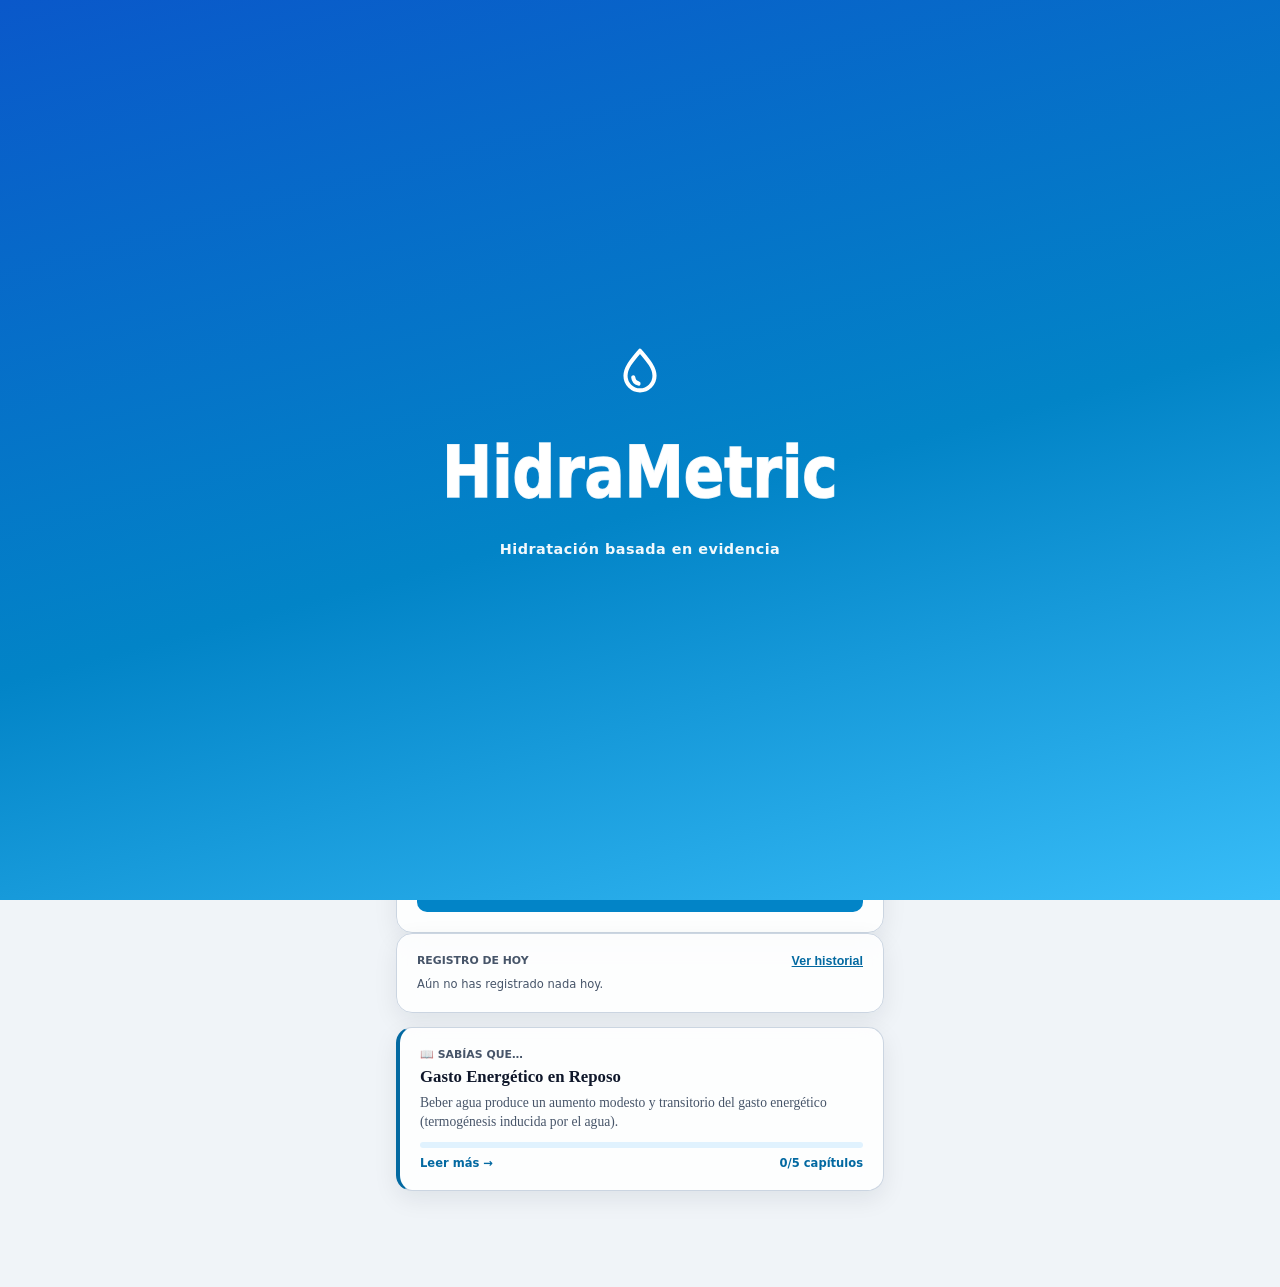
==== commit baccd2b5: "feat: Forzar color de fondo azul corporativo en html desde el inicio" ====
--- a/index.html
+++ b/index.html
@@ -24,7 +24,7 @@
   <!-- Garantiza fondo #0284c7 instantáneo antes de cargar styles.css -->
  <style>
   /* Fuerza el color azul corporativo en html, body y splash desde el milisegundo cero */
-  html, body {
+  html {
     background-color: #0284c7 !important;
     margin: 0;
     padding: 0;
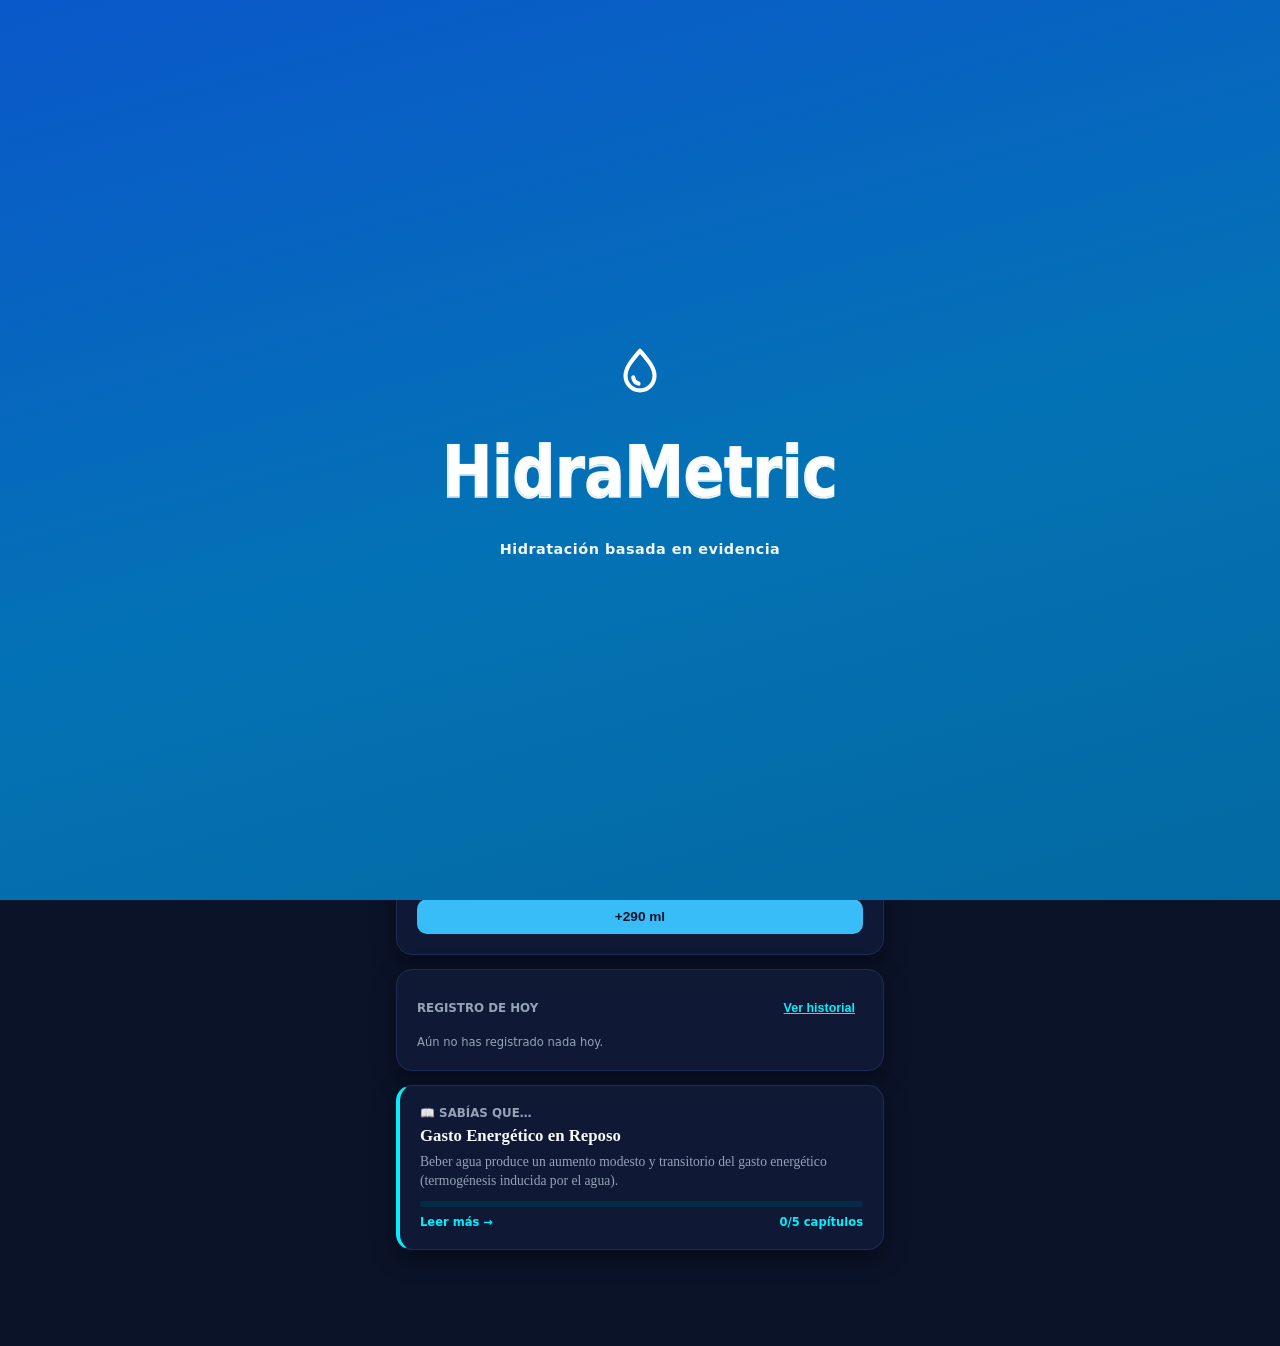
==== commit 84567c4e: "feat: implement automatic light/dark theme switching based on local sunrise/sunset times refactor: o" ====
--- a/index.html
+++ b/index.html
@@ -1,482 +1,161 @@
 <!DOCTYPE html>
 <html lang="es" data-theme="light">
 <head>
-  <meta charset="UTF-8">
-  <meta name="viewport" content="width=device-width, initial-scale=1, viewport-fit=cover">
-  <meta name="description" content="Planificador de hidratación basado en evidencia (EFSA, Mifflin–St Jeor)">
-  
-  <!-- Colores de barra de estado y PWA -->
-  <meta name="theme-color" content="#0284c7">
-  <meta name="msapplication-TileColor" content="#0284c7">
-  <meta name="apple-mobile-web-app-status-bar-style" content="black-translucent">
-  <meta name="mobile-web-app-capable" content="yes">
-  <meta name="apple-mobile-web-app-capable" content="yes">
-  <meta name="apple-mobile-web-app-title" content="HidraMetric">
-
-  <!-- Manifiesto e Iconos -->
-  <link rel="manifest" href="manifest.webmanifest">
-  <link rel="icon" type="image/png" sizes="192x192" href="android-chrome-192x192.png">
-  <link rel="icon" type="image/png" sizes="512x512" href="android-chrome-512x512.png">
-  <link rel="apple-touch-icon" sizes="192x192" href="android-chrome-192x192.png">
-
-  <title>HidraMetric · Planificador de hidratación basado en evidencia</title>
-
-  <!-- Garantiza fondo #0284c7 instantáneo antes de cargar styles.css -->
- <style>
-  /* Fuerza el color azul corporativo en html, body y splash desde el milisegundo cero */
-  html {
-    background-color: #0284c7 !important;
-    margin: 0;
-    padding: 0;
-  }
-  .splash {
-    background-color: #0284c7 !important;
-  }
-</style>
-  <link rel="stylesheet" href="css/styles.css">
+<meta charset="UTF-8">
+<meta name="viewport" content="width=device-width,initial-scale=1,viewport-fit=cover">
+<meta name="description" content="Planificador de hidratación basado en evidencia (EFSA, Mifflin–St Jeor)">
+<meta name="theme-color" content="#0284c7">
+<script src="js/tema.js"></script>
+<link rel="manifest" href="manifest.webmanifest">
+<link rel="icon" href="icons/icon.svg" type="image/svg+xml">
+<link rel="apple-touch-icon" href="icons/icon-192.png">
+<meta name="mobile-web-app-capable" content="yes">
+<meta name="apple-mobile-web-app-capable" content="yes">
+<meta name="apple-mobile-web-app-title" content="HidraMetric">
+<title>HidraMetric · Planificador de hidratación basado en evidencia</title>
+<link rel="stylesheet" href="css/styles.css">
 </head>
 <body>
+<div class="splash" id="splash" aria-hidden="true"><div class="sp-in">
+<svg class="sp-drop" viewBox="0 0 24 24"><use href="#i-drop"/></svg>
+<svg class="sp-name" viewBox="0 0 340 90"><defs><clipPath id="spc"><text x="170" y="66" text-anchor="middle" textLength="320" lengthAdjust="spacingAndGlyphs" font-size="58" font-weight="800" font-family="system-ui,-apple-system,Segoe UI,Roboto,sans-serif">HidraMetric</text></clipPath></defs>
+<text class="ol" x="170" y="66" text-anchor="middle" textLength="320" lengthAdjust="spacingAndGlyphs" font-size="58" font-weight="800" font-family="system-ui,-apple-system,Segoe UI,Roboto,sans-serif">HidraMetric</text>
+<g clip-path="url(#spc)"><g class="sp-agua"><g class="sp-o2"><path d="M-160 8 Q-140 0 -120 8 T-80 8 T-40 8 T0 8 T40 8 T80 8 T120 8 T160 8 T200 8 T240 8 T280 8 T320 8 T360 8 T400 8 T440 8 T480 8 V130 H-160Z" fill="rgba(255,255,255,.55)"/></g><g class="sp-o1"><path d="M-160 6 Q-140 14 -120 6 T-80 6 T-40 6 T0 6 T40 6 T80 6 T120 6 T160 6 T200 6 T240 6 T280 6 T320 6 T360 6 T400 6 T440 6 T480 6 V130 H-160Z" fill="#fff"/></g></g></g></svg>
+<p class="sp-tag">Hidratación basada en evidencia</p></div></div>
 
-  <!-- Splash Screen -->
-  <div class="splash" id="splash" aria-hidden="true">
-    <div class="sp-in">
-      <svg class="sp-drop" viewBox="0 0 24 24"><use href="#i-drop"/></svg>
-      <svg class="sp-name" viewBox="0 0 340 90">
-        <defs>
-          <clipPath id="spc">
-            <text x="170" y="66" text-anchor="middle" textLength="320" lengthAdjust="spacingAndGlyphs" font-size="58" font-weight="800" font-family="system-ui,-apple-system,Segoe UI,Roboto,sans-serif">HidraMetric</text>
-          </clipPath>
-        </defs>
-        <text class="ol" x="170" y="66" text-anchor="middle" textLength="320" lengthAdjust="spacingAndGlyphs" font-size="58" font-weight="800" font-family="system-ui,-apple-system,Segoe UI,Roboto,sans-serif">HidraMetric</text>
-        <g clip-path="url(#spc)">
-          <g class="sp-agua">
-            <g class="sp-o2">
-              <path d="M-160 8 Q-140 0 -120 8 T-80 8 T-40 8 T0 8 T40 8 T80 8 T120 8 T160 8 T200 8 T240 8 T280 8 T320 8 T360 8 T400 8 T440 8 T480 8 V130 H-160Z" fill="rgba(255,255,255,.55)"/>
-            </g>
-            <g class="sp-o1">
-              <path d="M-160 6 Q-140 14 -120 6 T-80 6 T-40 6 T0 6 T40 6 T80 6 T120 6 T160 6 T200 6 T240 6 T280 6 T320 6 T360 6 T400 6 T440 6 T480 6 V130 H-160Z" fill="#fff"/>
-            </g>
-          </g>
-        </g>
-      </svg>
-      <p class="sp-tag">Hidratación basada en evidencia</p>
-    </div>
-  </div>
+<svg class="sprite" width="0" height="0" aria-hidden="true"><defs>
+<symbol id="i-menu" viewBox="0 0 24 24"><path d="M4 7h16M4 12h16M4 17h16"/></symbol>
+<symbol id="i-moon" viewBox="0 0 24 24"><path d="M20.5 14.2A8.5 8.5 0 0 1 9.8 3.5a8.5 8.5 0 1 0 10.7 10.7z"/></symbol>
+<symbol id="i-sun" viewBox="0 0 24 24"><circle cx="12" cy="12" r="4"/><path d="M12 2.5v2M12 19.5v2M2.5 12h2M19.5 12h2M5.3 5.3l1.4 1.4M17.3 17.3l1.4 1.4M5.3 18.7l1.4-1.4M17.3 6.7l1.4-1.4"/></symbol>
+<symbol id="i-drop" viewBox="0 0 24 24"><path d="M12 3.2c3.2 3.8 6 6.9 6 10.4a6 6 0 0 1-12 0c0-3.5 2.8-6.6 6-10.4z"/><path d="M9.2 14.2a3 3 0 0 0 2.2 2.6"/></symbol>
+<symbol id="i-glass" viewBox="0 0 24 24"><path d="M6.5 3.5h11l-1.4 15.2a2 2 0 0 1-2 1.8H9.9a2 2 0 0 1-2-1.8z"/><path d="M7.2 10.5c1.7-1 3.3 1 5 0s3.3-1 4.6 0"/></symbol>
+<symbol id="i-coffee" viewBox="0 0 24 24"><path d="M4.5 9h11v5a5 5 0 0 1-5 5h-1a5 5 0 0 1-5-5z"/><path d="M15.5 10.5h1.2a2.4 2.4 0 0 1 0 4.8h-1.2"/><path d="M8 3.5c0 1 1 1.3 1 2.3M12 3.5c0 1 1 1.3 1 2.3"/></symbol>
+<symbol id="i-undo" viewBox="0 0 24 24"><path d="M9 7 4.5 11.5 9 16"/><path d="M5 11.5h9a4.5 4.5 0 0 1 0 9h-3"/></symbol>
+<symbol id="i-reset" viewBox="0 0 24 24"><path d="M4 12a8 8 0 0 1 13.7-5.6L20 8.5"/><path d="M20 4v4.5h-4.5"/><path d="M20 12a8 8 0 0 1-13.7 5.6L4 15.5"/><path d="M4 20v-4.5h4.5"/></symbol>
+<symbol id="i-home" viewBox="0 0 24 24"><path d="M3.5 11 12 3.8l8.5 7.2"/><path d="M5.5 9.8V20h4.3v-5.5h4.4V20h4.3V9.8"/></symbol>
+<symbol id="i-cal" viewBox="0 0 24 24"><rect x="3.5" y="5" width="17" height="15.5" rx="3"/><path d="M3.5 10h17M8 3v4M16 3v4M8 14.5h2M12 14.5h2"/></symbol>
+<symbol id="i-alarm" viewBox="0 0 24 24"><circle cx="12" cy="13" r="7.5"/><path d="M12 9v4.2l2.6 1.6M4.5 4.5l-2 2M19.5 4.5l2 2"/></symbol>
+<symbol id="i-user" viewBox="0 0 24 24"><circle cx="12" cy="8" r="4"/><path d="M4.5 20.5c.6-4 3.7-6.2 7.5-6.2s6.9 2.2 7.5 6.2"/></symbol>
+<symbol id="i-share" viewBox="0 0 24 24"><path d="M12 15V3.5M8 7.5l4-4 4 4"/><path d="M5 12v6.5A2 2 0 0 0 7 20.5h10a2 2 0 0 0 2-2V12"/></symbol>
+<symbol id="i-flame" viewBox="0 0 24 24"><path d="M12 3c.5 3.5 4.5 5.5 4.5 10a4.5 4.5 0 0 1-9 0c0-1.8.8-3 1.8-4 .2 1.2.9 1.8 1.6 2 .3-3-.3-5 1.1-8z"/></symbol>
+<symbol id="i-book" viewBox="0 0 24 24"><path d="M12 6.5C10.5 5 8 4.5 4.5 4.5v13c3.5 0 6 .5 7.5 2 1.5-1.5 4-2 7.5-2v-13c-3.5 0-6 .5-7.5 2z"/><path d="M12 6.5v13"/></symbol>
+<symbol id="i-flask" viewBox="0 0 24 24"><path d="M9.5 3.5h5M10.5 3.5v5.8L5 18.5a1.8 1.8 0 0 0 1.6 2.7h10.8A1.8 1.8 0 0 0 19 18.5l-5.5-9.2V3.5"/><path d="M7.5 15h9"/></symbol>
+<symbol id="i-info" viewBox="0 0 24 24"><circle cx="12" cy="12" r="8.5"/><path d="M12 11v5.2M12 7.8v.1"/></symbol>
+<symbol id="i-install" viewBox="0 0 24 24"><path d="M12 4v11M8 11l4 4 4-4M5 19.5h14"/></symbol>
+<symbol id="i-ruler" viewBox="0 0 24 24"><rect x="2.5" y="8" width="19" height="8" rx="1.8"/><path d="M6.5 8v3M10.5 8v4.5M14.5 8v3M18 8v4.5"/></symbol>
+<symbol id="i-chev-l" viewBox="0 0 24 24"><path d="M14.5 6 8.5 12l6 6"/></symbol>
+<symbol id="i-chev-r" viewBox="0 0 24 24"><path d="m9.5 6 6 6-6 6"/></symbol>
+<symbol id="i-chart" viewBox="0 0 24 24"><path d="M5 20v-8M12 20V5M19 20v-11"/><path d="M3 20.5h18"/></symbol>
+</defs></svg>
+<header class="top"><button class="ico" id="menuBtn" aria-label="Menú"><svg class="ic" aria-hidden="true"><use href="#i-menu"/></svg></button><h1>HidraMetric</h1><div class="clock" id="clockBox"><span id="clock">--:--:--</span><button class="wx" id="wx" aria-label="Clima">Ver clima</button></div><button class="ico" id="themeBtn" aria-label="Cambiar tema"><svg class="ic" aria-hidden="true"><use href="#i-moon"/></svg></button></header>
+<div id="drawer"><div class="pn"><div class="dwh"><span class="av sm" id="dwAv"></span><div><h3>HidraMetric</h3><small id="dwNom"></small></div></div>
+<button class="di" data-go="home"><svg class="ic" aria-hidden="true"><use href="#i-home"/></svg> Inicio</button><button class="di" data-go="tomas"><svg class="ic" aria-hidden="true"><use href="#i-cal"/></svg> Plan de tomas</button><button class="di" data-go="alarmas"><svg class="ic" aria-hidden="true"><use href="#i-alarm"/></svg> Alarmas y horarios</button><button class="di" data-go="perfil"><svg class="ic" aria-hidden="true"><use href="#i-user"/></svg> Perfil y requerimiento</button><button class="di" data-go="calorias"><svg class="ic" aria-hidden="true"><use href="#i-flame"/></svg> Calorías y gasto</button><button class="di" data-go="historial"><svg class="ic" aria-hidden="true"><use href="#i-chart"/></svg> Historial</button><button class="di" data-go="medidas"><svg class="ic" aria-hidden="true"><use href="#i-ruler"/></svg> Guía de medidas</button><button class="di" data-go="libro"><svg class="ic" aria-hidden="true"><use href="#i-book"/></svg> Beneficios de hidratarte <span class="nw" id="nwDot" hidden>NUEVO</span></button><button class="di" data-go="base"><svg class="ic" aria-hidden="true"><use href="#i-flask"/></svg> Base científica</button><button class="di" data-share><svg class="ic" aria-hidden="true"><use href="#i-share"/></svg> Compartir app</button><button class="di" id="installBtn" hidden><svg class="ic" aria-hidden="true"><use href="#i-install"/></svg> Instalar app</button><button class="di" data-go="acerca"><svg class="ic" aria-hidden="true"><use href="#i-info"/></svg> Acerca de</button></div><div class="sc" id="scrim"></div></div>
+<main class="app"><section id="v-home"><div class="hi"><button class="av" id="hiAv" data-go="perfil" aria-label="Abrir perfil"></button><div><div class="hi1" id="hi1">Hola</div><div class="hi2" id="hi2"></div></div></div><div class="abar" role="toolbar" aria-label="Registrar consumo"><button data-add="250"><i><svg class="ic" aria-hidden="true"><use href="#i-drop"/></svg></i>+250 ml</button><button data-add="300"><i><svg class="ic" aria-hidden="true"><use href="#i-glass"/></svg></i>+300 ml</button><button id="customBtn"><i><svg class="ic" aria-hidden="true"><use href="#i-coffee"/></svg></i>Bebidas</button><button id="undoBtn"><i><svg class="ic" aria-hidden="true"><use href="#i-undo"/></svg></i>Deshacer</button><button id="resetBtn" class="rs"><i><svg class="ic" aria-hidden="true"><use href="#i-reset"/></svg></i>Reiniciar</button></div>
+<div class="banner" id="banner" role="alert"><span id="bannerTxt"></span><button class="btn o" style="padding:4px 8px;font-size:.75rem" id="moreBtn">Saber más</button></div><section class="card hero"><div class="hb">
+<svg id="bottle" viewBox="0 0 360 310" role="img" aria-label="Botella que se llena con tu consumo de agua">
+<defs><linearGradient id="wg" x1="0" y1="0" x2="0" y2="1"><stop id="s1" offset="0" stop-color="#ffffff"/><stop id="s2" offset="1" stop-color="#e0f2fe"/></linearGradient><clipPath id="bc"><path d="M162 30H198V44C198 56 226 64 230 96V258Q230 284 204 284H156Q130 284 130 258V96C134 64 162 56 162 44Z"/></clipPath></defs>
+<path d="M162 30H198V44C198 56 226 64 230 96V258Q230 284 204 284H156Q130 284 130 258V96C134 64 162 56 162 44Z" fill="rgba(255,255,255,.14)"/>
+<g clip-path="url(#bc)"><g id="wv" style="transform:translateY(284px);transition:transform .9s cubic-bezier(.4,0,.2,1)"><g class="w2"><path d="M-60 8Q-45 0-30 8T0 8T30 8T60 8T90 8T120 8T150 8T180 8T210 8T240 8T270 8V330H-60Z" fill="url(#wg)" opacity=".55"/></g><g class="w1"><path d="M-60 6Q-45 14-30 6T0 6T30 6T60 6T90 6T120 6T150 6T180 6T210 6T240 6T270 6V330H-60Z" fill="url(#wg)"/></g></g></g>
+<path d="M162 30H198V44C198 56 226 64 230 96V258Q230 284 204 284H156Q130 284 130 258V96C134 64 162 56 162 44Z" fill="none" stroke="#fff" stroke-width="5" stroke-linejoin="round"/>
+<rect x="160" y="6" width="40" height="22" rx="5" fill="#fff"/>
+<g id="mkL" style="transform:translateY(284px);transition:transform .9s cubic-bezier(.4,0,.2,1)"><line x1="8" y1="0" x2="128" y2="0" stroke="#fff" stroke-opacity=".85"/><text id="mkLv" x="8" y="-8" fill="#fff" font-size="26" font-weight="700">0 ml</text><text x="8" y="18" fill="#fff" fill-opacity=".92" font-size="15.5" letter-spacing=".5">CONSUMIDO</text></g>
+<g id="mkR" style="transform:translateY(284px);transition:transform .9s cubic-bezier(.4,0,.2,1)"><line x1="232" y1="0" x2="352" y2="0" stroke="#fff" stroke-opacity=".85"/><text id="mkRv" x="352" y="-8" text-anchor="end" fill="#fff" font-size="26" font-weight="700">0 ml</text><text id="mkRt" x="352" y="18" text-anchor="end" fill="#fff" fill-opacity=".92" font-size="15.5" letter-spacing=".5">META --:--</text></g>
+</svg>
+<div class="pct" id="pct">0 %</div><div class="vol" id="vol">0 ml</div><div class="exc" id="exc"></div><div class="msg" id="msg"></div></div>
+<div class="stats"><div><small>Faltan</small><span><b id="stLeft">–</b> ml</span></div><div><small>Meta</small><span><b id="stGoal">–</b> ml</span></div></div></section>
 
-  <!-- Sprite de Iconos SVG -->
-  <svg class="sprite" width="0" height="0" aria-hidden="true">
-    <defs>
-      <symbol id="i-menu" viewBox="0 0 24 24"><path d="M4 7h16M4 12h16M4 17h16"/></symbol>
-      <symbol id="i-moon" viewBox="0 0 24 24"><path d="M20.5 14.2A8.5 8.5 0 0 1 9.8 3.5a8.5 8.5 0 1 0 10.7 10.7z"/></symbol>
-      <symbol id="i-sun" viewBox="0 0 24 24"><circle cx="12" cy="12" r="4"/><path d="M12 2.5v2M12 19.5v2M2.5 12h2M19.5 12h2M5.3 5.3l1.4 1.4M17.3 17.3l1.4 1.4M5.3 18.7l1.4-1.4M17.3 6.7l1.4-1.4"/></symbol>
-      <symbol id="i-drop" viewBox="0 0 24 24"><path d="M12 3.2c3.2 3.8 6 6.9 6 10.4a6 6 0 0 1-12 0c0-3.5 2.8-6.6 6-10.4z"/><path d="M9.2 14.2a3 3 0 0 0 2.2 2.6"/></symbol>
-      <symbol id="i-glass" viewBox="0 0 24 24"><path d="M6.5 3.5h11l-1.4 15.2a2 2 0 0 1-2 1.8H9.9a2 2 0 0 1-2-1.8z"/><path d="M7.2 10.5c1.7-1 3.3 1 5 0s3.3-1 4.6 0"/></symbol>
-      <symbol id="i-coffee" viewBox="0 0 24 24"><path d="M4.5 9h11v5a5 5 0 0 1-5 5h-1a5 5 0 0 1-5-5z"/><path d="M15.5 10.5h1.2a2.4 2.4 0 0 1 0 4.8h-1.2"/><path d="M8 3.5c0 1 1 1.3 1 2.3M12 3.5c0 1 1 1.3 1 2.3"/></symbol>
-      <symbol id="i-undo" viewBox="0 0 24 24"><path d="M9 7 4.5 11.5 9 16"/><path d="M5 11.5h9a4.5 4.5 0 0 1 0 9h-3"/></symbol>
-      <symbol id="i-reset" viewBox="0 0 24 24"><path d="M4 12a8 8 0 0 1 13.7-5.6L20 8.5"/><path d="M20 4v4.5h-4.5"/><path d="M20 12a8 8 0 0 1-13.7 5.6L4 15.5"/><path d="M4 20v-4.5h4.5"/></symbol>
-      <symbol id="i-home" viewBox="0 0 24 24"><path d="M3.5 11 12 3.8l8.5 7.2"/><path d="M5.5 9.8V20h4.3v-5.5h4.4V20h4.3V9.8"/></symbol>
-      <symbol id="i-cal" viewBox="0 0 24 24"><rect x="3.5" y="5" width="17" height="15.5" rx="3"/><path d="M3.5 10h17M8 3v4M16 3v4M8 14.5h2M12 14.5h2"/></symbol>
-      <symbol id="i-alarm" viewBox="0 0 24 24"><circle cx="12" cy="13" r="7.5"/><path d="M12 9v4.2l2.6 1.6M4.5 4.5l-2 2M19.5 4.5l2 2"/></symbol>
-      <symbol id="i-user" viewBox="0 0 24 24"><circle cx="12" cy="8" r="4"/><path d="M4.5 20.5c.6-4 3.7-6.2 7.5-6.2s6.9 2.2 7.5 6.2"/></symbol>
-      <symbol id="i-share" viewBox="0 0 24 24"><path d="M12 15V3.5M8 7.5l4-4 4 4"/><path d="M5 12v6.5A2 2 0 0 0 7 20.5h10a2 2 0 0 0 2-2V12"/></symbol>
-      <symbol id="i-flame" viewBox="0 0 24 24"><path d="M12 3c.5 3.5 4.5 5.5 4.5 10a4.5 4.5 0 0 1-9 0c0-1.8.8-3 1.8-4 .2 1.2.9 1.8 1.6 2 .3-3-.3-5 1.1-8z"/></symbol>
-      <symbol id="i-book" viewBox="0 0 24 24"><path d="M12 6.5C10.5 5 8 4.5 4.5 4.5v13c3.5 0 6 .5 7.5 2 1.5-1.5 4-2 7.5-2v-13c-3.5 0-6 .5-7.5 2z"/><path d="M12 6.5v13"/></symbol>
-      <symbol id="i-flask" viewBox="0 0 24 24"><path d="M9.5 3.5h5M10.5 3.5v5.8L5 18.5a1.8 1.8 0 0 0 1.6 2.7h10.8A1.8 1.8 0 0 0 19 18.5l-5.5-9.2V3.5"/><path d="M7.5 15h9"/></symbol>
-      <symbol id="i-info" viewBox="0 0 24 24"><circle cx="12" cy="12" r="8.5"/><path d="M12 11v5.2M12 7.8v.1"/></symbol>
-      <symbol id="i-install" viewBox="0 0 24 24"><path d="M12 4v11M8 11l4 4 4-4M5 19.5h14"/></symbol>
-      <symbol id="i-ruler" viewBox="0 0 24 24"><rect x="2.5" y="8" width="19" height="8" rx="1.8"/><path d="M6.5 8v3M10.5 8v4.5M14.5 8v3M18 8v4.5"/></symbol>
-      <symbol id="i-chev-l" viewBox="0 0 24 24"><path d="M14.5 6 8.5 12l6 6"/></symbol>
-      <symbol id="i-chev-r" viewBox="0 0 24 24"><path d="m9.5 6 6 6-6 6"/></symbol>
-      <symbol id="i-chart" viewBox="0 0 24 24"><path d="M5 20v-8M12 20V5M19 20v-11"/><path d="M3 20.5h18"/></symbol>
-    </defs>
-  </svg>
+<section class="card ahora" id="ahora"><h4>Ahora</h4><div id="ahoraBox"></div></section>
+<section class="card ahora" id="hoyCard"><div class="hh2"><h4>Registro de hoy</h4><button class="lnk" data-go="historial">Ver historial</button></div><div id="hoyList"></div></section>
+<section class="card teaser" id="teaser" hidden></section></section><section id="v-tomas" hidden><h2 class="vt">Plan de tomas</h2><div class="card"><div class="tl" id="tl"></div>
+ <p class="note">Las tomas reparten la meta de forma uniforme durante las horas de vigilia. Una toma se marca como cumplida cuando el acumulado alcanza lo previsto hasta ese momento.</p></div></section><section id="v-alarmas" hidden><h2 class="vt">Alarmas y horarios</h2><div class="card">
+ <p class="note" id="cnote" hidden>Estás usando un plan personalizado: si cambias tu perfil, la meta se actualiza pero tus tomas no. Pulsa «Restablecer automático» para recalcularlas.</p>
+ <div id="edRows" class="tl"></div>
+ <div class="btns" style="margin-top:12px"><button class="btn o" id="addSlot">+ Toma</button><button class="btn o" id="autoSlots">Restablecer automático</button></div>
+ <div class="fg" style="margin-top:14px"><label style="display:flex;gap:8px;align-items:center;text-transform:none;font-size:.8rem"><input type="checkbox" id="alOn" style="width:auto"> Alarma con la app abierta (sonido, vibración y aviso)</label></div>
+ <button class="btn" style="width:100%;margin-top:12px" id="icsBtn">Exportar alarmas al calendario (.ics)</button>
+ <p class="note">La alarma en la app solo suena con la página abierta. Para alarmas con el teléfono bloqueado, exporta el .ics e impórtalo en tu calendario (se repite a diario). Si cambias horarios, borra los eventos anteriores y vuelve a exportar. Cada toma tiene su casilla para activar o desactivar su alarma.</p>
+</div>
+<div class="card" style="margin-top:14px"><h2>Consejos de hidratación</h2>
+<div class="fg"><label for="tipFreq">Frecuencia</label><select id="tipFreq"><option value="0">Desactivados</option><option value="3">Pocos (3 al día)</option><option value="99">Uno entre cada toma</option></select></div>
+<p class="note">Mensajes breves y variados entre tus tomas, solo dentro de tu horario de despertar y dormir y nunca después de la última toma. Con la app abierta aparecen como aviso discreto; en segundo plano, como notificación si diste permiso. Un mismo consejo no se repite hasta haber visto los demás.</p>
+<label style="display:flex;gap:8px;align-items:center;margin-top:12px;text-transform:none;font-size:.8rem"><input type="checkbox" id="icsTips" style="width:auto" checked> Incluir consejos en el .ics (14 días; vuelve a exportar para renovarlos)</label>
+<div class="btns" style="margin-top:12px"><button class="btn o" id="tipTest">Probar un consejo</button></div></div>
 
-  <!-- Cabecera Superior -->
-  <header class="top">
-    <button class="ico" id="menuBtn" aria-label="Menú"><svg class="ic" aria-hidden="true"><use href="#i-menu"/></svg></button>
-    <h1>HidraMetric</h1>
-    <div class="clock" id="clockBox">
-      <span id="clock">--:--:--</span>
-      <button class="wx" id="wx" aria-label="Clima">Ver clima</button>
-    </div>
-    <button class="ico" id="themeBtn" aria-label="Cambiar tema"><svg class="ic" aria-hidden="true"><use href="#i-moon"/></svg></button>
-  </header>
+<div class="card" style="margin-top:14px"><h2>Sonidos de logro</h2>
+<label style="display:flex;gap:8px;align-items:center;text-transform:none;font-size:.82rem"><input type="checkbox" id="sndOn" style="width:auto"> Sonar al registrar la primera toma del día y al cumplir la meta</label>
+<div class="btns" style="margin-top:12px;justify-content:flex-start"><button class="btn o" id="sndTest">Escuchar</button></div>
+<p class="note">Son sonidos breves generados por la propia app, una vez al día cada uno. Siguen el volumen multimedia del teléfono.</p></div>
+</section><section id="v-perfil" hidden><h2 class="vt">Perfil y requerimiento</h2>
+<div class="card" style="margin-bottom:14px"><div class="idb"><button class="av" id="avBtn" aria-label="Cambiar foto"></button><div class="fg" style="flex:1"><label for="nombre">Nombre o seudónimo</label><input id="nombre" type="text" maxlength="24" autocomplete="nickname" placeholder="¿Cómo quieres que te llamemos?"></div></div>
+<div class="avs" id="avList"></div>
+<div class="btns" style="justify-content:flex-start"><button class="btn o" id="fotoBtn">📷 Subir foto</button><button class="btn o" id="fotoRm" hidden>Quitar foto</button></div><input type="file" id="fotoIn" accept="image/*" hidden>
+<p class="note">Tu nombre, avatar y foto se guardan solo en este dispositivo y aparecen en la pantalla principal.</p></div>
+<div class="card" style="margin-bottom:14px"><h2>Apariencia</h2>
+<div class="seg" id="temaSeg" role="radiogroup" aria-label="Tema de la app"><button role="radio" aria-checked="true" data-tema="auto">Automático</button><button role="radio" aria-checked="false" data-tema="claro">Claro</button><button role="radio" aria-checked="false" data-tema="oscuro">Oscuro</button></div>
+<p class="note" id="temaInfo" style="margin:12px 0 0"></p></div><div class="card">
+ <div class="g2">
+  <div class="fg"><label for="sexo">Sexo biológico</label><select id="sexo"><option value="h">Hombre</option><option value="m">Mujer</option></select></div>
+  <div class="fg"><label for="edad">Edad (años)</label><input id="edad" type="number" value="30" min="18" max="100"></div>
+  <div class="fg"><label for="estatura">Estatura (cm)</label><input id="estatura" type="number" value="175" min="120" max="230"></div>
+  <div class="fg"><label for="peso">Peso (kg)</label><input id="peso" type="number" value="94" min="30" max="250" step=".1"></div>
+  <div class="fg full"><label for="act">Nivel de actividad</label><select id="act"><option value="1.2">Sedentario (×1.2)</option><option value="1.375">Ligero, 1–3 d/sem (×1.375)</option><option value="1.55" selected>Moderado, 3–5 d/sem (×1.55)</option><option value="1.725">Intenso, 6–7 d/sem (×1.725)</option></select></div>
+  <div class="fg"><label for="clima">Ambiente</label><select id="clima"><option value="0">Templado</option><option value="500">Cálido / calor (+500 ml)</option></select></div>
+  <div class="fg"><label for="estado">Condición</label><select id="estado"><option value="0">Ninguna</option><option value="300">Embarazo (+300 ml)</option><option value="700">Lactancia (+700 ml)</option></select></div>
+  <div class="fg"><label for="desp">Hora de despertar</label><input id="desp" type="number" value="7" min="0" max="12"></div>
+  <div class="fg"><label for="dorm">Hora de dormir</label><input id="dorm" type="number" value="23" min="16" max="24"></div>
+ </div>
+ <div class="err-msg" id="err"></div>
+ <div class="mp">
+  <div><h4>BMR</h4><p id="bmr">–</p></div>
+  <div><h4>TDEE</h4><p id="tdee">–</p></div>
+  <div><h4>Meta bebida</h4><p id="meta">–</p></div>
+ </div>
+ <p class="note" id="desglose"></p>
+</div></section><section id="v-calorias" hidden><h2 class="vt">Calorías y gasto</h2><div class="card cal"><div id="calBox"></div><p class="note">Información orientativa; no es una prescripción dietética ni sustituye el consejo de un profesional de la salud.</p></div></section><section id="v-base" hidden><h2 class="vt">Base científica</h2><div class="card">
+ <ul class="src">
+  <li><b>Meta de agua total:</b> ingesta adecuada EFSA 2010 de 2,0 L/día (mujeres) y 2,5 L/día (hombres), que incluye el agua de los alimentos; la app asume ~20 % por alimentos y ~80 % por bebidas. Se toma el mayor entre ese valor y 1 ml por kcal de gasto energético (criterio clásico NRC 1989). <a style="color:var(--neon)" href="https://www.efsa.europa.eu/en/press/news/nda100326" target="_blank" rel="noopener">EFSA</a></li>
+  <li><b>BMR:</b> ecuación de Mifflin–St Jeor (Am J Clin Nutr 1990;51:241-7): 10·peso + 6,25·estatura − 5·edad + 5 (hombres) o − 161 (mujeres).</li>
+  <li><b>TDEE:</b> BMR × factor de actividad (1,2 a 1,725), estimación convencional.</li>
+  <li><b>Embarazo/lactancia:</b> +300 ml / +700 ml (valores EFSA 2010).</li>
+  <li><b>Ritmo máximo:</b> la capacidad renal de excretar agua es de orientativamente 0,8–1 L/h; beber más rápido eleva el riesgo de hiponatremia (consenso de hiponatremia asociada al ejercicio, Clin J Sport Med 2015).</li>
+  <li><b>Calor (+500 ml):</b> estimación prudente; la necesidad real varía mucho entre personas.</li>
+ <li><b>Otras bebidas:</b> los valores de EFSA son de agua total (bebidas de todo tipo y humedad de los alimentos, ≈20 % del total). Por eso café, té, jugo, leche y demás bebidas sin alcohol suman el 100 % de su volumen. En el estudio de Maughan et al. (Am J Clin Nutr 2016), café, té y otras bebidas habituales no se diferenciaron del agua en la orina producida (ensayo en hombres jóvenes, un litro por toma). El alcohol se registra pero no suma, y la sopa se registra como alimento.</li>
+  </ul>
+ <p class="note">Herramienta informativa para adultos sanos de 18 años o más. No sustituye el consejo médico; con enfermedad renal, cardíaca, hepática o tratamientos que alteren el equilibrio de líquidos, siga las indicaciones de su médico.</p>
+</div></section><section id="v-libro" hidden><div id="libroBox"></div></section>
+<section id="v-historial" hidden><h2 class="vt">Historial</h2><div id="historialBox"></div></section>
+<section id="v-medidas" hidden><div id="medidasBox"></div></section>
+<section id="v-acerca" hidden><h2 class="vt">Acerca de</h2><div class="card"><p class="note" style="font-size:.9rem"><b>HidraMetric</b> · v1.8.0<br><br>Planificador de hidratación que calcula tu meta diaria con referencias de EFSA y la ecuación de Mifflin–St Jeor, reparte las tomas durante el día y te avisa con alarmas. Tus datos se guardan solo en este dispositivo.<br><br>Herramienta informativa; no sustituye el consejo médico.</p></div>
+<div class="card" style="margin-top:14px"><h2>Tus datos</h2>
+<p class="note" id="stInfo" style="margin:0 0 12px">Leyendo el almacenamiento…</p>
+<div class="btns" style="justify-content:flex-start"><button class="btn o" id="stExp">Exportar copia (.json)</button><button class="btn o" id="stImp">Importar copia</button></div><input type="file" id="stIn" accept="application/json,.json" hidden>
+<p class="note">El historial se guarda solo en este dispositivo: tomas de los últimos 90 días, resumen diario de 24 meses y resumen mensual sin límite. Si cambias de teléfono o borras los datos del navegador, exporta antes una copia.</p></div>
+</section></main>
+<noscript><p style="padding:16px">HidraMetric necesita JavaScript.</p></noscript>
+<div class="sheet" id="sheet"><div class="sp" role="dialog" aria-modal="true" aria-label="Registrar bebida">
+<div class="sh-top"><h3>Registrar bebida</h3><button class="ico" id="shX" aria-label="Cerrar">✕</button></div>
+<div class="sh-amt"><b id="shAmt">250</b> ml</div><div class="sh-sub" id="shSub">Agua</div>
+<div class="chips" id="shTipos"></div><div class="sh-note" id="shNote" hidden></div>
+<div class="sh-when"><span>Hoy a las</span><input type="time" id="shTime"></div>
+<div class="sh-q"><button data-q="150">150</button><button data-q="250">250</button><button data-q="330">330</button><button data-q="500">500</button></div>
+<div style="text-align:center;margin:-2px 0 8px"><button class="lnk" data-go="medidas">¿Cuánto es un vaso? Guía de medidas</button></div>
+<div class="pad"><button data-k="1">1</button><button data-k="2">2</button><button data-k="3">3</button><button data-k="4">4</button><button data-k="5">5</button><button data-k="6">6</button><button data-k="7">7</button><button data-k="8">8</button><button data-k="9">9</button><button data-k="00">00</button><button data-k="0">0</button><button data-k="<" aria-label="Borrar">⌫</button></div>
+<div class="err-msg" id="shErr"></div><button class="btn" id="shAdd" style="width:100%;margin-top:12px">Añadir</button></div></div>
+<div class="toast" id="toast" hidden role="status"></div>
+<nav class="bot"><button data-go="home" class="act"><i><svg class="ic" aria-hidden="true"><use href="#i-home"/></svg></i>Home</button><button data-go="tomas"><i><svg class="ic" aria-hidden="true"><use href="#i-cal"/></svg></i>Tomas</button><button data-go="alarmas"><i><svg class="ic" aria-hidden="true"><use href="#i-alarm"/></svg></i>Alarmas</button><button data-go="perfil"><i><svg class="ic" aria-hidden="true"><use href="#i-user"/></svg></i>Perfil</button><button data-share><i><svg class="ic" aria-hidden="true"><use href="#i-share"/></svg></i>Compartir</button></nav>
+<div class="ov" id="ov"><div class="mc" role="dialog" aria-modal="true"><h3 id="mt"></h3><div id="mb"></div><button class="btn" style="width:100%" id="mx">Entendido</button></div></div>
 
-  <!-- Menú Lateral (Drawer) -->
-  <div id="drawer">
-    <div class="pn">
-      <div class="dwh">
-        <span class="av sm" id="dwAv"></span>
-        <div>
-          <h3>HidraMetric</h3>
-          <small id="dwNom"></small>
-        </div>
-      </div>
-      <button class="di" data-go="home"><svg class="ic" aria-hidden="true"><use href="#i-home"/></svg> Inicio</button>
-      <button class="di" data-go="tomas"><svg class="ic" aria-hidden="true"><use href="#i-cal"/></svg> Plan de tomas</button>
-      <button class="di" data-go="alarmas"><svg class="ic" aria-hidden="true"><use href="#i-alarm"/></svg> Alarmas y horarios</button>
-      <button class="di" data-go="perfil"><svg class="ic" aria-hidden="true"><use href="#i-user"/></svg> Perfil y requerimiento</button>
-      <button class="di" data-go="calorias"><svg class="ic" aria-hidden="true"><use href="#i-flame"/></svg> Calorías y gasto</button>
-      <button class="di" data-go="historial"><svg class="ic" aria-hidden="true"><use href="#i-chart"/></svg> Historial</button>
-      <button class="di" data-go="medidas"><svg class="ic" aria-hidden="true"><use href="#i-ruler"/></svg> Guía de medidas</button>
-      <button class="di" data-go="libro"><svg class="ic" aria-hidden="true"><use href="#i-book"/></svg> Beneficios de hidratarte <span class="nw" id="nwDot" hidden>NUEVO</span></button>
-      <button class="di" data-go="base"><svg class="ic" aria-hidden="true"><use href="#i-flask"/></svg> Base científica</button>
-      <button class="di" data-share><svg class="ic" aria-hidden="true"><use href="#i-share"/></svg> Compartir app</button>
-      <button class="di" id="installBtn" hidden><svg class="ic" aria-hidden="true"><use href="#i-install"/></svg> Instalar app</button>
-      <button class="di" data-go="acerca"><svg class="ic" aria-hidden="true"><use href="#i-info"/></svg> Acerca de</button>
-    </div>
-    <div class="sc" id="scrim"></div>
-  </div>
-
-  <!-- Contenedor Principal -->
-  <main class="app">
-
-    <!-- Vista: Inicio -->
-    <section id="v-home">
-      <div class="hi">
-        <button class="av" id="hiAv" data-go="perfil" aria-label="Abrir perfil"></button>
-        <div>
-          <div class="hi1" id="hi1">Hola</div>
-          <div class="hi2" id="hi2"></div>
-        </div>
-      </div>
-
-      <div class="abar" role="toolbar" aria-label="Registrar consumo">
-        <button data-add="250"><i><svg class="ic" aria-hidden="true"><use href="#i-drop"/></svg></i>+250 ml</button>
-        <button data-add="300"><i><svg class="ic" aria-hidden="true"><use href="#i-glass"/></svg></i>+300 ml</button>
-        <button id="customBtn"><i><svg class="ic" aria-hidden="true"><use href="#i-coffee"/></svg></i>Bebidas</button>
-        <button id="undoBtn"><i><svg class="ic" aria-hidden="true"><use href="#i-undo"/></svg></i>Deshacer</button>
-        <button id="resetBtn" class="rs"><i><svg class="ic" aria-hidden="true"><use href="#i-reset"/></svg></i>Reiniciar</button>
-      </div>
-
-      <div class="banner" id="banner" role="alert">
-        <span id="bannerTxt"></span>
-        <button class="btn o" style="padding:4px 8px;font-size:.75rem" id="moreBtn">Saber más</button>
-      </div>
-
-      <section class="card hero">
-        <div class="hb">
-          <svg id="bottle" viewBox="0 0 360 310" role="img" aria-label="Botella que se llena con tu consumo de agua">
-            <defs>
-              <linearGradient id="wg" x1="0" y1="0" x2="0" y2="1">
-                <stop id="s1" offset="0" stop-color="#ffffff"/>
-                <stop id="s2" offset="1" stop-color="#e0f2fe"/>
-              </linearGradient>
-              <clipPath id="bc">
-                <path d="M162 30H198V44C198 56 226 64 230 96V258Q230 284 204 284H156Q130 284 130 258V96C134 64 162 56 162 44Z"/>
-              </clipPath>
-            </defs>
-            <path d="M162 30H198V44C198 56 226 64 230 96V258Q230 284 204 284H156Q130 284 130 258V96C134 64 162 56 162 44Z" fill="rgba(255,255,255,.14)"/>
-            <g clip-path="url(#bc)">
-              <g id="wv" style="transform:translateY(284px);transition:transform .9s cubic-bezier(.4,0,.2,1)">
-                <g class="w2"><path d="M-60 8Q-45 0-30 8T0 8T30 8T60 8T90 8T120 8T150 8T180 8T210 8T240 8T270 8V330H-60Z" fill="url(#wg)" opacity=".55"/></g>
-                <g class="w1"><path d="M-60 6Q-45 14-30 6T0 6T30 6T60 6T90 6T120 6T150 6T180 6T210 6T240 6T270 6V330H-60Z" fill="url(#wg)"/></g>
-              </g>
-            </g>
-            <path d="M162 30H198V44C198 56 226 64 230 96V258Q230 284 204 284H156Q130 284 130 258V96C134 64 162 56 162 44Z" fill="none" stroke="#fff" stroke-width="5" stroke-linejoin="round"/>
-            <rect x="160" y="6" width="40" height="22" rx="5" fill="#fff"/>
-            <g id="mkL" style="transform:translateY(284px);transition:transform .9s cubic-bezier(.4,0,.2,1)">
-              <line x1="8" y1="0" x2="128" y2="0" stroke="#fff" stroke-opacity=".85"/>
-              <text id="mkLv" x="8" y="-8" fill="#fff" font-size="26" font-weight="700">0 ml</text>
-              <text x="8" y="16" fill="#fff" fill-opacity=".8" font-size="11" letter-spacing="1">CONSUMIDO</text>
-            </g>
-            <g id="mkR" style="transform:translateY(284px);transition:transform .9s cubic-bezier(.4,0,.2,1)">
-              <line x1="232" y1="0" x2="352" y2="0" stroke="#fff" stroke-opacity=".85"/>
-              <text id="mkRv" x="352" y="-8" text-anchor="end" fill="#fff" font-size="26" font-weight="700">0 ml</text>
-              <text id="mkRt" x="352" y="16" text-anchor="end" fill="#fff" fill-opacity=".8" font-size="11" letter-spacing="1">META A LAS --:--</text>
-            </g>
-          </svg>
-          <div class="pct" id="pct">0 %</div>
-          <div class="vol" id="vol">0 ml</div>
-          <div class="exc" id="exc"></div>
-          <div class="msg" id="msg"></div>
-        </div>
-        <div class="stats">
-          <div><small>Faltan</small><span><b id="stLeft">–</b> ml</span></div>
-          <div><small>Meta</small><span><b id="stGoal">–</b> ml</span></div>
-        </div>
-      </section>
-
-      <section class="card ahora" id="ahora">
-        <h4>Ahora</h4>
-        <div id="ahoraBox"></div>
-      </section>
-
-      <section class="card ahora" id="hoyCard">
-        <div class="hh2">
-          <h4>Registro de hoy</h4>
-          <button class="lnk" data-go="historial">Ver historial</button>
-        </div>
-        <div id="hoyList"></div>
-      </section>
-
-      <section class="card teaser" id="teaser" hidden></section>
-    </section>
-
-    <!-- Vista: Plan de tomas -->
-    <section id="v-tomas" hidden>
-      <h2 class="vt">Plan de tomas</h2>
-      <div class="card">
-        <div class="tl" id="tl"></div>
-        <p class="note">Las tomas reparten la meta de forma uniforme durante las horas de vigilia. Una toma se marca como cumplida cuando el acumulado alcanza lo previsto hasta ese momento.</p>
-      </div>
-    </section>
-
-    <!-- Vista: Alarmas y horarios -->
-    <section id="v-alarmas" hidden>
-      <h2 class="vt">Alarmas y horarios</h2>
-      <div class="card">
-        <p class="note" id="cnote" hidden>Estás usando un plan personalizado: si cambias tu perfil, la meta se actualiza pero tus tomas no. Pulsa «Restablecer automático» para recalcularlas.</p>
-        <div id="edRows" class="tl"></div>
-        <div class="btns" style="margin-top:12px">
-          <button class="btn o" id="addSlot">+ Toma</button>
-          <button class="btn o" id="autoSlots">Restablecer automático</button>
-        </div>
-        <div class="fg" style="margin-top:14px">
-          <label style="display:flex;gap:8px;align-items:center;text-transform:none;font-size:.8rem">
-            <input type="checkbox" id="alOn" style="width:auto"> Alarma con la app abierta (sonido, vibración y aviso)
-          </label>
-        </div>
-        <button class="btn" style="width:100%;margin-top:12px" id="icsBtn">Exportar alarmas al calendario (.ics)</button>
-        <p class="note">La alarma en la app solo suena con la página abierta. Para alarmas con el teléfono bloqueado, exporta el .ics e impórtalo en tu calendario (se repite a diario). Si cambias horarios, borra los eventos anteriores y vuelve a exportar. Cada toma tiene su casilla para activar o desactivar su alarma.</p>
-      </div>
-
-      <div class="card" style="margin-top:14px">
-        <h2>Consejos de hidratación</h2>
-        <div class="fg">
-          <label for="tipFreq">Frecuencia</label>
-          <select id="tipFreq">
-            <option value="0">Desactivados</option>
-            <option value="3">Pocos (3 al día)</option>
-            <option value="99">Uno entre cada toma</option>
-          </select>
-        </div>
-        <p class="note">Mensajes breves y variados entre tus tomas, solo dentro de tu horario de despertar y dormir y nunca después de la última toma. Con la app abierta aparecen como aviso discreto; en segundo plano, como notificación si diste permiso. Un mismo consejo no se repite hasta haber visto los demás.</p>
-        <label style="display:flex;gap:8px;align-items:center;margin-top:12px;text-transform:none;font-size:.8rem">
-          <input type="checkbox" id="icsTips" style="width:auto" checked> Incluir consejos en el .ics (14 días; vuelve a exportar para renovarlos)
-        </label>
-        <div class="btns" style="margin-top:12px">
-          <button class="btn o" id="tipTest">Probar un consejo</button>
-        </div>
-      </div>
-
-      <div class="card" style="margin-top:14px">
-        <h2>Sonidos de logro</h2>
-        <label style="display:flex;gap:8px;align-items:center;text-transform:none;font-size:.82rem">
-          <input type="checkbox" id="sndOn" style="width:auto"> Sonar al registrar la primera toma del día y al cumplir la meta
-        </label>
-        <div class="btns" style="margin-top:12px;justify-content:flex-start">
-          <button class="btn o" id="sndTest">Escuchar</button>
-        </div>
-        <p class="note">Son sonidos breves generados por la propia app, una vez al día cada uno. Siguen el volumen multimedia del teléfono.</p>
-      </div>
-    </section>
-
-    <!-- Vista: Perfil y requerimiento -->
-    <section id="v-perfil" hidden>
-      <h2 class="vt">Perfil y requerimiento</h2>
-      <div class="card" style="margin-bottom:14px">
-        <div class="idb">
-          <button class="av" id="avBtn" aria-label="Cambiar foto"></button>
-          <div class="fg" style="flex:1">
-            <label for="nombre">Nombre o seudónimo</label>
-            <input id="nombre" type="text" maxlength="24" autocomplete="nickname" placeholder="¿Cómo quieres que te llamemos?">
-          </div>
-        </div>
-        <div class="avs" id="avList"></div>
-        <div class="btns" style="justify-content:flex-start">
-          <button class="btn o" id="fotoBtn">📷 Subir foto</button>
-          <button class="btn o" id="fotoRm" hidden>Quitar foto</button>
-        </div>
-        <input type="file" id="fotoIn" accept="image/*" hidden>
-        <p class="note">Tu nombre, avatar y foto se guardan solo en este dispositivo y aparecen en la pantalla principal.</p>
-      </div>
-
-      <div class="card">
-        <div class="g2">
-          <div class="fg">
-            <label for="sexo">Sexo biológico</label>
-            <select id="sexo">
-              <option value="h">Hombre</option>
-              <option value="m">Mujer</option>
-            </select>
-          </div>
-          <div class="fg">
-            <label for="edad">Edad (años)</label>
-            <input id="edad" type="number" value="30" min="18" max="100">
-          </div>
-          <div class="fg">
-            <label for="estatura">Estatura (cm)</label>
-            <input id="estatura" type="number" value="175" min="120" max="230">
-          </div>
-          <div class="fg">
-            <label for="peso">Peso (kg)</label>
-            <input id="peso" type="number" value="94" min="30" max="250" step=".1">
-          </div>
-          <div class="fg full">
-            <label for="act">Nivel de actividad</label>
-            <select id="act">
-              <option value="1.2">Sedentario (×1.2)</option>
-              <option value="1.375">Ligero, 1–3 d/sem (×1.375)</option>
-              <option value="1.55" selected>Moderado, 3–5 d/sem (×1.55)</option>
-              <option value="1.725">Intenso, 6–7 d/sem (×1.725)</option>
-            </select>
-          </div>
-          <div class="fg">
-            <label for="clima">Ambiente</label>
-            <select id="clima">
-              <option value="0">Templado</option>
-              <option value="500">Cálido / calor (+500 ml)</option>
-            </select>
-          </div>
-          <div class="fg">
-            <label for="estado">Condición</label>
-            <select id="estado">
-              <option value="0">Ninguna</option>
-              <option value="300">Embarazo (+300 ml)</option>
-              <option value="700">Lactancia (+700 ml)</option>
-            </select>
-          </div>
-          <div class="fg">
-            <label for="desp">Hora de despertar</label>
-            <input id="desp" type="number" value="7" min="0" max="12">
-          </div>
-          <div class="fg">
-            <label for="dorm">Hora de dormir</label>
-            <input id="dorm" type="number" value="23" min="16" max="24">
-          </div>
-        </div>
-        <div class="err-msg" id="err"></div>
-        <div class="mp">
-          <div><h4>BMR</h4><p id="bmr">–</p></div>
-          <div><h4>TDEE</h4><p id="tdee">–</p></div>
-          <div><h4>Meta bebida</h4><p id="meta">–</p></div>
-        </div>
-        <p class="note" id="desglose"></p>
-      </div>
-    </section>
-
-    <!-- Vista: Calorías y gasto -->
-    <section id="v-calorias" hidden>
-      <h2 class="vt">Calorías y gasto</h2>
-      <div class="card cal">
-        <div id="calBox"></div>
-        <p class="note">Información orientativa; no es una prescripción dietética ni sustituye el consejo de un profesional de la salud.</p>
-      </div>
-    </section>
-
-    <!-- Vista: Base científica -->
-    <section id="v-base" hidden>
-      <h2 class="vt">Base científica</h2>
-      <div class="card">
-        <ul class="src">
-          <li><b>Meta de agua total:</b> ingesta adecuada EFSA 2010 de 2,0 L/día (mujeres) y 2,5 L/día (hombres), que incluye el agua de los alimentos; la app asume ~20 % por alimentos y ~80 % por bebidas. Se toma el mayor entre ese valor y 1 ml por kcal de gasto energético (criterio clásico NRC 1989). <a style="color:var(--neon)" href="https://www.efsa.europa.eu/en/press/news/nda100326" target="_blank" rel="noopener">EFSA</a></li>
-          <li><b>BMR:</b> ecuación de Mifflin–St Jeor (Am J Clin Nutr 1990;51:241-7): 10·peso + 6,25·estatura − 5·edad + 5 (hombres) o − 161 (mujeres).</li>
-          <li><b>TDEE:</b> BMR × factor de actividad (1,2 a 1,725), estimación convencional.</li>
-          <li><b>Embarazo/lactancia:</b> +300 ml / +700 ml (valores EFSA 2010).</li>
-          <li><b>Ritmo máximo:</b> la capacidad renal de excretar agua es de orientativamente 0,8–1 L/h; beber más rápido eleva el riesgo de hiponatremia (consenso de hiponatremia asociada al ejercicio, Clin J Sport Med 2015).</li>
-          <li><b>Calor (+500 ml):</b> estimación prudente; la necesidad real varía mucho entre personas.</li>
-          <li><b>Otras bebidas:</b> los valores de EFSA son de agua total (bebidas de todo tipo y humedad de los alimentos, ≈20 % del total). Por eso café, té, jugo, leche y demás bebidas sin alcohol suman el 100 % de su volumen. En el estudio de Maughan et al. (Am J Clin Nutr 2016), café, té y otras bebidas habituales no se diferenciaron del agua en la orina producida (ensayo en hombres jóvenes, un litro por toma). El alcohol se registra pero no suma, y la sopa se registra como alimento.</li>
-        </ul>
-        <p class="note">Herramienta informativa para adultos sanos de 18 años o más. No sustituye el consejo médico; con enfermedad renal, cardíaca, hepática o tratamientos que alteren el equilibrio de líquidos, siga las indicaciones de su médico.</p>
-      </div>
-    </section>
-
-    <!-- Vistas dinámicas -->
-    <section id="v-libro" hidden><div id="libroBox"></div></section>
-    <section id="v-historial" hidden><h2 class="vt">Historial</h2><div id="historialBox"></div></section>
-    <section id="v-medidas" hidden><div id="medidasBox"></div></section>
-
-    <!-- Vista: Acerca de -->
-    <section id="v-acerca" hidden>
-      <h2 class="vt">Acerca de</h2>
-      <div class="card">
-        <p class="note" style="font-size:.9rem"><b>HidraMetric</b> · v1.7.0<br><br>Planificador de hidratación que calcula tu meta diaria con referencias de EFSA y la ecuación de Mifflin–St Jeor, reparte las tomas durante el día y te avisa con alarmas. Tus datos se guardan solo en este dispositivo.<br><br>Herramienta informativa; no sustituye el consejo médico.</p>
-      </div>
-      <div class="card" style="margin-top:14px">
-        <h2>Tus datos</h2>
-        <p class="note" id="stInfo" style="margin:0 0 12px">Leyendo el almacenamiento…</p>
-        <div class="btns" style="justify-content:flex-start">
-          <button class="btn o" id="stExp">Exportar copia (.json)</button>
-          <button class="btn o" id="stImp">Importar copia</button>
-        </div>
-        <input type="file" id="stIn" accept="application/json,.json" hidden>
-        <p class="note">El historial se guarda solo en este dispositivo: tomas de los últimos 90 días, resumen diario de 24 meses y resumen mensual sin límite. Si cambias de teléfono o borras los datos del navegador, exporta antes una copia.</p>
-      </div>
-    </section>
-
-  </main>
-
-  <noscript><p style="padding:16px;color:#fff">HidraMetric necesita JavaScript.</p></noscript>
-
-  <!-- Modal / Bottom Sheet: Registrar Bebida -->
-  <div class="sheet" id="sheet">
-    <div class="sp" role="dialog" aria-modal="true" aria-label="Registrar bebida">
-      <div class="sh-top">
-        <h3>Registrar bebida</h3>
-        <button class="ico" id="shX" aria-label="Cerrar">✕</button>
-      </div>
-      <div class="sh-amt"><b id="shAmt">250</b> ml</div>
-      <div class="sh-sub" id="shSub">Agua</div>
-      <div class="chips" id="shTipos"></div>
-      <div class="sh-note" id="shNote" hidden></div>
-      <div class="sh-when">
-        <span>Hoy a las</span>
-        <input type="time" id="shTime">
-      </div>
-      <div class="sh-q">
-        <button data-q="150">150</button>
-        <button data-q="250">250</button>
-        <button data-q="330">330</button>
-        <button data-q="500">500</button>
-      </div>
-      <div style="text-align:center;margin:-2px 0 8px">
-        <button class="lnk" data-go="medidas">¿Cuánto es un vaso? Guía de medidas</button>
-      </div>
-      <div class="pad">
-        <button data-k="1">1</button><button data-k="2">2</button><button data-k="3">3</button>
-        <button data-k="4">4</button><button data-k="5">5</button><button data-k="6">6</button>
-        <button data-k="7">7</button><button data-k="8">8</button><button data-k="9">9</button>
-        <button data-k="00">00</button><button data-k="0">0</button><button data-k="<" aria-label="Borrar">⌫</button>
-      </div>
-      <div class="err-msg" id="shErr"></div>
-      <button class="btn" id="shAdd" style="width:100%;margin-top:12px">Añadir</button>
-    </div>
-  </div>
-
-  <!-- Notificación Toast -->
-  <div class="toast" id="toast" hidden role="status"></div>
-
-  <!-- Barra de Navegación Inferior -->
-  <nav class="bot">
-    <button data-go="home" class="act"><i><svg class="ic" aria-hidden="true"><use href="#i-home"/></svg></i>Home</button>
-    <button data-go="tomas"><i><svg class="ic" aria-hidden="true"><use href="#i-cal"/></svg></i>Tomas</button>
-    <button data-go="alarmas"><i><svg class="ic" aria-hidden="true"><use href="#i-alarm"/></svg></i>Alarmas</button>
-    <button data-go="perfil"><i><svg class="ic" aria-hidden="true"><use href="#i-user"/></svg></i>Perfil</button>
-    <button data-share><i><svg class="ic" aria-hidden="true"><use href="#i-share"/></svg></i>Compartir</button>
-  </nav>
-
-  <!-- Modal General -->
-  <div class="ov" id="ov">
-    <div class="mc" role="dialog" aria-modal="true">
-      <h3 id="mt"></h3>
-      <div id="mb"></div>
-      <button class="btn" style="width:100%" id="mx">Entendido</button>
-    </div>
-  </div>
-
-  <!-- Scripts -->
-  <script src="js/intro.js" defer></script>
-  <script src="js/sonido.js" defer></script>
-  <script src="js/almacen.js" defer></script>
-  <script src="js/app.js" defer></script>
-  <script src="js/libro.js" defer></script>
-  <script src="js/avisos.js" defer></script>
-  <script src="js/bebidas.js" defer></script>
-  <script src="js/identidad.js" defer></script>
-  <script src="js/clima.js" defer></script>
-  <script src="js/medidas.js" defer></script>
-  <script src="js/historial.js" defer></script>
-  <script src="js/datos.js" defer></script>
+<script src="js/intro.js" defer></script>
+<script src="js/sonido.js" defer></script>
+<script src="js/almacen.js" defer></script>
+<script src="js/app.js" defer></script>
+<script src="js/libro.js" defer></script>
+<script src="js/avisos.js" defer></script>
+<script src="js/bebidas.js" defer></script>
+<script src="js/identidad.js" defer></script>
+<script src="js/clima.js" defer></script>
+<script src="js/medidas.js" defer></script>
+<script src="js/historial.js" defer></script>
+<script src="js/datos.js" defer></script>
 </body>
-</html>+</html>
--- a/css/styles.css
+++ b/css/styles.css
@@ -1,1972 +1,292 @@
-:root {
-  --bg: #f0f4f8;
-  --card: rgba(255, 255, 255, 0.85);
-  --tx: #0f172a;
-  --tx2: #475569;
-  --pri: #0284c7;
-  --neon: #0369a1;
-  --acc: #e0f2fe;
-  --bd: #cbd5e1;
-  --sh: rgba(15, 23, 42, 0.08);
-  --w1: rgba(2, 132, 199, 0.75);
-  --w2: rgba(56, 189, 248, 0.95);
-  --ok: #10b981;
-  --warn: #f59e0b;
-  --bad: #ef4444;
+:root{--bg:#f0f4f8;--card:rgba(255,255,255,.85);--tx:#0f172a;--tx2:#475569;--pri:#0284c7;--neon:#0369a1;--acc:#e0f2fe;--bd:#cbd5e1;--sh:rgba(15,23,42,.08);--w1:rgba(2,132,199,.75);--w2:rgba(56,189,248,.95);--ok:#10b981;--warn:#f59e0b;--bad:#ef4444}
+[data-theme=dark]{--bg:#0b1329;--card:rgba(17,28,56,.85);--tx:#f8fafc;--tx2:#94a3b8;--pri:#38bdf8;--neon:#00f0ff;--acc:#032b45;--bd:#1e2d54;--sh:rgba(0,0,0,.4);--w1:rgba(56,189,248,.65);--w2:rgba(0,240,255,.85)}
+*{box-sizing:border-box;margin:0;padding:0;transition:background-color .3s,border-color .3s,color .3s}
+body{font-family:system-ui,-apple-system,"Segoe UI",Roboto,sans-serif;background:var(--bg);color:var(--tx);min-height:100vh;display:flex;justify-content:center;padding:16px;padding-top:max(16px,env(safe-area-inset-top))}
+.app{width:100%;max-width:500px;display:flex;flex-direction:column;gap:16px}
+.card{background:var(--card);border:1px solid var(--bd);border-radius:16px;padding:20px;box-shadow:0 8px 24px var(--sh);backdrop-filter:blur(12px)}
+header{display:flex;justify-content:space-between;align-items:center}
+h1{font-size:1.4rem;font-weight:800;letter-spacing:.5px;background:linear-gradient(135deg,var(--pri),var(--neon));-webkit-background-clip:text;background-clip:text;color:transparent}
+header p{font-size:.7rem;font-weight:600;color:var(--tx2);letter-spacing:.5px;text-transform:uppercase}
+.hc{display:flex;gap:10px;align-items:center}
+.clock{background:var(--acc);color:var(--neon);padding:6px 10px;border-radius:20px;font:700 .82rem ui-monospace,monospace;border:1px solid var(--bd)}
+.ico{background:var(--acc);border:1px solid var(--bd);color:var(--tx);width:36px;height:36px;border-radius:50%;cursor:pointer;font-size:1rem}
+h2{font-size:1rem;font-weight:700;margin-bottom:14px}
+.g2{display:grid;grid-template-columns:1fr 1fr;gap:12px}
+.fg{display:flex;flex-direction:column;gap:5px}
+.fg.full{grid-column:1/-1}
+label{font-size:.72rem;font-weight:700;color:var(--tx2);text-transform:uppercase}
+input,select{width:100%;padding:10px;border-radius:8px;border:1px solid var(--bd);background:var(--bg);color:var(--tx);font-weight:600;font-size:.9rem;outline:none}
+input:focus,select:focus{border-color:var(--pri);box-shadow:0 0 0 3px var(--acc)}
+input.err{border-color:var(--bad)}
+.err-msg{color:var(--bad);font-size:.75rem;font-weight:600;margin-top:10px;display:none}
+.mp{background:var(--acc);border:1px solid var(--bd);border-radius:12px;padding:14px;margin-top:14px;display:grid;grid-template-columns:repeat(3,1fr);gap:8px;text-align:center}
+.mp h4{font-size:.62rem;text-transform:uppercase;color:var(--tx2);font-weight:700}
+.mp p{font-size:1.15rem;font-weight:800;color:var(--neon)}
+.note{font-size:.72rem;color:var(--tx2);margin-top:10px;line-height:1.4}
+.sil{display:flex;flex-direction:column;align-items:center;gap:10px}
+.pct{font-size:2rem;font-weight:900;color:var(--neon)}
+.vol{font-size:.9rem;font-weight:700;color:var(--tx2)}
+.exc{font-size:.8rem;font-weight:800;color:var(--bad);min-height:1em}
+.btns{display:flex;flex-wrap:wrap;gap:8px;justify-content:center;width:100%}
+.btn{background:var(--pri);color:#fff;border:none;padding:10px 14px;border-radius:10px;font-weight:700;font-size:.85rem;cursor:pointer}
+[data-theme=dark] .btn{color:#0b1329}
+.btn:hover{opacity:.9}.btn.o{background:transparent;color:var(--tx);border:1px solid var(--bd)}.btn.d{background:var(--bad);color:#fff}
+.banner{display:none;border-radius:12px;padding:12px 16px;font-size:.85rem;font-weight:600;justify-content:space-between;align-items:center;gap:10px;border:1px solid}
+.banner.on{display:flex}.banner.warn{background:rgba(245,158,11,.12);color:var(--warn);border-color:var(--warn)}.banner.bad{background:rgba(239,68,68,.12);color:var(--bad);border-color:var(--bad)}
+.tl{display:flex;flex-direction:column;gap:8px}
+.ti{background:var(--bg);border:1px solid var(--bd);border-radius:10px;padding:12px;display:flex;justify-content:space-between;align-items:center;gap:8px}
+.ti.now{border:2px solid var(--neon);background:var(--acc);animation:p 2s infinite}
+.ti time{font:800 .8rem ui-monospace,monospace;color:var(--neon)}
+.ti span.m{font-size:.75rem;color:var(--tx2);display:block}
+.bg{font-size:.62rem;font-weight:800;padding:3px 8px;border-radius:12px;text-transform:uppercase;border:1px solid var(--bd);white-space:nowrap}
+.bg.done{background:var(--ok);color:#fff;border-color:var(--ok)}.bg.now{background:var(--neon);color:#000}.bg.late{color:var(--warn);border-color:var(--warn)}
+@keyframes p{50%{box-shadow:0 0 14px var(--neon)}}
+.src{font-size:.78rem;line-height:1.45;color:var(--tx2);padding-left:16px;display:flex;flex-direction:column;gap:6px}
+.ov{position:fixed;inset:0;background:rgba(0,0,0,.6);backdrop-filter:blur(6px);display:flex;align-items:center;justify-content:center;padding:16px;z-index:9;opacity:0;pointer-events:none;transition:opacity .3s}
+.ov.on{opacity:1;pointer-events:auto}
+.mc{background:var(--bg);border:1px solid var(--bd);border-radius:20px;padding:24px;width:100%;max-width:420px}
+.mc h3{margin-bottom:12px}.mc p{font-size:.88rem;line-height:1.5;color:var(--tx2);margin-bottom:16px}
+details.card>summary{cursor:pointer;font-weight:700;font-size:1rem;list-style:none;display:flex;justify-content:space-between;align-items:center}
+details.card>summary::-webkit-details-marker{display:none}
+details.card>summary::after{content:"▾";color:var(--tx2);transition:transform .2s}
+details.card[open]>summary::after{transform:rotate(180deg)}
+details.card[open]>summary{margin-bottom:14px}
+.ahora h4{font-size:.68rem;text-transform:uppercase;color:var(--tx2);font-weight:700;margin-bottom:8px}
+.ahora .big{font-size:1.15rem;font-weight:800;color:var(--neon)}
+.ahora .btn{margin-top:12px;width:100%}
+.sil h2{margin-bottom:0}
+[hidden]{display:none!important}
+body{display:block;padding:0}
+.top{position:sticky;top:0;z-index:5;display:flex;align-items:center;gap:10px;padding:10px 16px;padding-top:max(10px,env(safe-area-inset-top));background:var(--bg)}
+.top h1{flex:1;font-size:1.3rem}
+.app{max-width:520px;margin:0 auto;padding:6px 16px calc(96px + env(safe-area-inset-bottom))}
+.hero{display:flex;flex-direction:column;align-items:center;gap:4px;border-radius:28px;padding:18px 12px}
+#glass{width:auto;height:min(40vh,320px);filter:drop-shadow(0 10px 18px var(--sh))}
+.w1{animation:wv 3.2s linear infinite}.w2{animation:wv2 5s linear infinite}
+@keyframes wv{to{transform:translateX(60px)}}@keyframes wv2{to{transform:translateX(-60px)}}
+.vt{font-size:1.25rem;font-weight:800;margin:6px 0 12px}
+nav.bot{position:fixed;bottom:0;left:0;right:0;z-index:5;background:var(--card);backdrop-filter:blur(14px);border-top:1px solid var(--bd);display:flex;padding:8px 4px;padding-bottom:max(8px,env(safe-area-inset-bottom))}
+nav.bot button{flex:1;min-width:0;background:none;border:0;color:var(--tx2);font-size:.65rem;font-weight:700;display:flex;flex-direction:column;align-items:center;gap:3px;cursor:pointer}
+nav.bot button i{font-style:normal;font-size:1.15rem;padding:3px 16px;border-radius:16px}
+nav.bot button.act{color:var(--tx)}nav.bot button.act i{background:var(--acc)}
+#drawer{position:fixed;inset:0;z-index:8;display:flex;pointer-events:none}
+#drawer .pn{width:290px;max-width:82vw;background:var(--bg);border-right:1px solid var(--bd);padding:20px 12px;padding-top:max(20px,env(safe-area-inset-top));transform:translateX(-100%);transition:transform .3s;overflow-y:auto}
+#drawer .sc{flex:1;background:rgba(0,0,0,.5);opacity:0;transition:opacity .3s}
+#drawer.on{pointer-events:auto}#drawer.on .pn{transform:none}#drawer.on .sc{opacity:1}
+.pn h3{padding:4px 16px 14px;font-size:1.1rem}
+.di{display:flex;gap:14px;align-items:center;padding:14px 16px;border-radius:14px;background:none;border:0;color:var(--tx);font-weight:600;font-size:.95rem;width:100%;text-align:left;cursor:pointer}.di:hover{background:var(--acc)}
+.cal table{width:100%;border-collapse:collapse}.cal td{padding:10px 0;border-bottom:1px solid var(--bd);font-size:.9rem}.cal td:last-child{text-align:right;font-weight:800;color:var(--neon)}
+.abar{display:flex;margin:14px 0;background:var(--card);border:1px solid var(--bd);border-radius:20px;padding:6px 4px;backdrop-filter:blur(12px)}
+.abar button{flex:1;min-width:0;background:none;border:0;color:var(--tx);font-size:.65rem;font-weight:700;display:flex;flex-direction:column;align-items:center;gap:3px;cursor:pointer;padding:4px 0}
+.abar button i{font-style:normal;font-size:1.2rem;padding:3px 0;width:100%;max-width:48px;text-align:center;border-radius:14px;background:var(--acc);transition:transform .15s}
+.abar button:active i{transform:scale(.9)}
+.abar .rs{color:var(--bad)}
+.toast{position:fixed;left:12px;right:12px;bottom:calc(84px + env(safe-area-inset-bottom));max-width:496px;margin:auto;z-index:6;background:var(--card);backdrop-filter:blur(14px);border:1px solid var(--bd);border-left:4px solid var(--neon);border-radius:16px;padding:12px 38px 12px 14px;box-shadow:0 10px 28px var(--sh);display:flex;flex-direction:column;gap:6px;font-size:.82rem;animation:tin .3s}
+.toast b{font-size:.9rem}.toast span{color:var(--tx2);line-height:1.4}
+.toast button{align-self:flex-start;background:none;border:0;color:var(--neon);font-weight:800;font-size:.82rem;cursor:pointer;padding:2px 0}
+.toast .x{position:absolute;top:8px;right:10px;color:var(--tx2)}
+@keyframes tin{from{transform:translateY(16px);opacity:0}}
+.nw{margin-left:auto;font-size:.6rem;font-weight:800;background:var(--neon);color:#000;padding:2px 7px;border-radius:10px}
+.teaser{border-left:4px solid var(--neon);cursor:pointer;margin-top:14px}
+.teaser h4{font-size:.68rem;text-transform:uppercase;color:var(--tx2);margin-bottom:6px}
+.teaser .big{font:700 1.05rem Georgia,serif}.teaser p{font:.85rem/1.45 Georgia,serif;color:var(--tx2);margin:6px 0 10px}
+.mini{height:6px;background:var(--acc);border-radius:6px;overflow:hidden}.mini i{display:block;height:100%;background:var(--neon);border-radius:6px;transition:width .5s}
+.teaser small{display:flex;justify-content:space-between;font-size:.72rem;font-weight:700;color:var(--neon);margin-top:8px}
+:root{--paper:#fbf6ea;--ink:#2b2418;--ink2:#6b5f4a;--rule:#e2d8c0}
+[data-theme=dark]{--paper:#1b2236;--ink:#ece6d6;--ink2:#a9a08c;--rule:#2c3552}
+.libro{font-family:Georgia,'Iowan Old Style','Times New Roman',serif;color:var(--ink)}
+.cover,.page{background:var(--paper);border:1px solid var(--rule);border-radius:6px 18px 18px 6px;box-shadow:inset 8px 0 12px -8px rgba(0,0,0,.25),0 10px 24px var(--sh);padding:26px 22px 24px 28px}
+.cover small{letter-spacing:2px;text-transform:uppercase;font-size:.68rem;color:var(--ink2)}
+.cover h2{font-size:1.55rem;line-height:1.2;margin:8px 0 10px}.cover p{font-size:.95rem;line-height:1.55;color:var(--ink2);font-style:italic}
+.prog{margin:16px 0 14px}.prog span{display:block;font:700 .75rem system-ui;color:var(--ink2);margin-top:6px}
+.idx{font-size:.8rem;letter-spacing:2px;text-transform:uppercase;color:var(--ink2);margin:22px 4px 8px}
+.toc{list-style:none;display:flex;flex-direction:column;gap:6px}
+.toc button{width:100%;display:flex;align-items:baseline;gap:10px;text-align:left;background:var(--paper);border:1px solid var(--rule);border-radius:12px;padding:12px 14px;color:var(--ink);font:inherit;cursor:pointer}
+.toc b{color:var(--neon);min-width:1.6em}.toc span{flex:1;font-size:.95rem}.toc em{font:700 .7rem system-ui;color:var(--ink2);white-space:nowrap}
+.crumb{display:flex;justify-content:space-between;align-items:center;margin-bottom:10px;font:700 .75rem system-ui;color:var(--ink2)}
+.crumb button{background:none;border:0;color:var(--neon);font:inherit;cursor:pointer}
+.page{min-height:min(52vh,420px);animation:pin .35s ease}
+@keyframes pin{from{opacity:0;transform:translateX(18px)}}
+.page h4{font:700 .7rem system-ui;letter-spacing:1.5px;text-transform:uppercase;color:var(--ink2)}
+.page h2{font-size:1.4rem;line-height:1.25;margin:10px 0 14px}.page p{font-size:1.02rem;line-height:1.75}
+.dc::first-letter{float:left;font-size:3.1em;line-height:.85;padding:4px 8px 0 0;color:var(--neon);font-weight:700}
+.page ul{margin:12px 0 18px 18px;line-height:1.7}
+.pgnav{display:flex;align-items:center;justify-content:space-between;gap:8px;margin-top:14px}
+.dots{display:flex;gap:6px}.dots i{width:7px;height:7px;border-radius:50%;background:var(--rule)}.dots i.on{background:var(--neon)}
+.pgn{text-align:center;font:700 .7rem system-ui;color:var(--ink2);margin-top:8px}
+/* Portada del libro: anula la regla global de header (flex) que descolocaba el contenido */
+.libro .cover{display:block;text-align:center;padding:30px 24px 26px 30px}
+.cover::before{content:'📖';display:block;font-size:2.4rem;margin-bottom:6px}
+.cover::after{content:'✦ ✦ ✦';display:block;order:9;letter-spacing:6px;font-size:.7rem;color:var(--ink2);margin-top:18px;opacity:.7}
+.cover small{display:block}
+.cover h2{font-size:1.5rem}
+.cover .btn{width:100%;font-family:system-ui,sans-serif}
+.libro .prog{text-align:center}
+/* Botella principal */
+.hero{padding:0;overflow:hidden;gap:0;border:0;color:#fff;background:linear-gradient(165deg,#0a58ca,#0284c7 50%,#38bdf8)}
+[data-theme=dark] .hero{background:linear-gradient(165deg,#07163f,#0b3b8f 55%,#0369a1)}
+.hb{padding:16px 12px 12px;display:flex;flex-direction:column;align-items:center;gap:2px;width:100%}
+#bottle{width:100%;max-width:420px;height:auto;filter:drop-shadow(0 8px 16px rgba(0,0,0,.25))}
+.hero .pct{color:#fff;font-size:1.8rem}.hero .vol{color:rgba(255,255,255,.85)}.hero .exc{color:#fde68a}
+.msg{font-weight:800;font-size:.95rem;margin-top:6px;text-align:center}
+.stats{display:flex;width:100%;background:var(--bg)}
+.stats>div{flex:1;text-align:center;padding:14px 8px}.stats>div+div{border-left:1px solid var(--bd)}
+.stats small{display:block;font-size:.68rem;font-weight:800;text-transform:uppercase;letter-spacing:1px;color:var(--tx2)}
+.stats b{font-size:2.1rem;font-weight:900;color:var(--neon)}.stats span{font-size:.9rem;font-weight:700;color:var(--tx2)}
+/* Registro de bebidas */
+.sheet{position:fixed;inset:0;z-index:7;display:flex;align-items:flex-end;justify-content:center;background:rgba(0,0,0,.5);opacity:0;pointer-events:none;transition:opacity .25s}
+.sheet.on{opacity:1;pointer-events:auto}
+.sheet .sp{width:100%;max-width:520px;background:var(--bg);border-radius:28px 28px 0 0;padding:16px 16px calc(16px + env(safe-area-inset-bottom));transform:translateY(100%);transition:transform .3s;max-height:94vh;overflow-y:auto}
+.sheet.on .sp{transform:none}
+.sh-top{display:flex;justify-content:space-between;align-items:center}
+.sh-amt{text-align:center;font-size:2.6rem;font-weight:900;margin-top:2px}.sh-amt b{font-weight:900}
+.sh-sub{text-align:center;font-weight:700;color:var(--tx2);font-size:.85rem;margin-bottom:10px}
+.chips{display:flex;flex-wrap:wrap;gap:8px;justify-content:center}
+.chip{display:flex;align-items:center;gap:6px;background:var(--card);border:1.5px solid var(--bd);color:var(--tx);border-radius:14px;padding:8px 12px;font-weight:700;font-size:.82rem;cursor:pointer}
+.chip.on{border-color:var(--pri);background:var(--acc);color:var(--neon)}
+.sh-note{margin:10px 4px 0;font-size:.74rem;color:var(--tx2);line-height:1.4;text-align:center}
+.sh-when{display:flex;gap:10px;justify-content:center;align-items:center;margin:12px 0 8px;font-weight:700;font-size:.85rem;color:var(--tx2)}
+.sh-when input{width:auto}
+.sh-q{display:flex;gap:8px;justify-content:center;margin-bottom:8px}
+.sh-q button{background:var(--acc);border:0;color:var(--neon);font-weight:800;border-radius:12px;padding:7px 14px;cursor:pointer}
+.pad{display:grid;grid-template-columns:repeat(3,1fr);gap:8px}
+.pad button{background:var(--card);border:1px solid var(--bd);border-radius:14px;padding:13px 0;font-size:1.15rem;color:var(--tx);cursor:pointer}
+.pad button:active{background:var(--acc)}
+.hr{display:flex;align-items:center;gap:10px;padding:9px 0;border-bottom:1px solid var(--bd);font-size:.85rem}
+.hr:last-of-type{border:0}.hh{font:700 .75rem ui-monospace,monospace;color:var(--neon);min-width:3.2em}
+.hr .gr{flex:1}.hr em{font-size:.62rem;font-weight:800;color:var(--warn);font-style:normal;text-transform:uppercase}
+.hr button{background:none;border:0;color:var(--tx2);cursor:pointer;font-size:.9rem}.hm{font-weight:800}
+/* Identidad y calorías */
+.hi{display:flex;align-items:center;gap:12px;margin:2px 2px 12px}
+.av{width:52px;height:52px;border-radius:50%;border:2px solid var(--neon);background:var(--acc);display:flex;align-items:center;justify-content:center;font-size:1.7rem;overflow:hidden;padding:0;cursor:pointer;flex:none;color:var(--tx)}
+.av img{width:100%;height:100%;object-fit:cover}.av.sm{width:44px;height:44px;font-size:1.4rem;cursor:default}
+.hi1{font-weight:800;font-size:1.1rem}.hi2{font-size:.82rem;color:var(--tx2);margin-top:2px}
+.idb{display:flex;gap:12px;align-items:flex-end}.avs{display:flex;flex-wrap:wrap;gap:6px;margin:12px 0}
+.avs button{width:40px;height:40px;border-radius:50%;border:1.5px solid var(--bd);background:var(--card);font-size:1.2rem;cursor:pointer}
+.avs button.on{border-color:var(--pri);background:var(--acc)}
+.dwh{display:flex;align-items:center;gap:12px;padding:4px 16px 16px}.dwh h3{padding:0}.dwh small{color:var(--tx2);font-size:.78rem}
+.cs{font-size:.95rem;margin:18px 0 4px}
+.cd{background:var(--acc);border-radius:12px;padding:12px 14px}.cd small{font-size:.65rem;text-transform:uppercase;font-weight:800;color:var(--tx2);letter-spacing:1px}.cd p{font-weight:700;margin-top:4px;font-size:.9rem}
+.cal tr.me td{color:var(--neon);font-weight:800}.cal table{margin-top:8px}
+.stp{margin:8px 0 8px 20px;line-height:1.7;font-size:.88rem}
+/* Iconos de línea y clima */
+.ic{width:22px;height:22px;fill:none;stroke:currentColor;stroke-width:1.7;stroke-linecap:round;stroke-linejoin:round;flex:none}
+.ico{display:flex;align-items:center;justify-content:center;padding:0}.ico .ic{width:20px;height:20px}
+nav.bot button i,.abar button i{display:flex;align-items:center;justify-content:center}
+.abar button i{color:var(--neon)}.abar .rs i{color:var(--bad)}
+nav.bot button.act .ic{color:var(--neon)}.di .ic{color:var(--neon)}
+.clock{display:flex;flex-direction:column;align-items:center;gap:1px;line-height:1.15;padding:4px 10px}
+.clock .wx{background:none;border:0;color:var(--tx2);font:700 .68rem system-ui,sans-serif;cursor:pointer;padding:0;white-space:nowrap}
+/* Guía de medidas y datos */
+.lnk{background:none;border:0;color:var(--neon);font-weight:700;font-size:.78rem;cursor:pointer;text-decoration:underline}
+.inf .infh{background:linear-gradient(165deg,#0a58ca,#0284c7 55%,#38bdf8);color:#fff;border-radius:22px;padding:20px 18px}
+.inf .infh small{font-size:.65rem;letter-spacing:2px;text-transform:uppercase;opacity:.85}
+.inf .infh h2{font-size:1.5rem;margin:6px 0 8px}.inf .infh p{font-size:.85rem;line-height:1.5;opacity:.95}
+.ins{background:var(--card);border:1px solid var(--bd);border-radius:18px;padding:16px;margin-top:14px}
+.ins h3{font-size:1rem;margin-bottom:10px}
+.eq{background:var(--acc);color:var(--neon);font-weight:800;border-radius:12px;padding:10px;text-align:center;font-size:.9rem;margin-bottom:12px;overflow-wrap:anywhere}
+.sb{display:flex;align-items:center;gap:10px;margin:7px 0;font-size:.8rem}.sb b{min-width:3.6em;text-align:right}
+.bar{height:12px;background:var(--acc);border-radius:8px;overflow:hidden;flex:1}.bar i{display:block;height:100%;background:linear-gradient(90deg,var(--pri),var(--neon));border-radius:8px}
+.mg{display:grid;grid-template-columns:repeat(2,minmax(0,1fr));gap:10px}
+.mc2{background:var(--bg);border:1px solid var(--bd);border-radius:14px;padding:12px 10px;text-align:center}
+.mc2 svg{width:46px;height:46px;fill:none;stroke:var(--neon);stroke-width:1.8;stroke-linecap:round;stroke-linejoin:round}
+.mc2 b{display:block;font-size:.88rem;margin-top:2px}.mc2 em{display:block;font-style:normal;font-weight:800;color:var(--neon);font-size:1.05rem}
+.mc2 span{display:block;font-size:.7rem;color:var(--tx2);line-height:1.35;margin-top:2px}.mc2 .bar{height:6px;margin:8px 0 6px}
+.tbw{overflow-x:auto}.tb{width:100%;border-collapse:collapse;font-size:.8rem}.tb td{padding:8px 4px;border-bottom:1px solid var(--bd)}.tb td:last-child{text-align:right;font-weight:800;color:var(--neon);white-space:nowrap}
+.cv{display:flex;gap:8px}.cv input,.cv select{flex:1;min-width:0}
+.cvo{display:grid;grid-template-columns:repeat(2,minmax(0,1fr));gap:8px;margin-top:12px}
+.cvo div{background:var(--bg);border:1px solid var(--bd);border-radius:12px;padding:8px 10px;font-size:.74rem;color:var(--tx2)}.cvo b{display:block;color:var(--tx);font-size:.95rem}
+/* Presentación de entrada */
+.splash{position:fixed;inset:0;z-index:100;display:flex;align-items:center;justify-content:center;background:linear-gradient(165deg,#0a58ca,#0284c7 55%,#38bdf8);visibility:hidden;cursor:pointer}
+.splash.on{visibility:visible}.splash.fuera{opacity:0;transition:opacity .4s;pointer-events:none}
+.sp-in{display:flex;flex-direction:column;align-items:center;gap:14px;width:min(86vw,420px);color:#fff}
+.sp-drop{width:58px;height:58px;fill:none;stroke:#fff;stroke-width:1.7;stroke-linecap:round;stroke-linejoin:round;opacity:0}
+.on .sp-drop{animation:sp-gota .7s cubic-bezier(.3,1.4,.5,1) .1s forwards}
+@keyframes sp-gota{from{opacity:0;transform:translateY(-30px) scale(.7)}to{opacity:1;transform:none}}
+.sp-name{width:100%;height:auto;overflow:visible}.sp-name .ol{fill:none;stroke:rgba(255,255,255,.9);stroke-width:1.4}
+.sp-agua{transform:translateY(96px)}.on .sp-agua{animation:sp-sube 1.7s cubic-bezier(.45,0,.2,1) .55s forwards}
+@keyframes sp-sube{to{transform:translateY(-8px)}}
+.sp-o1{animation:sp-ola 1.6s linear infinite}.sp-o2{animation:sp-ola2 2.3s linear infinite}
+@keyframes sp-ola{to{transform:translateX(-80px)}}@keyframes sp-ola2{to{transform:translateX(80px)}}
+.sp-tag{font-size:.9rem;font-weight:700;letter-spacing:.5px;opacity:0;margin:0}.on .sp-tag{animation:sp-tag .6s ease 2.1s forwards}
+@keyframes sp-tag{to{opacity:.95}}
+.quieta .sp-drop{opacity:1;animation:none}.quieta .sp-agua{transform:translateY(-8px);animation:none}.quieta .sp-o1,.quieta .sp-o2{animation:none}.quieta .sp-tag{opacity:.95;animation:none}
+@media (prefers-reduced-motion:reduce){.sp-o1,.sp-o2{animation:none}}
+/* Historial */
+.hh2{display:flex;justify-content:space-between;align-items:center;margin-bottom:8px}.hh2 h4{margin:0}
+.seg{display:flex;background:var(--acc);border-radius:14px;padding:4px;gap:4px}
+.seg button{flex:1;border:0;background:none;color:var(--tx2);font-weight:800;font-size:.85rem;padding:11px 0;border-radius:11px;cursor:pointer}
+.seg button.on{background:var(--card);color:var(--neon);box-shadow:0 2px 8px var(--sh)}
+.hnav{display:flex;align-items:center;justify-content:space-between;gap:8px;margin:12px 0}
+.hnav b{flex:1;text-align:center;font-size:.95rem}
+.hnav button{width:44px;height:44px;border-radius:50%;border:1px solid var(--bd);background:var(--card);color:var(--tx);display:flex;align-items:center;justify-content:center;cursor:pointer;flex:none}
+.hnav button:disabled{opacity:.35;cursor:default}
+.hsum{text-align:center}.hsum .big{font-size:2.2rem;font-weight:900;color:var(--neon)}.hsum small{display:block;color:var(--tx2);font-weight:700;font-size:.8rem}
+.chs{display:flex;flex-wrap:wrap;gap:8px;justify-content:center;margin-top:10px}
+.chs span{background:var(--acc);border-radius:12px;padding:6px 10px;font-size:.75rem;font-weight:700;color:var(--tx2)}.chs b{color:var(--tx)}
+.s-ok{--c:#10b981}.s-med{--c:var(--neon)}.s-bajo{--c:#7dd3fc}.s-vacio{--c:var(--acc)}
+.ring{width:170px;height:170px;display:block;margin:0 auto}.ring circle{fill:none;stroke-width:12}
+.ring .rt{stroke:var(--acc)}.ring .rp{stroke:var(--neon);stroke-linecap:round}.ring .rp.s-ok{stroke:#10b981}
+.ring text{text-anchor:middle;fill:var(--tx)}.ring .rn{font:900 26px system-ui,sans-serif}.ring .rs{font:700 11px system-ui,sans-serif;fill:var(--tx2)}
+.wk{display:grid;grid-template-columns:repeat(7,minmax(0,1fr));gap:6px;align-items:end}
+.wc{background:none;border:0;display:flex;flex-direction:column;align-items:center;gap:4px;color:var(--tx);cursor:pointer;padding:0;min-width:0}
+.wc:disabled{opacity:.45;cursor:default}.wv{font:700 .62rem system-ui,sans-serif;font-style:normal;color:var(--tx2);height:1em}
+.wt{position:relative;width:100%;height:120px;background:var(--acc);border-radius:10px;overflow:hidden;display:flex;align-items:flex-end}
+.wb{width:100%;background:var(--c);border-radius:8px 8px 0 0}.wt u{position:absolute;left:0;right:0;border-top:2px dashed var(--tx2);opacity:.7}
+.wc b{font-size:.75rem}.wc b.hoy{color:var(--neon);text-decoration:underline}
+.cal7{display:grid;grid-template-columns:repeat(7,minmax(0,1fr));gap:5px}.cal7 .dn{text-align:center;font-size:.68rem;font-weight:800;color:var(--tx2)}
+.hc{aspect-ratio:1;border:2px solid transparent;border-radius:10px;background:var(--c);color:var(--tx);font-weight:800;font-size:.8rem;cursor:pointer;padding:0}
+.hc.s-ok{color:#fff}.hc.hoy{border-color:var(--neon)}.hc.fut{opacity:.35;cursor:default}
+.lg{display:flex;flex-wrap:wrap;gap:12px;margin-top:10px;font-size:.68rem;color:var(--tx2);font-weight:700}
+.lg i{display:inline-block;width:10px;height:10px;border-radius:3px;margin-right:4px;vertical-align:-1px;background:var(--c)}
+.tr{display:flex;align-items:center;gap:8px;margin:8px 0;font-size:.82rem}.tr .te{width:1.6em;text-align:center;flex:none}
+.tr .tn{width:6.8em;flex:none;overflow-wrap:anywhere;line-height:1.15}.tr em{display:block;font-size:.58rem;color:var(--warn);font-style:normal;font-weight:800;text-transform:uppercase}
+.tr b{min-width:3.8em;text-align:right;flex:none}
+.dr{display:flex;align-items:center;gap:8px;width:100%;background:none;border:0;border-bottom:1px solid var(--bd);padding:11px 0;color:var(--tx);font:inherit;font-size:.85rem;cursor:pointer;text-align:left}
+.dr:disabled{opacity:.45;cursor:default}.dr span{flex:1}.dr b{font-weight:800}
+em.chip{font-size:.65rem;font-weight:800;padding:3px 8px;border-radius:10px;background:var(--c);font-style:normal;color:var(--tx);white-space:nowrap}em.chip.s-ok{color:#fff}
+.sprite{width:0;height:0;position:absolute;overflow:hidden;pointer-events:none}
+.hc.s-med,em.chip.s-med{color:#fff}[data-theme=dark] .hc.s-med,[data-theme=dark] em.chip.s-med{color:#021b2b}
+.seg button{min-height:44px}
+/* v1.8 · legibilidad, separaciones y áreas táctiles (auditadas en 320, 360, 390 y 430 px, tema claro y oscuro) */
+:root{--warn-tx:#b45309;--bad-tx:#b91c1c;--btn:#0369a1;--on-btn:#fff;--on-neon:#fff;--grad:linear-gradient(165deg,#0a58ca 0%,#0372b5 55%,#0369a1 100%)}
+[data-theme=dark]{--warn-tx:#fbbf24;--bad-tx:#fca5a5;--btn:#38bdf8;--on-btn:#0b1329;--on-neon:#000}
+.btn{background:var(--btn);color:var(--on-btn)}.btn.d{background:#dc2626;color:#fff}
+.hero,.splash,.inf .infh{background:var(--grad)}[data-theme=dark] .hero{background:linear-gradient(165deg,#07163f,#0b3b8f 55%,#0369a1)}
+.hero .vol{color:#fff}.hero .exc{color:#fde68a}.inf .infh p{opacity:1}.inf .infh small{opacity:1;font-size:.72rem}
+.hr em,.tr em,.em{color:var(--warn-tx)}.hr em,.tr em{font-size:.7rem}
+#resetBtn,.abar .rs{color:var(--bad-tx)}.abar .rs i{color:var(--bad-tx)}
+.bg.now{color:var(--on-neon)}.bg.done{background:#047857;border-color:#047857}
+.s-ok{--c:#047857}.rp.s-ok{stroke:#10b981}.hc.s-bajo,em.chip.s-bajo{color:#05202e}
+/* tamaños mínimos de letra (11 px o más) */
+nav.bot button,.abar button,.clock .wx,.cal7 .dn,.lg,.stats small,.cd small,.cover small,.page h4,.pgn,em.chip,.bg,.chip{font-size:.72rem}
+.wv,.nw{font-size:.7rem}.ahora h4,.teaser h4,.mp h4{font-size:.74rem}.mp h4{margin-bottom:4px}
+.hb{padding-left:4px;padding-right:4px}
+/* separaciones entre recuadros */
+#ahora,#hoyCard{margin-top:14px}
+/* áreas táctiles */
+.top{gap:10px}.ico{flex:none}
+.clock .wx{padding:2px 6px;position:relative}.clock .wx::after{content:"";position:absolute;inset:-10px -10px}
+.lnk{padding:9px 8px;min-height:36px}.crumb button{padding:10px 8px;min-height:36px}
+.hr button{min-width:36px;min-height:36px;display:flex;align-items:center;justify-content:center}
+.toast .x{width:36px;height:36px;display:flex;align-items:center;justify-content:center;top:4px;right:4px}
+.chip{min-height:36px}
+/* editor de horarios: cabe en 320 px */
+#edRows .ti{gap:6px;padding:8px;flex-wrap:nowrap}#edRows input[type=time]{width:104px;flex:none}
+#edRows input[type=number]{width:64px;flex:1 1 56px;min-width:0}#edRows .btn.o{min-width:36px;min-height:36px;padding:6px}
+@media (max-width:360px){
+ .card,.ins{padding-left:12px;padding-right:12px}
+ .top{padding-left:12px;padding-right:12px;gap:6px}.top h1{font-size:1rem}.ico{width:34px;height:34px}
+ .clock{padding:3px 8px}.clock span{font-size:.74rem}.wk{gap:4px}.hero{padding-left:0;padding-right:0}
 }
-[data-theme="dark"] {
-  --bg: #0b1329;
-  --card: rgba(17, 28, 56, 0.85);
-  --tx: #f8fafc;
-  --tx2: #94a3b8;
-  --pri: #38bdf8;
-  --neon: #00f0ff;
-  --acc: #032b45;
-  --bd: #1e2d54;
-  --sh: rgba(0, 0, 0, 0.4);
-  --w1: rgba(56, 189, 248, 0.65);
-  --w2: rgba(0, 240, 255, 0.85);
-}
-* {
-  box-sizing: border-box;
-  margin: 0;
-  padding: 0;
-  transition:
-    background-color 0.3s,
-    border-color 0.3s,
-    color 0.3s;
-}
-body {
-  font-family:
-    system-ui,
-    -apple-system,
-    "Segoe UI",
-    Roboto,
-    sans-serif;
-  background: var(--bg);
-  color: var(--tx);
-  min-height: 100vh;
-  display: flex;
-  justify-content: center;
-  padding: 16px;
-  padding-top: max(16px, env(safe-area-inset-top));
-}
-.app {
-  width: 100%;
-  max-width: 500px;
-  display: flex;
-  flex-direction: column;
-  gap: 16px;
-}
-.card {
-  background: var(--card);
-  border: 1px solid var(--bd);
-  border-radius: 16px;
-  padding: 20px;
-  box-shadow: 0 8px 24px var(--sh);
-  backdrop-filter: blur(12px);
-}
-header {
-  display: flex;
-  justify-content: space-between;
-  align-items: center;
-}
-h1 {
-  font-size: 1.4rem;
-  font-weight: 800;
-  letter-spacing: 0.5px;
-  background: linear-gradient(135deg, var(--pri), var(--neon));
-  -webkit-background-clip: text;
-  background-clip: text;
-  color: transparent;
-}
-header p {
-  font-size: 0.7rem;
-  font-weight: 600;
-  color: var(--tx2);
-  letter-spacing: 0.5px;
-  text-transform: uppercase;
-}
-.hc {
-  display: flex;
-  gap: 10px;
-  align-items: center;
-}
-.clock {
-  background: var(--acc);
-  color: var(--neon);
-  padding: 6px 10px;
-  border-radius: 20px;
-  font:
-    700 0.82rem ui-monospace,
-    monospace;
-  border: 1px solid var(--bd);
-}
-.ico {
-  background: var(--acc);
-  border: 1px solid var(--bd);
-  color: var(--tx);
-  width: 36px;
-  height: 36px;
-  border-radius: 50%;
-  cursor: pointer;
-  font-size: 1rem;
-}
-h2 {
-  font-size: 1rem;
-  font-weight: 700;
-  margin-bottom: 14px;
-}
-.g2 {
-  display: grid;
-  grid-template-columns: 1fr 1fr;
-  gap: 12px;
-}
-.fg {
-  display: flex;
-  flex-direction: column;
-  gap: 5px;
-}
-.fg.full {
-  grid-column: 1/-1;
-}
-label {
-  font-size: 0.72rem;
-  font-weight: 700;
-  color: var(--tx2);
-  text-transform: uppercase;
-}
-input,
-select {
-  width: 100%;
-  padding: 10px;
-  border-radius: 8px;
-  border: 1px solid var(--bd);
-  background: var(--bg);
-  color: var(--tx);
-  font-weight: 600;
-  font-size: 0.9rem;
-  outline: none;
-}
-input:focus,
-select:focus {
-  border-color: var(--pri);
-  box-shadow: 0 0 0 3px var(--acc);
-}
-input.err {
-  border-color: var(--bad);
-}
-.err-msg {
-  color: var(--bad);
-  font-size: 0.75rem;
-  font-weight: 600;
-  margin-top: 10px;
-  display: none;
-}
-.mp {
-  background: var(--acc);
-  border: 1px solid var(--bd);
-  border-radius: 12px;
-  padding: 14px;
-  margin-top: 14px;
-  display: grid;
-  grid-template-columns: repeat(3, 1fr);
-  gap: 8px;
-  text-align: center;
-}
-.mp h4 {
-  font-size: 0.62rem;
-  text-transform: uppercase;
-  color: var(--tx2);
-  font-weight: 700;
-}
-.mp p {
-  font-size: 1.15rem;
-  font-weight: 800;
-  color: var(--neon);
-}
-.note {
-  font-size: 0.72rem;
-  color: var(--tx2);
-  margin-top: 10px;
-  line-height: 1.4;
-}
-.sil {
-  display: flex;
-  flex-direction: column;
-  align-items: center;
-  gap: 10px;
-}
-.pct {
-  font-size: 2rem;
-  font-weight: 900;
-  color: var(--neon);
-}
-.vol {
-  font-size: 0.9rem;
-  font-weight: 700;
-  color: var(--tx2);
-}
-.exc {
-  font-size: 0.8rem;
-  font-weight: 800;
-  color: var(--bad);
-  min-height: 1em;
-}
-.btns {
-  display: flex;
-  flex-wrap: wrap;
-  gap: 8px;
-  justify-content: center;
-  width: 100%;
-}
-.btn {
-  background: var(--pri);
-  color: #fff;
-  border: none;
-  padding: 10px 14px;
-  border-radius: 10px;
-  font-weight: 700;
-  font-size: 0.85rem;
-  cursor: pointer;
-}
-[data-theme="dark"] .btn {
-  color: #0b1329;
-}
-.btn:hover {
-  opacity: 0.9;
-}
-.btn.o {
-  background: transparent;
-  color: var(--tx);
-  border: 1px solid var(--bd);
-}
-.btn.d {
-  background: var(--bad);
-  color: #fff;
-}
-.banner {
-  display: none;
-  border-radius: 12px;
-  padding: 12px 16px;
-  font-size: 0.85rem;
-  font-weight: 600;
-  justify-content: space-between;
-  align-items: center;
-  gap: 10px;
-  border: 1px solid;
-}
-.banner.on {
-  display: flex;
-}
-.banner.warn {
-  background: rgba(245, 158, 11, 0.12);
-  color: var(--warn);
-  border-color: var(--warn);
-}
-.banner.bad {
-  background: rgba(239, 68, 68, 0.12);
-  color: var(--bad);
-  border-color: var(--bad);
-}
-.tl {
-  display: flex;
-  flex-direction: column;
-  gap: 8px;
-}
-.ti {
-  background: var(--bg);
-  border: 1px solid var(--bd);
-  border-radius: 10px;
-  padding: 12px;
-  display: flex;
-  justify-content: space-between;
-  align-items: center;
-  gap: 8px;
-}
-.ti.now {
-  border: 2px solid var(--neon);
-  background: var(--acc);
-  animation: p 2s infinite;
-}
-.ti time {
-  font:
-    800 0.8rem ui-monospace,
-    monospace;
-  color: var(--neon);
-}
-.ti span.m {
-  font-size: 0.75rem;
-  color: var(--tx2);
-  display: block;
-}
-.bg {
-  font-size: 0.62rem;
-  font-weight: 800;
-  padding: 3px 8px;
-  border-radius: 12px;
-  text-transform: uppercase;
-  border: 1px solid var(--bd);
-  white-space: nowrap;
-}
-.bg.done {
-  background: var(--ok);
-  color: #fff;
-  border-color: var(--ok);
-}
-.bg.now {
-  background: var(--neon);
-  color: #000;
-}
-.bg.late {
-  color: var(--warn);
-  border-color: var(--warn);
-}
-@keyframes p {
-  50% {
-    box-shadow: 0 0 14px var(--neon);
-  }
-}
-.src {
-  font-size: 0.78rem;
-  line-height: 1.45;
-  color: var(--tx2);
-  padding-left: 16px;
-  display: flex;
-  flex-direction: column;
-  gap: 6px;
-}
-.ov {
-  position: fixed;
-  inset: 0;
-  background: rgba(0, 0, 0, 0.6);
-  backdrop-filter: blur(6px);
-  display: flex;
-  align-items: center;
-  justify-content: center;
-  padding: 16px;
-  z-index: 9;
-  opacity: 0;
-  pointer-events: none;
-  transition: opacity 0.3s;
-}
-.ov.on {
-  opacity: 1;
-  pointer-events: auto;
-}
-.mc {
-  background: var(--bg);
-  border: 1px solid var(--bd);
-  border-radius: 20px;
-  padding: 24px;
-  width: 100%;
-  max-width: 420px;
-}
-.mc h3 {
-  margin-bottom: 12px;
-}
-.mc p {
-  font-size: 0.88rem;
-  line-height: 1.5;
-  color: var(--tx2);
-  margin-bottom: 16px;
-}
-details.card > summary {
-  cursor: pointer;
-  font-weight: 700;
-  font-size: 1rem;
-  list-style: none;
-  display: flex;
-  justify-content: space-between;
-  align-items: center;
-}
-details.card > summary::-webkit-details-marker {
-  display: none;
-}
-details.card > summary::after {
-  content: "▾";
-  color: var(--tx2);
-  transition: transform 0.2s;
-}
-details.card[open] > summary::after {
-  transform: rotate(180deg);
-}
-details.card[open] > summary {
-  margin-bottom: 14px;
-}
-.ahora h4 {
-  font-size: 0.68rem;
-  text-transform: uppercase;
-  color: var(--tx2);
-  font-weight: 700;
-  margin-bottom: 8px;
-}
-.ahora .big {
-  font-size: 1.15rem;
-  font-weight: 800;
-  color: var(--neon);
-}
-.ahora .btn {
-  margin-top: 12px;
-  width: 100%;
-}
-.sil h2 {
-  margin-bottom: 0;
-}
-[hidden] {
-  display: none !important;
-}
-body {
-  display: block;
-  padding: 0;
-}
-.top {
-  position: sticky;
-  top: 0;
-  z-index: 5;
-  display: flex;
-  align-items: center;
-  gap: 10px;
-  padding: 10px 16px;
-  padding-top: max(10px, env(safe-area-inset-top));
-  background: var(--bg);
-}
-.top h1 {
-  flex: 1;
-  font-size: 1.3rem;
-}
-.app {
-  max-width: 520px;
-  margin: 0 auto;
-  padding: 6px 16px calc(96px + env(safe-area-inset-bottom));
-}
-.hero {
-  display: flex;
-  flex-direction: column;
-  align-items: center;
-  gap: 4px;
-  border-radius: 28px;
-  padding: 18px 12px;
-}
-#glass {
-  width: auto;
-  height: min(40vh, 320px);
-  filter: drop-shadow(0 10px 18px var(--sh));
-}
-.w1 {
-  animation: wv 3.2s linear infinite;
-}
-.w2 {
-  animation: wv2 5s linear infinite;
-}
-@keyframes wv {
-  to {
-    transform: translateX(60px);
-  }
-}
-@keyframes wv2 {
-  to {
-    transform: translateX(-60px);
-  }
-}
-.vt {
-  font-size: 1.25rem;
-  font-weight: 800;
-  margin: 6px 0 12px;
-}
-nav.bot {
-  position: fixed;
-  bottom: 0;
-  left: 0;
-  right: 0;
-  z-index: 5;
-  background: var(--card);
-  backdrop-filter: blur(14px);
-  border-top: 1px solid var(--bd);
-  display: flex;
-  padding: 8px 4px;
-  padding-bottom: max(8px, env(safe-area-inset-bottom));
-}
-nav.bot button {
-  flex: 1;
-  min-width: 0;
-  background: none;
-  border: 0;
-  color: var(--tx2);
-  font-size: 0.65rem;
-  font-weight: 700;
-  display: flex;
-  flex-direction: column;
-  align-items: center;
-  gap: 3px;
-  cursor: pointer;
-}
-nav.bot button i {
-  font-style: normal;
-  font-size: 1.15rem;
-  padding: 3px 16px;
-  border-radius: 16px;
-}
-nav.bot button.act {
-  color: var(--tx);
-}
-nav.bot button.act i {
-  background: var(--acc);
-}
-#drawer {
-  position: fixed;
-  inset: 0;
-  z-index: 8;
-  display: flex;
-  pointer-events: none;
-}
-#drawer .pn {
-  width: 290px;
-  max-width: 82vw;
-  background: var(--bg);
-  border-right: 1px solid var(--bd);
-  padding: 20px 12px;
-  padding-top: max(20px, env(safe-area-inset-top));
-  transform: translateX(-100%);
-  transition: transform 0.3s;
-  overflow-y: auto;
-}
-#drawer .sc {
-  flex: 1;
-  background: rgba(0, 0, 0, 0.5);
-  opacity: 0;
-  transition: opacity 0.3s;
-}
-#drawer.on {
-  pointer-events: auto;
-}
-#drawer.on .pn {
-  transform: none;
-}
-#drawer.on .sc {
-  opacity: 1;
-}
-.pn h3 {
-  padding: 4px 16px 14px;
-  font-size: 1.1rem;
-}
-.di {
-  display: flex;
-  gap: 14px;
-  align-items: center;
-  padding: 14px 16px;
-  border-radius: 14px;
-  background: none;
-  border: 0;
-  color: var(--tx);
-  font-weight: 600;
-  font-size: 0.95rem;
-  width: 100%;
-  text-align: left;
-  cursor: pointer;
-}
-.di:hover {
-  background: var(--acc);
-}
-.cal table {
-  width: 100%;
-  border-collapse: collapse;
-}
-.cal td {
-  padding: 10px 0;
-  border-bottom: 1px solid var(--bd);
-  font-size: 0.9rem;
-}
-.cal td:last-child {
-  text-align: right;
-  font-weight: 800;
-  color: var(--neon);
-}
-.abar {
-  display: flex;
-  margin: 14px 0;
-  background: var(--card);
-  border: 1px solid var(--bd);
-  border-radius: 20px;
-  padding: 6px 4px;
-  backdrop-filter: blur(12px);
-}
-.abar button {
-  flex: 1;
-  min-width: 0;
-  background: none;
-  border: 0;
-  color: var(--tx);
-  font-size: 0.65rem;
-  font-weight: 700;
-  display: flex;
-  flex-direction: column;
-  align-items: center;
-  gap: 3px;
-  cursor: pointer;
-  padding: 4px 0;
-}
-.abar button i {
-  font-style: normal;
-  font-size: 1.2rem;
-  padding: 3px 0;
-  width: 100%;
-  max-width: 48px;
-  text-align: center;
-  border-radius: 14px;
-  background: var(--acc);
-  transition: transform 0.15s;
-}
-.abar button:active i {
-  transform: scale(0.9);
-}
-.abar .rs {
-  color: var(--bad);
-}
-.toast {
-  position: fixed;
-  left: 12px;
-  right: 12px;
-  bottom: calc(84px + env(safe-area-inset-bottom));
-  max-width: 496px;
-  margin: auto;
-  z-index: 6;
-  background: var(--card);
-  backdrop-filter: blur(14px);
-  border: 1px solid var(--bd);
-  border-left: 4px solid var(--neon);
-  border-radius: 16px;
-  padding: 12px 38px 12px 14px;
-  box-shadow: 0 10px 28px var(--sh);
-  display: flex;
-  flex-direction: column;
-  gap: 6px;
-  font-size: 0.82rem;
-  animation: tin 0.3s;
-}
-.toast b {
-  font-size: 0.9rem;
-}
-.toast span {
-  color: var(--tx2);
-  line-height: 1.4;
-}
-.toast button {
-  align-self: flex-start;
-  background: none;
-  border: 0;
-  color: var(--neon);
-  font-weight: 800;
-  font-size: 0.82rem;
-  cursor: pointer;
-  padding: 2px 0;
-}
-.toast .x {
-  position: absolute;
-  top: 8px;
-  right: 10px;
-  color: var(--tx2);
-}
-@keyframes tin {
-  from {
-    transform: translateY(16px);
-    opacity: 0;
-  }
-}
-.nw {
-  margin-left: auto;
-  font-size: 0.6rem;
-  font-weight: 800;
-  background: var(--neon);
-  color: #000;
-  padding: 2px 7px;
-  border-radius: 10px;
-}
-.teaser {
-  border-left: 4px solid var(--neon);
-  cursor: pointer;
-  margin-top: 14px;
-}
-.teaser h4 {
-  font-size: 0.68rem;
-  text-transform: uppercase;
-  color: var(--tx2);
-  margin-bottom: 6px;
-}
-.teaser .big {
-  font:
-    700 1.05rem Georgia,
-    serif;
-}
-.teaser p {
-  font:
-    0.85rem/1.45 Georgia,
-    serif;
-  color: var(--tx2);
-  margin: 6px 0 10px;
-}
-.mini {
-  height: 6px;
-  background: var(--acc);
-  border-radius: 6px;
-  overflow: hidden;
-}
-.mini i {
-  display: block;
-  height: 100%;
-  background: var(--neon);
-  border-radius: 6px;
-  transition: width 0.5s;
-}
-.teaser small {
-  display: flex;
-  justify-content: space-between;
-  font-size: 0.72rem;
-  font-weight: 700;
-  color: var(--neon);
-  margin-top: 8px;
-}
-:root {
-  --paper: #fbf6ea;
-  --ink: #2b2418;
-  --ink2: #6b5f4a;
-  --rule: #e2d8c0;
-}
-[data-theme="dark"] {
-  --paper: #1b2236;
-  --ink: #ece6d6;
-  --ink2: #a9a08c;
-  --rule: #2c3552;
-}
-.libro {
-  font-family: Georgia, "Iowan Old Style", "Times New Roman", serif;
-  color: var(--ink);
-}
-.cover,
-.page {
-  background: var(--paper);
-  border: 1px solid var(--rule);
-  border-radius: 6px 18px 18px 6px;
-  box-shadow:
-    inset 8px 0 12px -8px rgba(0, 0, 0, 0.25),
-    0 10px 24px var(--sh);
-  padding: 26px 22px 24px 28px;
-}
-.cover small {
-  letter-spacing: 2px;
-  text-transform: uppercase;
-  font-size: 0.68rem;
-  color: var(--ink2);
-}
-.cover h2 {
-  font-size: 1.55rem;
-  line-height: 1.2;
-  margin: 8px 0 10px;
-}
-.cover p {
-  font-size: 0.95rem;
-  line-height: 1.55;
-  color: var(--ink2);
-  font-style: italic;
-}
-.prog {
-  margin: 16px 0 14px;
-}
-.prog span {
-  display: block;
-  font: 700 0.75rem system-ui;
-  color: var(--ink2);
-  margin-top: 6px;
-}
-.idx {
-  font-size: 0.8rem;
-  letter-spacing: 2px;
-  text-transform: uppercase;
-  color: var(--ink2);
-  margin: 22px 4px 8px;
-}
-.toc {
-  list-style: none;
-  display: flex;
-  flex-direction: column;
-  gap: 6px;
-}
-.toc button {
-  width: 100%;
-  display: flex;
-  align-items: baseline;
-  gap: 10px;
-  text-align: left;
-  background: var(--paper);
-  border: 1px solid var(--rule);
-  border-radius: 12px;
-  padding: 12px 14px;
-  color: var(--ink);
-  font: inherit;
-  cursor: pointer;
-}
-.toc b {
-  color: var(--neon);
-  min-width: 1.6em;
-}
-.toc span {
-  flex: 1;
-  font-size: 0.95rem;
-}
-.toc em {
-  font: 700 0.7rem system-ui;
-  color: var(--ink2);
-  white-space: nowrap;
-}
-.crumb {
-  display: flex;
-  justify-content: space-between;
-  align-items: center;
-  margin-bottom: 10px;
-  font: 700 0.75rem system-ui;
-  color: var(--ink2);
-}
-.crumb button {
-  background: none;
-  border: 0;
-  color: var(--neon);
-  font: inherit;
-  cursor: pointer;
-}
-.page {
-  min-height: min(52vh, 420px);
-  animation: pin 0.35s ease;
-}
-@keyframes pin {
-  from {
-    opacity: 0;
-    transform: translateX(18px);
-  }
-}
-.page h4 {
-  font: 700 0.7rem system-ui;
-  letter-spacing: 1.5px;
-  text-transform: uppercase;
-  color: var(--ink2);
-}
-.page h2 {
-  font-size: 1.4rem;
-  line-height: 1.25;
-  margin: 10px 0 14px;
-}
-.page p {
-  font-size: 1.02rem;
-  line-height: 1.75;
-}
-.dc::first-letter {
-  float: left;
-  font-size: 3.1em;
-  line-height: 0.85;
-  padding: 4px 8px 0 0;
-  color: var(--neon);
-  font-weight: 700;
-}
-.page ul {
-  margin: 12px 0 18px 18px;
-  line-height: 1.7;
-}
-.pgnav {
-  display: flex;
-  align-items: center;
-  justify-content: space-between;
-  gap: 8px;
-  margin-top: 14px;
-}
-.dots {
-  display: flex;
-  gap: 6px;
-}
-.dots i {
-  width: 7px;
-  height: 7px;
-  border-radius: 50%;
-  background: var(--rule);
-}
-.dots i.on {
-  background: var(--neon);
-}
-.pgn {
-  text-align: center;
-  font: 700 0.7rem system-ui;
-  color: var(--ink2);
-  margin-top: 8px;
-}
-/* Portada del libro: anula la regla global de header (flex) que descolocaba el contenido */
-.libro .cover {
-  display: block;
-  text-align: center;
-  padding: 30px 24px 26px 30px;
-}
-.cover::before {
-  content: "📖";
-  display: block;
-  font-size: 2.4rem;
-  margin-bottom: 6px;
-}
-.cover::after {
-  content: "✦ ✦ ✦";
-  display: block;
-  order: 9;
-  letter-spacing: 6px;
-  font-size: 0.7rem;
-  color: var(--ink2);
-  margin-top: 18px;
-  opacity: 0.7;
-}
-.cover small {
-  display: block;
-}
-.cover h2 {
-  font-size: 1.5rem;
-}
-.cover .btn {
-  width: 100%;
-  font-family: system-ui, sans-serif;
-}
-.libro .prog {
-  text-align: center;
-}
-/* Botella principal */
-.hero {
-  padding: 0;
-  overflow: hidden;
-  gap: 0;
-  border: 0;
-  color: #fff;
-  background: linear-gradient(165deg, #0a58ca, #0284c7 50%, #38bdf8);
-}
-[data-theme="dark"] .hero {
-  background: linear-gradient(165deg, #07163f, #0b3b8f 55%, #0369a1);
-}
-.hb {
-  padding: 16px 12px 12px;
-  display: flex;
-  flex-direction: column;
-  align-items: center;
-  gap: 2px;
-  width: 100%;
-}
-#bottle {
-  width: 100%;
-  max-width: 420px;
-  height: auto;
-  filter: drop-shadow(0 8px 16px rgba(0, 0, 0, 0.25));
-}
-.hero .pct {
-  color: #fff;
-  font-size: 1.8rem;
-}
-.hero .vol {
-  color: rgba(255, 255, 255, 0.85);
-}
-.hero .exc {
-  color: #fde68a;
-}
-.msg {
-  font-weight: 800;
-  font-size: 0.95rem;
-  margin-top: 6px;
-  text-align: center;
-}
-.stats {
-  display: flex;
-  width: 100%;
-  background: var(--bg);
-}
-.stats > div {
-  flex: 1;
-  text-align: center;
-  padding: 14px 8px;
-}
-.stats > div + div {
-  border-left: 1px solid var(--bd);
-}
-.stats small {
-  display: block;
-  font-size: 0.68rem;
-  font-weight: 800;
-  text-transform: uppercase;
-  letter-spacing: 1px;
-  color: var(--tx2);
-}
-.stats b {
-  font-size: 2.1rem;
-  font-weight: 900;
-  color: var(--neon);
-}
-.stats span {
-  font-size: 0.9rem;
-  font-weight: 700;
-  color: var(--tx2);
-}
-/* Registro de bebidas */
-.sheet {
-  position: fixed;
-  inset: 0;
-  z-index: 7;
-  display: flex;
-  align-items: flex-end;
-  justify-content: center;
-  background: rgba(0, 0, 0, 0.5);
-  opacity: 0;
-  pointer-events: none;
-  transition: opacity 0.25s;
-}
-.sheet.on {
-  opacity: 1;
-  pointer-events: auto;
-}
-.sheet .sp {
-  width: 100%;
-  max-width: 520px;
-  background: var(--bg);
-  border-radius: 28px 28px 0 0;
-  padding: 16px 16px calc(16px + env(safe-area-inset-bottom));
-  transform: translateY(100%);
-  transition: transform 0.3s;
-  max-height: 94vh;
-  overflow-y: auto;
-}
-.sheet.on .sp {
-  transform: none;
-}
-.sh-top {
-  display: flex;
-  justify-content: space-between;
-  align-items: center;
-}
-.sh-amt {
-  text-align: center;
-  font-size: 2.6rem;
-  font-weight: 900;
-  margin-top: 2px;
-}
-.sh-amt b {
-  font-weight: 900;
-}
-.sh-sub {
-  text-align: center;
-  font-weight: 700;
-  color: var(--tx2);
-  font-size: 0.85rem;
-  margin-bottom: 10px;
-}
-.chips {
-  display: flex;
-  flex-wrap: wrap;
-  gap: 8px;
-  justify-content: center;
-}
-.chip {
-  display: flex;
-  align-items: center;
-  gap: 6px;
-  background: var(--card);
-  border: 1.5px solid var(--bd);
-  color: var(--tx);
-  border-radius: 14px;
-  padding: 8px 12px;
-  font-weight: 700;
-  font-size: 0.82rem;
-  cursor: pointer;
-}
-.chip.on {
-  border-color: var(--pri);
-  background: var(--acc);
-  color: var(--neon);
-}
-.sh-note {
-  margin: 10px 4px 0;
-  font-size: 0.74rem;
-  color: var(--tx2);
-  line-height: 1.4;
-  text-align: center;
-}
-.sh-when {
-  display: flex;
-  gap: 10px;
-  justify-content: center;
-  align-items: center;
-  margin: 12px 0 8px;
-  font-weight: 700;
-  font-size: 0.85rem;
-  color: var(--tx2);
-}
-.sh-when input {
-  width: auto;
-}
-.sh-q {
-  display: flex;
-  gap: 8px;
-  justify-content: center;
-  margin-bottom: 8px;
-}
-.sh-q button {
-  background: var(--acc);
-  border: 0;
-  color: var(--neon);
-  font-weight: 800;
-  border-radius: 12px;
-  padding: 7px 14px;
-  cursor: pointer;
-}
-.pad {
-  display: grid;
-  grid-template-columns: repeat(3, 1fr);
-  gap: 8px;
-}
-.pad button {
-  background: var(--card);
-  border: 1px solid var(--bd);
-  border-radius: 14px;
-  padding: 13px 0;
-  font-size: 1.15rem;
-  color: var(--tx);
-  cursor: pointer;
-}
-.pad button:active {
-  background: var(--acc);
-}
-.hr {
-  display: flex;
-  align-items: center;
-  gap: 10px;
-  padding: 9px 0;
-  border-bottom: 1px solid var(--bd);
-  font-size: 0.85rem;
-}
-.hr:last-of-type {
-  border: 0;
-}
-.hh {
-  font:
-    700 0.75rem ui-monospace,
-    monospace;
-  color: var(--neon);
-  min-width: 3.2em;
-}
-.hr .gr {
-  flex: 1;
-}
-.hr em {
-  font-size: 0.62rem;
-  font-weight: 800;
-  color: var(--warn);
-  font-style: normal;
-  text-transform: uppercase;
-}
-.hr button {
-  background: none;
-  border: 0;
-  color: var(--tx2);
-  cursor: pointer;
-  font-size: 0.9rem;
-}
-.hm {
-  font-weight: 800;
-}
-/* Identidad y calorías */
-.hi {
-  display: flex;
-  align-items: center;
-  gap: 12px;
-  margin: 2px 2px 12px;
-}
-.av {
-  width: 52px;
-  height: 52px;
-  border-radius: 50%;
-  border: 2px solid var(--neon);
-  background: var(--acc);
-  display: flex;
-  align-items: center;
-  justify-content: center;
-  font-size: 1.7rem;
-  overflow: hidden;
-  padding: 0;
-  cursor: pointer;
-  flex: none;
-  color: var(--tx);
-}
-.av img {
-  width: 100%;
-  height: 100%;
-  object-fit: cover;
-}
-.av.sm {
-  width: 44px;
-  height: 44px;
-  font-size: 1.4rem;
-  cursor: default;
-}
-.hi1 {
-  font-weight: 800;
-  font-size: 1.1rem;
-}
-.hi2 {
-  font-size: 0.82rem;
-  color: var(--tx2);
-  margin-top: 2px;
-}
-.idb {
-  display: flex;
-  gap: 12px;
-  align-items: flex-end;
-}
-.avs {
-  display: flex;
-  flex-wrap: wrap;
-  gap: 6px;
-  margin: 12px 0;
-}
-.avs button {
-  width: 40px;
-  height: 40px;
-  border-radius: 50%;
-  border: 1.5px solid var(--bd);
-  background: var(--card);
-  font-size: 1.2rem;
-  cursor: pointer;
-}
-.avs button.on {
-  border-color: var(--pri);
-  background: var(--acc);
-}
-.dwh {
-  display: flex;
-  align-items: center;
-  gap: 12px;
-  padding: 4px 16px 16px;
-}
-.dwh h3 {
-  padding: 0;
-}
-.dwh small {
-  color: var(--tx2);
-  font-size: 0.78rem;
-}
-.cs {
-  font-size: 0.95rem;
-  margin: 18px 0 4px;
-}
-.cd {
-  background: var(--acc);
-  border-radius: 12px;
-  padding: 12px 14px;
-}
-.cd small {
-  font-size: 0.65rem;
-  text-transform: uppercase;
-  font-weight: 800;
-  color: var(--tx2);
-  letter-spacing: 1px;
-}
-.cd p {
-  font-weight: 700;
-  margin-top: 4px;
-  font-size: 0.9rem;
-}
-.cal tr.me td {
-  color: var(--neon);
-  font-weight: 800;
-}
-.cal table {
-  margin-top: 8px;
-}
-.stp {
-  margin: 8px 0 8px 20px;
-  line-height: 1.7;
-  font-size: 0.88rem;
-}
-/* Iconos de línea y clima */
-.ic {
-  width: 22px;
-  height: 22px;
-  fill: none;
-  stroke: currentColor;
-  stroke-width: 1.7;
-  stroke-linecap: round;
-  stroke-linejoin: round;
-  flex: none;
-}
-.ico {
-  display: flex;
-  align-items: center;
-  justify-content: center;
-  padding: 0;
-}
-.ico .ic {
-  width: 20px;
-  height: 20px;
-}
-nav.bot button i,
-.abar button i {
-  display: flex;
-  align-items: center;
-  justify-content: center;
-}
-.abar button i {
-  color: var(--neon);
-}
-.abar .rs i {
-  color: var(--bad);
-}
-nav.bot button.act .ic {
-  color: var(--neon);
-}
-.di .ic {
-  color: var(--neon);
-}
-.clock {
-  display: flex;
-  flex-direction: column;
-  align-items: center;
-  gap: 1px;
-  line-height: 1.15;
-  padding: 4px 10px;
-}
-.clock .wx {
-  background: none;
-  border: 0;
-  color: var(--tx2);
-  font:
-    700 0.68rem system-ui,
-    sans-serif;
-  cursor: pointer;
-  padding: 0;
-  white-space: nowrap;
-}
-/* Guía de medidas y datos */
-.lnk {
-  background: none;
-  border: 0;
-  color: var(--neon);
-  font-weight: 700;
-  font-size: 0.78rem;
-  cursor: pointer;
-  text-decoration: underline;
-}
-.inf .infh {
-  background: linear-gradient(165deg, #0a58ca, #0284c7 55%, #38bdf8);
-  color: #fff;
-  border-radius: 22px;
-  padding: 20px 18px;
-}
-.inf .infh small {
-  font-size: 0.65rem;
-  letter-spacing: 2px;
-  text-transform: uppercase;
-  opacity: 0.85;
-}
-.inf .infh h2 {
-  font-size: 1.5rem;
-  margin: 6px 0 8px;
-}
-.inf .infh p {
-  font-size: 0.85rem;
-  line-height: 1.5;
-  opacity: 0.95;
-}
-.ins {
-  background: var(--card);
-  border: 1px solid var(--bd);
-  border-radius: 18px;
-  padding: 16px;
-  margin-top: 14px;
-}
-.ins h3 {
-  font-size: 1rem;
-  margin-bottom: 10px;
-}
-.eq {
-  background: var(--acc);
-  color: var(--neon);
-  font-weight: 800;
-  border-radius: 12px;
-  padding: 10px;
-  text-align: center;
-  font-size: 0.9rem;
-  margin-bottom: 12px;
-  overflow-wrap: anywhere;
-}
-.sb {
-  display: flex;
-  align-items: center;
-  gap: 10px;
-  margin: 7px 0;
-  font-size: 0.8rem;
-}
-.sb b {
-  min-width: 3.6em;
-  text-align: right;
-}
-.bar {
-  height: 12px;
-  background: var(--acc);
-  border-radius: 8px;
-  overflow: hidden;
-  flex: 1;
-}
-.bar i {
-  display: block;
-  height: 100%;
-  background: linear-gradient(90deg, var(--pri), var(--neon));
-  border-radius: 8px;
-}
-.mg {
-  display: grid;
-  grid-template-columns: repeat(2, minmax(0, 1fr));
-  gap: 10px;
-}
-.mc2 {
-  background: var(--bg);
-  border: 1px solid var(--bd);
-  border-radius: 14px;
-  padding: 12px 10px;
-  text-align: center;
-}
-.mc2 svg {
-  width: 46px;
-  height: 46px;
-  fill: none;
-  stroke: var(--neon);
-  stroke-width: 1.8;
-  stroke-linecap: round;
-  stroke-linejoin: round;
-}
-.mc2 b {
-  display: block;
-  font-size: 0.88rem;
-  margin-top: 2px;
-}
-.mc2 em {
-  display: block;
-  font-style: normal;
-  font-weight: 800;
-  color: var(--neon);
-  font-size: 1.05rem;
-}
-.mc2 span {
-  display: block;
-  font-size: 0.7rem;
-  color: var(--tx2);
-  line-height: 1.35;
-  margin-top: 2px;
-}
-.mc2 .bar {
-  height: 6px;
-  margin: 8px 0 6px;
-}
-.tbw {
-  overflow-x: auto;
-}
-.tb {
-  width: 100%;
-  border-collapse: collapse;
-  font-size: 0.8rem;
-}
-.tb td {
-  padding: 8px 4px;
-  border-bottom: 1px solid var(--bd);
-}
-.tb td:last-child {
-  text-align: right;
-  font-weight: 800;
-  color: var(--neon);
-  white-space: nowrap;
-}
-.cv {
-  display: flex;
-  gap: 8px;
-}
-.cv input,
-.cv select {
-  flex: 1;
-  min-width: 0;
-}
-.cvo {
-  display: grid;
-  grid-template-columns: repeat(2, minmax(0, 1fr));
-  gap: 8px;
-  margin-top: 12px;
-}
-.cvo div {
-  background: var(--bg);
-  border: 1px solid var(--bd);
-  border-radius: 12px;
-  padding: 8px 10px;
-  font-size: 0.74rem;
-  color: var(--tx2);
-}
-.cvo b {
-  display: block;
-  color: var(--tx);
-  font-size: 0.95rem;
-}
-/* Presentación de entrada */
-.splash {
-  position: fixed;
-  inset: 0;
-  z-index: 100;
-  display: flex;
-  align-items: center;
-  justify-content: center;
-  background: linear-gradient(165deg, #0a58ca, #0284c7 55%, #38bdf8);
-  visibility: hidden;
-  cursor: pointer;
-}
-.splash.on {
-  visibility: visible;
-}
-.splash.fuera {
-  opacity: 0;
-  transition: opacity 0.4s;
-  pointer-events: none;
-}
-.sp-in {
-  display: flex;
-  flex-direction: column;
-  align-items: center;
-  gap: 14px;
-  width: min(86vw, 420px);
-  color: #fff;
-}
-.sp-drop {
-  width: 58px;
-  height: 58px;
-  fill: none;
-  stroke: #fff;
-  stroke-width: 1.7;
-  stroke-linecap: round;
-  stroke-linejoin: round;
-  opacity: 0;
-}
-.on .sp-drop {
-  animation: sp-gota 0.7s cubic-bezier(0.3, 1.4, 0.5, 1) 0.1s forwards;
-}
-@keyframes sp-gota {
-  from {
-    opacity: 0;
-    transform: translateY(-30px) scale(0.7);
-  }
-  to {
-    opacity: 1;
-    transform: none;
-  }
-}
-.sp-name {
-  width: 100%;
-  height: auto;
-  overflow: visible;
-}
-.sp-name .ol {
-  fill: none;
-  stroke: rgba(255, 255, 255, 0.9);
-  stroke-width: 1.4;
-}
-.sp-agua {
-  transform: translateY(96px);
-}
-.on .sp-agua {
-  animation: sp-sube 1.7s cubic-bezier(0.45, 0, 0.2, 1) 0.55s forwards;
-}
-@keyframes sp-sube {
-  to {
-    transform: translateY(-8px);
-  }
-}
-.sp-o1 {
-  animation: sp-ola 1.6s linear infinite;
-}
-.sp-o2 {
-  animation: sp-ola2 2.3s linear infinite;
-}
-@keyframes sp-ola {
-  to {
-    transform: translateX(-80px);
-  }
-}
-@keyframes sp-ola2 {
-  to {
-    transform: translateX(80px);
-  }
-}
-.sp-tag {
-  font-size: 0.9rem;
-  font-weight: 700;
-  letter-spacing: 0.5px;
-  opacity: 0;
-  margin: 0;
-}
-.on .sp-tag {
-  animation: sp-tag 0.6s ease 2.1s forwards;
-}
-@keyframes sp-tag {
-  to {
-    opacity: 0.95;
-  }
-}
-.quieta .sp-drop {
-  opacity: 1;
-  animation: none;
-}
-.quieta .sp-agua {
-  transform: translateY(-8px);
-  animation: none;
-}
-.quieta .sp-o1,
-.quieta .sp-o2 {
-  animation: none;
-}
-.quieta .sp-tag {
-  opacity: 0.95;
-  animation: none;
-}
-@media (prefers-reduced-motion: reduce) {
-  .sp-o1,
-  .sp-o2 {
-    animation: none;
-  }
-}
-/* Historial */
-.hh2 {
-  display: flex;
-  justify-content: space-between;
-  align-items: center;
-  margin-bottom: 8px;
-}
-.hh2 h4 {
-  margin: 0;
-}
-.seg {
-  display: flex;
-  background: var(--acc);
-  border-radius: 14px;
-  padding: 4px;
-  gap: 4px;
-}
-.seg button {
-  flex: 1;
-  border: 0;
-  background: none;
-  color: var(--tx2);
-  font-weight: 800;
-  font-size: 0.85rem;
-  padding: 11px 0;
-  border-radius: 11px;
-  cursor: pointer;
-}
-.seg button.on {
-  background: var(--card);
-  color: var(--neon);
-  box-shadow: 0 2px 8px var(--sh);
-}
-.hnav {
-  display: flex;
-  align-items: center;
-  justify-content: space-between;
-  gap: 8px;
-  margin: 12px 0;
-}
-.hnav b {
-  flex: 1;
-  text-align: center;
-  font-size: 0.95rem;
-}
-.hnav button {
-  width: 44px;
-  height: 44px;
-  border-radius: 50%;
-  border: 1px solid var(--bd);
-  background: var(--card);
-  color: var(--tx);
-  display: flex;
-  align-items: center;
-  justify-content: center;
-  cursor: pointer;
-  flex: none;
-}
-.hnav button:disabled {
-  opacity: 0.35;
-  cursor: default;
-}
-.hsum {
-  text-align: center;
-}
-.hsum .big {
-  font-size: 2.2rem;
-  font-weight: 900;
-  color: var(--neon);
-}
-.hsum small {
-  display: block;
-  color: var(--tx2);
-  font-weight: 700;
-  font-size: 0.8rem;
-}
-.chs {
-  display: flex;
-  flex-wrap: wrap;
-  gap: 8px;
-  justify-content: center;
-  margin-top: 10px;
-}
-.chs span {
-  background: var(--acc);
-  border-radius: 12px;
-  padding: 6px 10px;
-  font-size: 0.75rem;
-  font-weight: 700;
-  color: var(--tx2);
-}
-.chs b {
-  color: var(--tx);
-}
-.s-ok {
-  --c: #10b981;
-}
-.s-med {
-  --c: var(--neon);
-}
-.s-bajo {
-  --c: #7dd3fc;
-}
-.s-vacio {
-  --c: var(--acc);
-}
-.ring {
-  width: 170px;
-  height: 170px;
-  display: block;
-  margin: 0 auto;
-}
-.ring circle {
-  fill: none;
-  stroke-width: 12;
-}
-.ring .rt {
-  stroke: var(--acc);
-}
-.ring .rp {
-  stroke: var(--neon);
-  stroke-linecap: round;
-}
-.ring .rp.s-ok {
-  stroke: #10b981;
-}
-.ring text {
-  text-anchor: middle;
-  fill: var(--tx);
-}
-.ring .rn {
-  font:
-    900 26px system-ui,
-    sans-serif;
-}
-.ring .rs {
-  font:
-    700 11px system-ui,
-    sans-serif;
-  fill: var(--tx2);
-}
-.wk {
-  display: grid;
-  grid-template-columns: repeat(7, minmax(0, 1fr));
-  gap: 6px;
-  align-items: end;
-}
-.wc {
-  background: none;
-  border: 0;
-  display: flex;
-  flex-direction: column;
-  align-items: center;
-  gap: 4px;
-  color: var(--tx);
-  cursor: pointer;
-  padding: 0;
-  min-width: 0;
-}
-.wc:disabled {
-  opacity: 0.45;
-  cursor: default;
-}
-.wv {
-  font:
-    700 0.62rem system-ui,
-    sans-serif;
-  font-style: normal;
-  color: var(--tx2);
-  height: 1em;
-}
-.wt {
-  position: relative;
-  width: 100%;
-  height: 120px;
-  background: var(--acc);
-  border-radius: 10px;
-  overflow: hidden;
-  display: flex;
-  align-items: flex-end;
-}
-.wb {
-  width: 100%;
-  background: var(--c);
-  border-radius: 8px 8px 0 0;
-}
-.wt u {
-  position: absolute;
-  left: 0;
-  right: 0;
-  border-top: 2px dashed var(--tx2);
-  opacity: 0.7;
-}
-.wc b {
-  font-size: 0.75rem;
-}
-.wc b.hoy {
-  color: var(--neon);
-  text-decoration: underline;
-}
-.cal7 {
-  display: grid;
-  grid-template-columns: repeat(7, minmax(0, 1fr));
-  gap: 5px;
-}
-.cal7 .dn {
-  text-align: center;
-  font-size: 0.68rem;
-  font-weight: 800;
-  color: var(--tx2);
-}
-.hc {
-  aspect-ratio: 1;
-  border: 2px solid transparent;
-  border-radius: 10px;
-  background: var(--c);
-  color: var(--tx);
-  font-weight: 800;
-  font-size: 0.8rem;
-  cursor: pointer;
-  padding: 0;
-}
-.hc.s-ok {
-  color: #fff;
-}
-.hc.hoy {
-  border-color: var(--neon);
-}
-.hc.fut {
-  opacity: 0.35;
-  cursor: default;
-}
-.lg {
-  display: flex;
-  flex-wrap: wrap;
-  gap: 12px;
-  margin-top: 10px;
-  font-size: 0.68rem;
-  color: var(--tx2);
-  font-weight: 700;
-}
-.lg i {
-  display: inline-block;
-  width: 10px;
-  height: 10px;
-  border-radius: 3px;
-  margin-right: 4px;
-  vertical-align: -1px;
-  background: var(--c);
-}
-.tr {
-  display: flex;
-  align-items: center;
-  gap: 8px;
-  margin: 8px 0;
-  font-size: 0.82rem;
-}
-.tr .te {
-  width: 1.6em;
-  text-align: center;
-  flex: none;
-}
-.tr .tn {
-  width: 6.8em;
-  flex: none;
-  overflow-wrap: anywhere;
-  line-height: 1.15;
-}
-.tr em {
-  display: block;
-  font-size: 0.58rem;
-  color: var(--warn);
-  font-style: normal;
-  font-weight: 800;
-  text-transform: uppercase;
-}
-.tr b {
-  min-width: 3.8em;
-  text-align: right;
-  flex: none;
-}
-.dr {
-  display: flex;
-  align-items: center;
-  gap: 8px;
-  width: 100%;
-  background: none;
-  border: 0;
-  border-bottom: 1px solid var(--bd);
-  padding: 11px 0;
-  color: var(--tx);
-  font: inherit;
-  font-size: 0.85rem;
-  cursor: pointer;
-  text-align: left;
-}
-.dr:disabled {
-  opacity: 0.45;
-  cursor: default;
-}
-.dr span {
-  flex: 1;
-}
-.dr b {
-  font-weight: 800;
-}
-.chip {
-  font-size: 0.65rem;
-  font-weight: 800;
-  padding: 3px 8px;
-  border-radius: 10px;
-  background: var(--c);
-  font-style: normal;
-  color: var(--tx);
-  white-space: nowrap;
-}
-.chip.s-ok {
-  color: #fff;
-}
-.sprite {
-  width: 0;
-  height: 0;
-  position: absolute;
-  overflow: hidden;
-  pointer-events: none;
-}
-.hc.s-med,
-.chip.s-med {
-  color: #fff;
-}
-[data-theme="dark"] .hc.s-med,
-[data-theme="dark"] .chip.s-med {
-  color: #021b2b;
-}
-.seg button {
-  min-height: 44px;
-}
+.bg.late{color:var(--warn-tx);border-color:var(--warn-tx)}
+h1{background-image:linear-gradient(135deg,var(--neon),#0a58ca)}[data-theme=dark] h1{background-image:linear-gradient(135deg,var(--pri),var(--neon))}
+.sh-q button{padding:9px 16px;min-height:36px}.toast button{padding:8px 0;min-height:32px}
+#edRows input{padding:8px 6px}#edRows input[type=number]{-moz-appearance:textfield;appearance:textfield;text-align:center}
+#edRows input[type=number]::-webkit-inner-spin-button,#edRows input[type=number]::-webkit-outer-spin-button{-webkit-appearance:none;margin:0}
+/* editor de horarios: la hora completa (con a. m./p. m.) siempre cabe */
+#edRows .ti{display:grid;grid-template-columns:auto minmax(0,1fr) auto auto;align-items:center;gap:8px;padding:10px}
+#edRows .ti>:nth-child(1){grid-area:1/1}#edRows .ti>:nth-child(2){grid-area:1/2/2/4}#edRows .ti>:nth-child(3){grid-area:2/2}
+#edRows .ti>:nth-child(4){grid-area:2/3}#edRows .ti>:nth-child(5){grid-area:1/4/3/5}
+#edRows input[type=time],#edRows input[type=number]{width:100%;min-width:0;flex:none}
+@media (min-width:430px){#edRows .ti{grid-template-columns:auto minmax(150px,1fr) 84px auto auto}#edRows .ti>:nth-child(n){grid-area:auto}}
